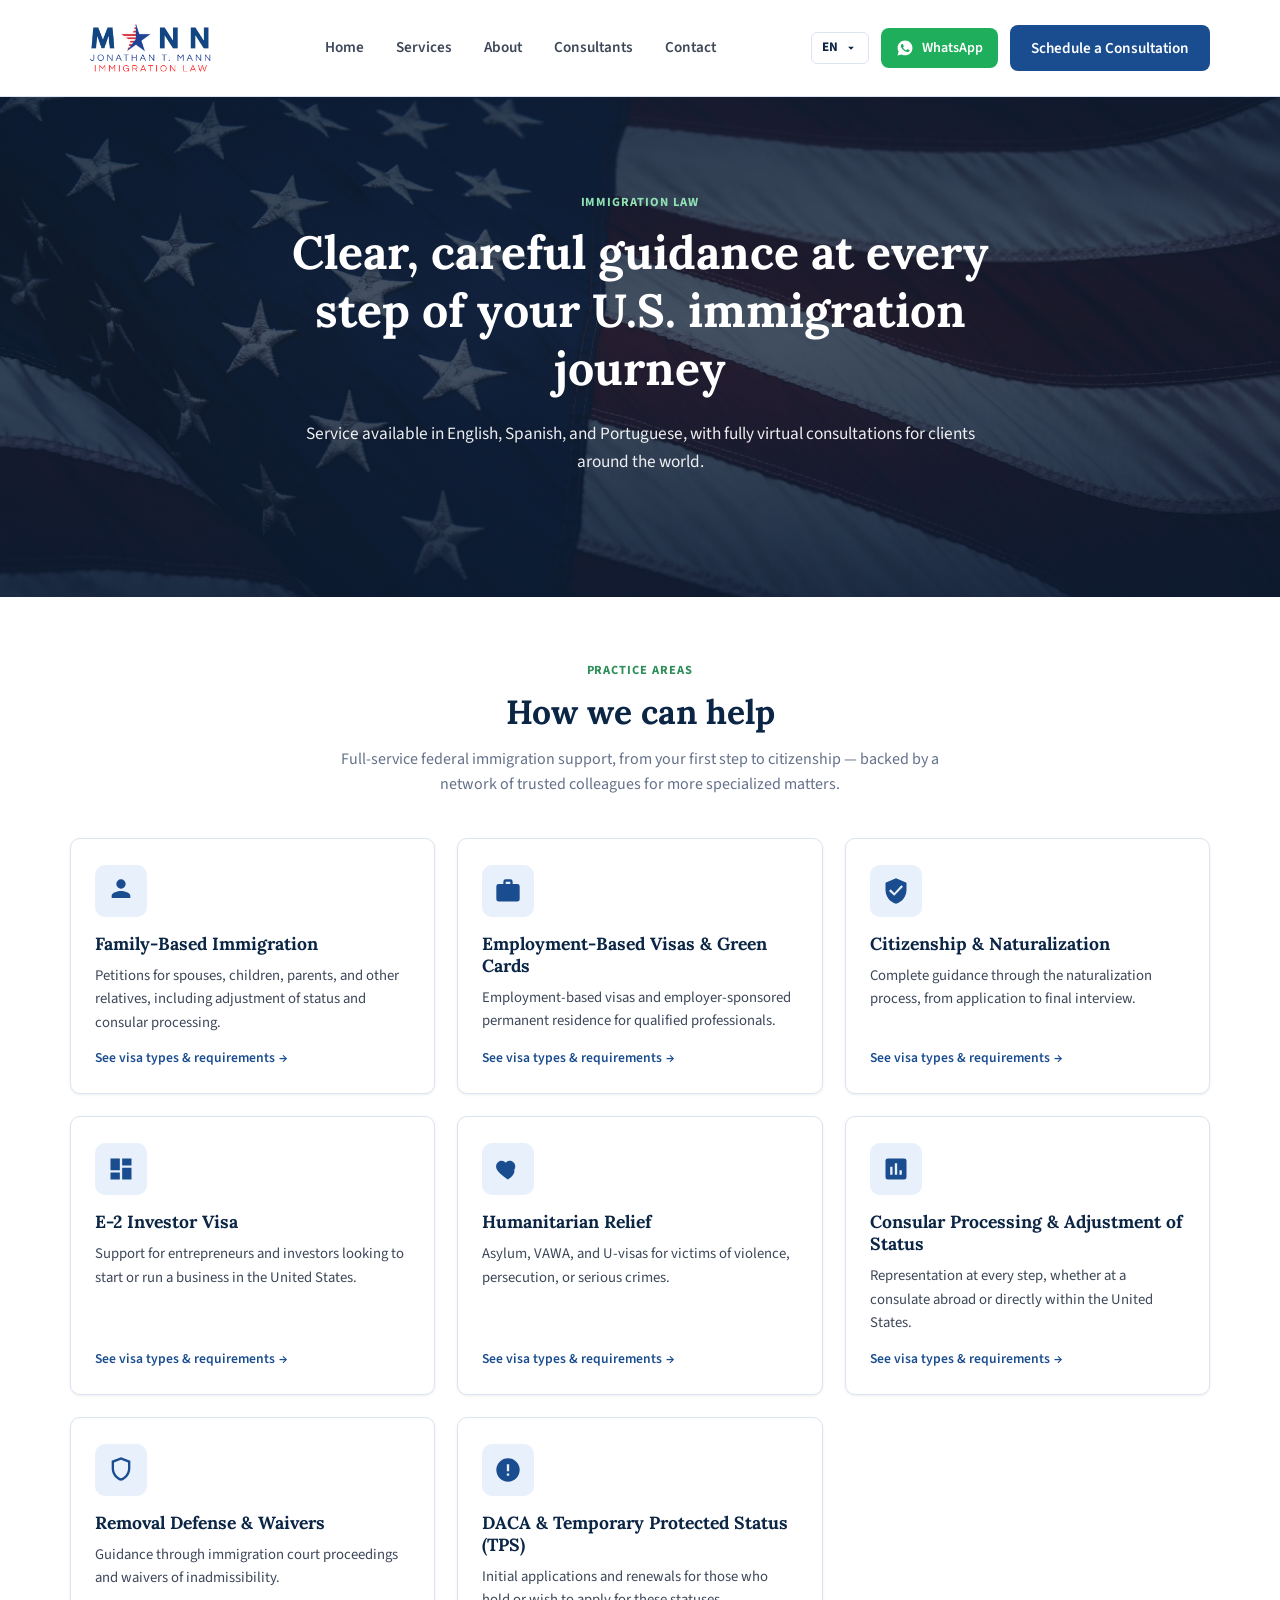
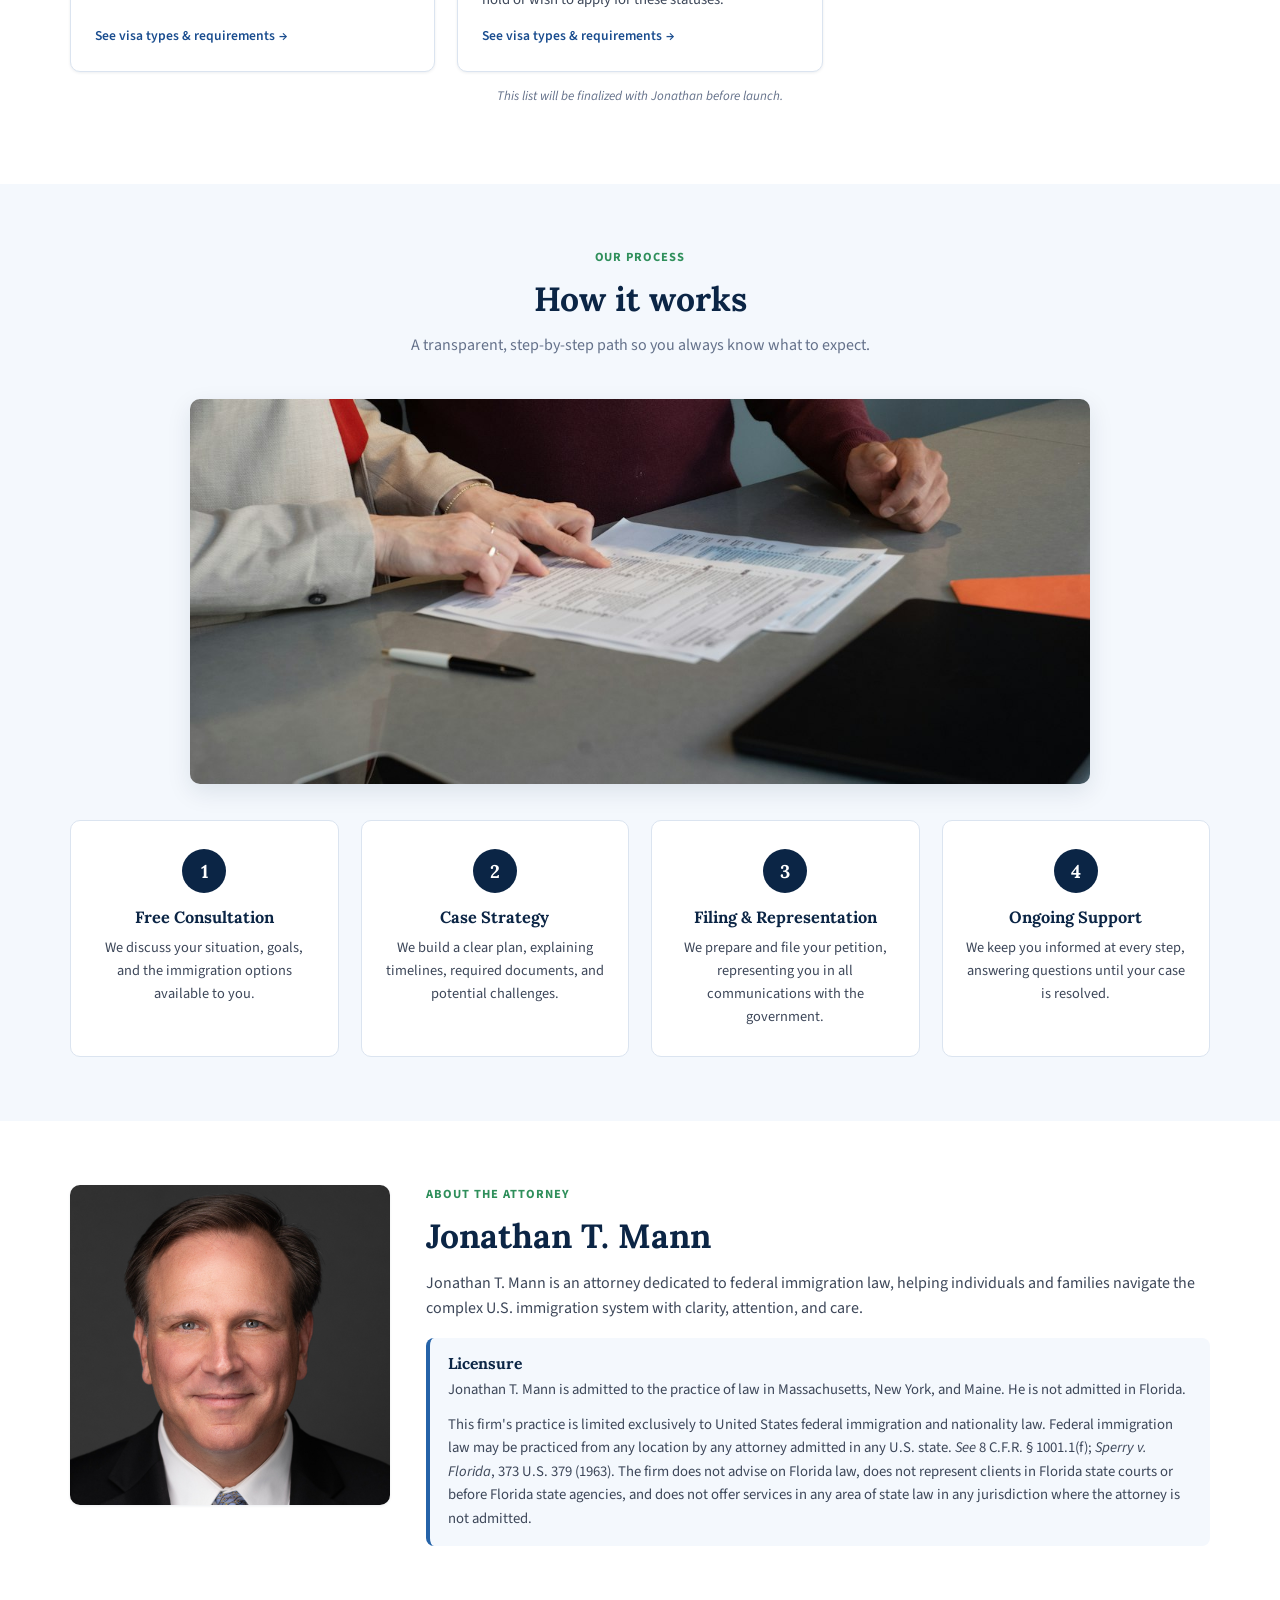
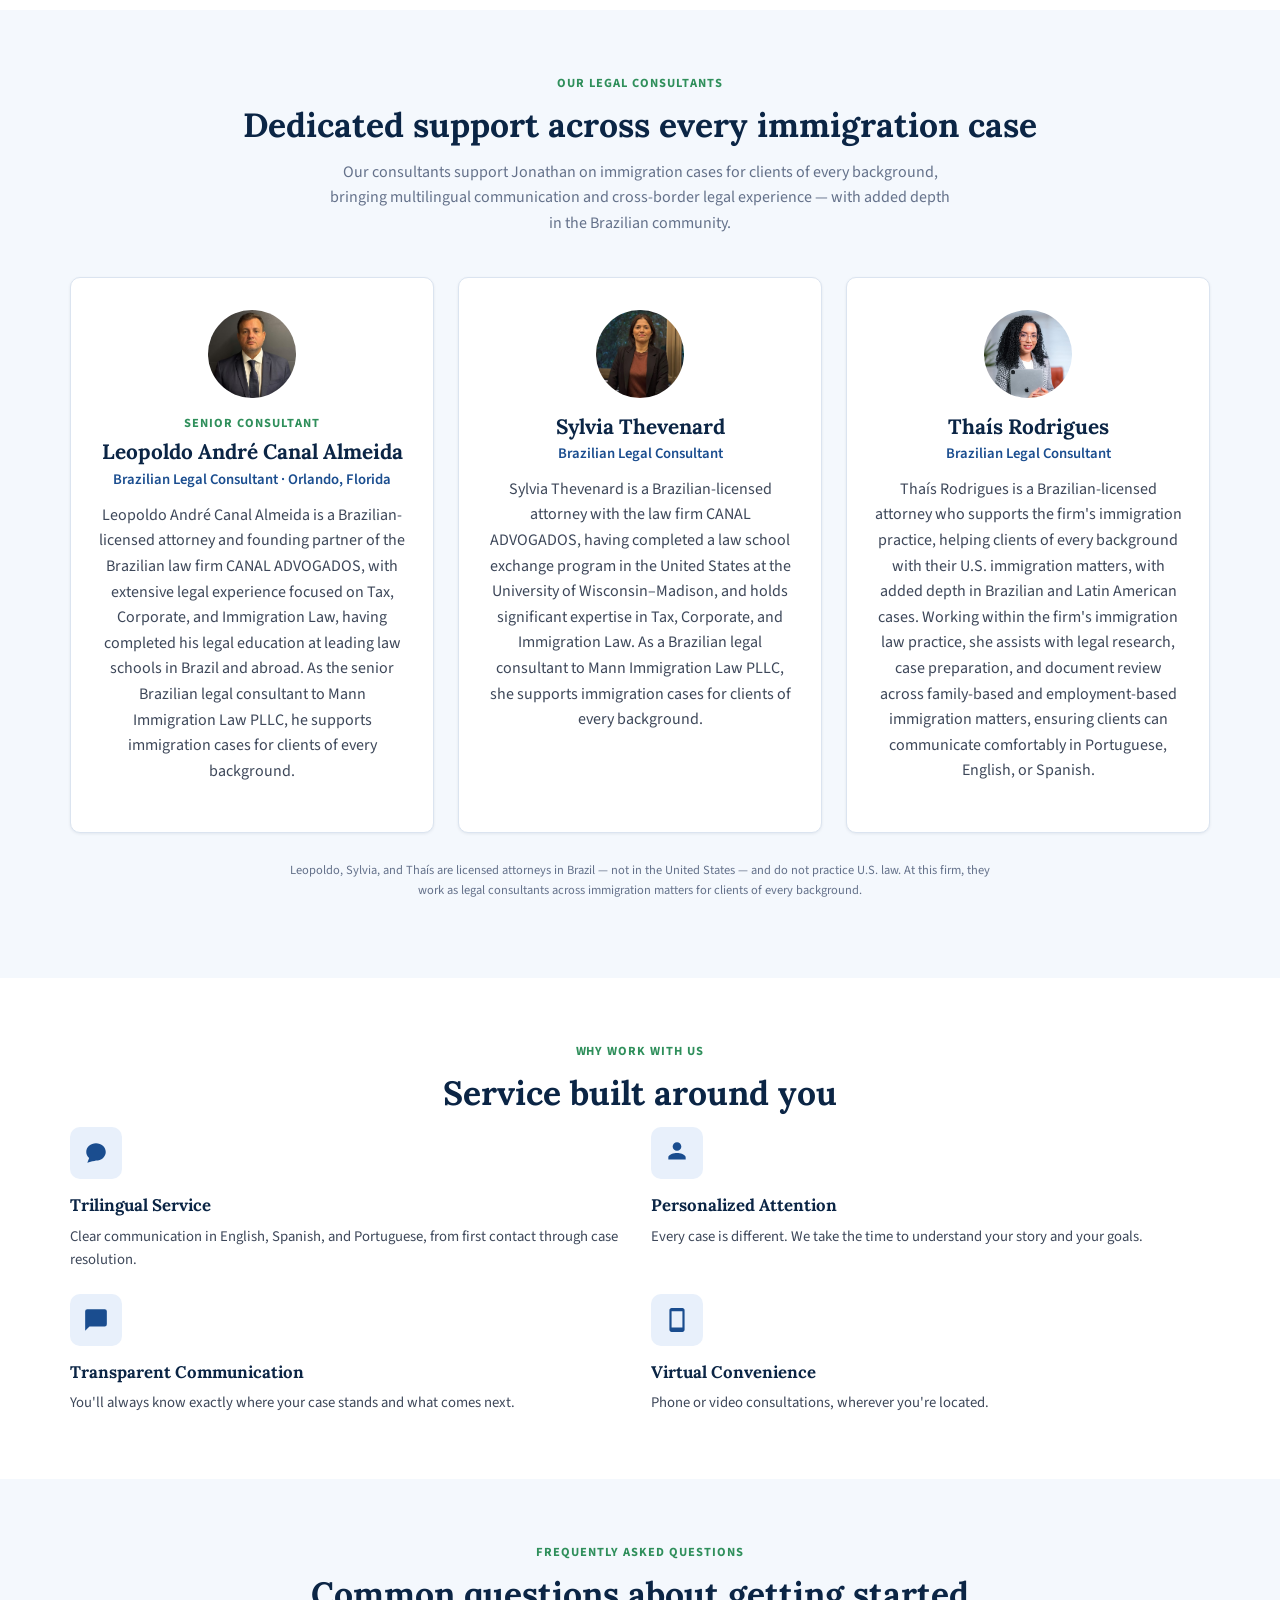
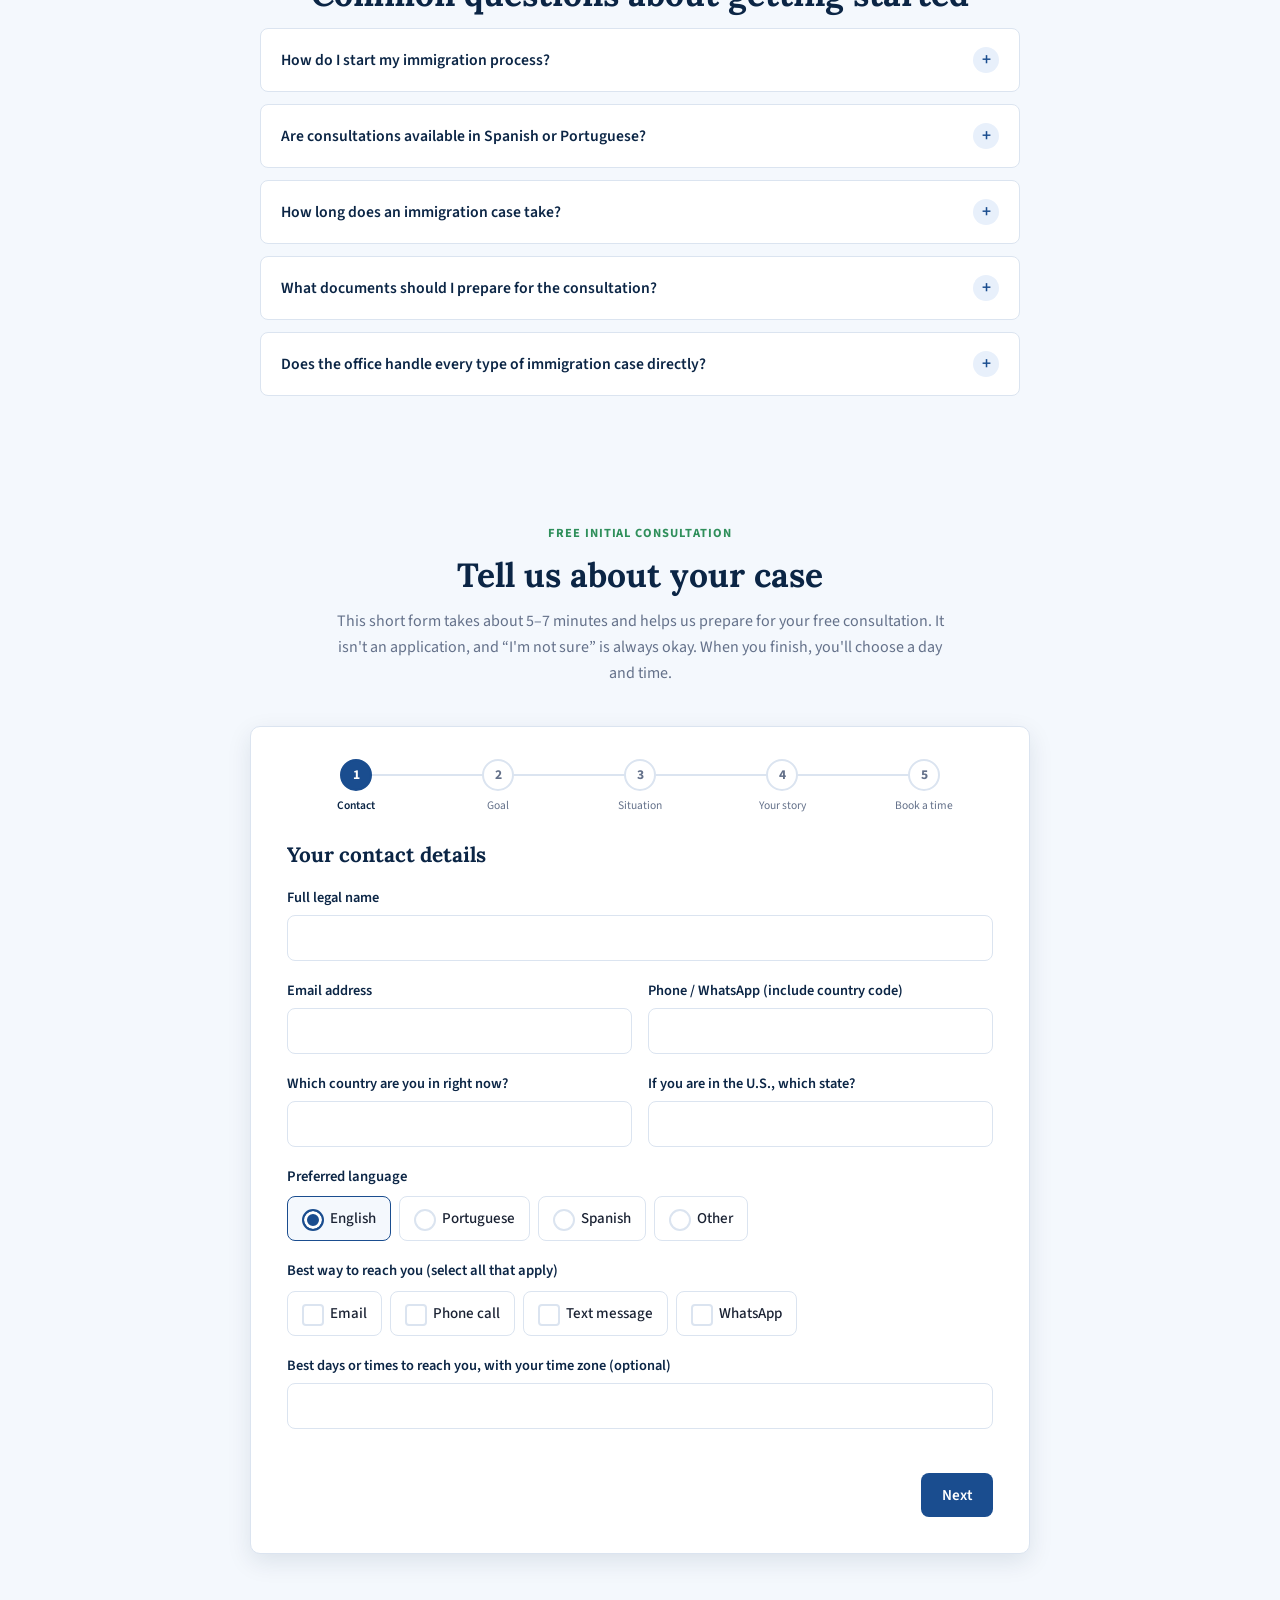
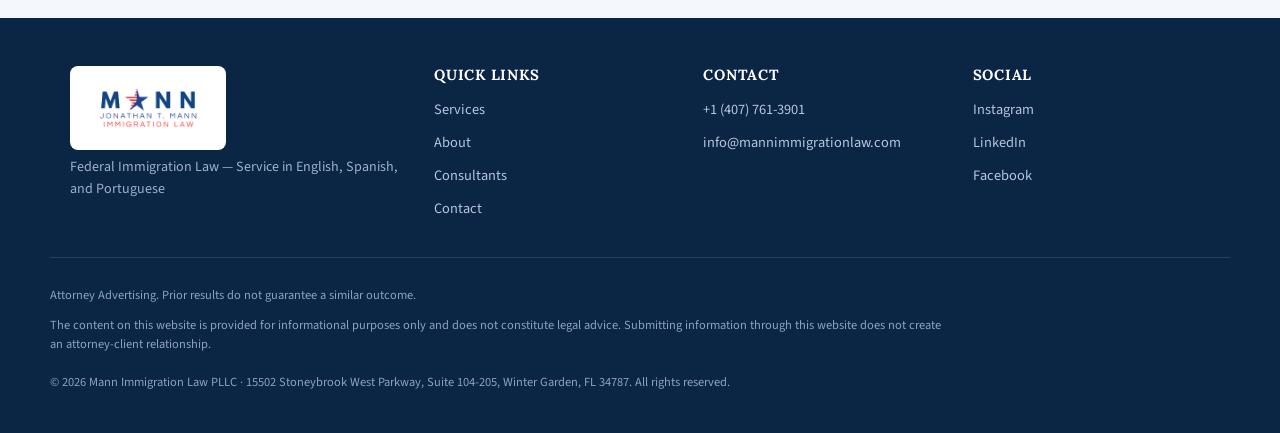
==== index.html @ 214f638f "Declutter footer: logo + tagline only; firm name and address moved into the copyright line Co-Author" ====
<!DOCTYPE html>
<html lang="en">
<head>
  <meta charset="UTF-8" />
  <meta name="viewport" content="width=device-width, initial-scale=1.0" />
  <title data-i18n="meta_title">Mann Immigration Law PLLC</title>
  <meta name="description" data-i18n="meta_description" content="Mann Immigration Law PLLC helps immigrant families around the world with visas, green cards, and U.S. citizenship — virtual consultations in English, Spanish, and Portuguese, with a focus on the Brazilian community." />

  <!-- Favicon -->
  <link rel="icon" type="image/png" sizes="32x32" href="assets/img/favicon-32.png" />
  <link rel="icon" type="image/png" sizes="16x16" href="assets/img/favicon-16.png" />
  <link rel="apple-touch-icon" sizes="180x180" href="assets/img/apple-touch-icon.png" />

  <!-- Social share preview -->
  <meta property="og:type" content="website" />
  <meta property="og:site_name" content="Mann Immigration Law" />
  <!-- og:title/description intentionally static (English) — social crawlers don't run JS,
       so this stays fixed regardless of the visitor's in-page language selection. -->
  <meta property="og:title" content="Mann Immigration Law PLLC" />
  <meta property="og:description" content="Mann Immigration Law PLLC helps immigrant families around the world with visas, green cards, and U.S. citizenship — virtual consultations in English, Spanish, and Portuguese, with a focus on the Brazilian community." />
  <meta property="og:image" content="https://mannimmigrationlaw.com/assets/img/og-image.png" />
  <meta property="og:image:width" content="1200" />
  <meta property="og:image:height" content="630" />
  <meta property="og:url" content="https://mannimmigrationlaw.com" />
  <meta name="twitter:card" content="summary_large_image" />
  <meta name="twitter:title" content="Mann Immigration Law PLLC" />
  <meta name="twitter:description" content="Mann Immigration Law PLLC helps immigrant families around the world with visas, green cards, and U.S. citizenship — virtual consultations in English, Spanish, and Portuguese, with a focus on the Brazilian community." />
  <meta name="twitter:image" content="https://mannimmigrationlaw.com/assets/img/og-image.png" />

  <link rel="preconnect" href="https://fonts.googleapis.com">
  <link rel="preconnect" href="https://fonts.gstatic.com" crossorigin>
  <link href="https://fonts.googleapis.com/css2?family=Lora:wght@500;600;700&family=Source+Sans+3:wght@400;500;600;700&display=swap" rel="stylesheet">
  <link rel="stylesheet" href="css/style.css" />
</head>
<body>

  <!-- Skip link for accessibility -->
  <a href="#main" class="skip-link">Skip to main content</a>

  <!-- ===== Header ===== -->
  <header class="site-header" id="site-header">
    <div class="container header-inner">
      <a href="#home" class="wordmark">
        <img src="assets/img/logo-jt-mann.png" alt="Jonathan T. Mann Immigration Law" class="logo-img" />
      </a>

      <nav class="main-nav" id="main-nav" aria-label="Main navigation">
        <ul>
          <li><a href="#home" data-i18n="nav_home">Home</a></li>
          <li><a href="#services" data-i18n="nav_services">Services</a></li>
          <li><a href="#about" data-i18n="nav_about">About</a></li>
          <li><a href="#partners" data-i18n="nav_partners">Consultants</a></li>
          <li><a href="#contact" data-i18n="nav_contact">Contact</a></li>
        </ul>
        <div class="mobile-nav-actions">
          <a href="#" id="whatsapp-btn-mobile" class="btn btn-whatsapp" target="_blank" rel="noopener">
            <svg viewBox="0 0 24 24" width="18" height="18" aria-hidden="true" focusable="false"><path fill="currentColor" d="M12.04 2C6.58 2 2.13 6.45 2.13 11.91c0 1.75.46 3.45 1.32 4.95L2.05 22l5.25-1.38a9.9 9.9 0 0 0 4.74 1.21h.01c5.46 0 9.91-4.45 9.91-9.91C21.96 6.45 17.5 2 12.04 2zm5.8 14.03c-.24.68-1.4 1.3-1.93 1.38-.49.08-1.11.11-1.79-.11-.41-.13-.94-.3-1.62-.6-2.85-1.23-4.7-4.1-4.84-4.29-.14-.19-1.15-1.53-1.15-2.92 0-1.39.73-2.07.99-2.35.26-.28.57-.35.76-.35.19 0 .38 0 .55.01.18.01.41-.07.64.49.24.58.81 2 .88 2.15.07.15.12.32.02.51-.1.19-.15.31-.29.48-.15.17-.31.38-.44.51-.15.15-.3.31-.13.6.17.29.76 1.25 1.63 2.02 1.12 1 2.06 1.31 2.35 1.46.29.15.46.13.63-.08.17-.21.72-.84.92-1.13.19-.28.38-.24.64-.14.26.1 1.66.78 1.94.92.29.15.48.22.55.34.07.13.07.72-.17 1.4z"/></svg>
            <span data-i18n="nav_whatsapp">WhatsApp</span>
          </a>
          <a href="#consultation" class="btn btn-primary btn-block" data-i18n="nav_cta">Schedule a Consultation</a>
        </div>
      </nav>

      <div class="header-actions">
        <div class="lang-dropdown" id="lang-dropdown">
          <button type="button" class="lang-dropdown-toggle" id="lang-dropdown-toggle" aria-haspopup="listbox" aria-expanded="false">
            <span id="lang-dropdown-current">EN</span>
            <svg viewBox="0 0 24 24" width="14" height="14" aria-hidden="true" focusable="false"><path fill="currentColor" d="M7 10l5 5 5-5z"/></svg>
          </button>
          <ul class="lang-dropdown-list" id="lang-dropdown-list" role="listbox" aria-label="Language / Idioma / Língua" hidden>
            <li role="option"><button type="button" class="lang-option" data-lang="en">English</button></li>
            <li role="option"><button type="button" class="lang-option" data-lang="pt">Português</button></li>
            <li role="option"><button type="button" class="lang-option" data-lang="es">Español</button></li>
          </ul>
        </div>
        <a href="#" id="whatsapp-btn-header" class="btn btn-whatsapp" target="_blank" rel="noopener">
          <svg viewBox="0 0 24 24" width="18" height="18" aria-hidden="true" focusable="false"><path fill="currentColor" d="M12.04 2C6.58 2 2.13 6.45 2.13 11.91c0 1.75.46 3.45 1.32 4.95L2.05 22l5.25-1.38a9.9 9.9 0 0 0 4.74 1.21h.01c5.46 0 9.91-4.45 9.91-9.91C21.96 6.45 17.5 2 12.04 2zm5.8 14.03c-.24.68-1.4 1.3-1.93 1.38-.49.08-1.11.11-1.79-.11-.41-.13-.94-.3-1.62-.6-2.85-1.23-4.7-4.1-4.84-4.29-.14-.19-1.15-1.53-1.15-2.92 0-1.39.73-2.07.99-2.35.26-.28.57-.35.76-.35.19 0 .38 0 .55.01.18.01.41-.07.64.49.24.58.81 2 .88 2.15.07.15.12.32.02.51-.1.19-.15.31-.29.48-.15.17-.31.38-.44.51-.15.15-.3.31-.13.6.17.29.76 1.25 1.63 2.02 1.12 1 2.06 1.31 2.35 1.46.29.15.46.13.63-.08.17-.21.72-.84.92-1.13.19-.28.38-.24.64-.14.26.1 1.66.78 1.94.92.29.15.48.22.55.34.07.13.07.72-.17 1.4z"/></svg>
          <span data-i18n="nav_whatsapp">WhatsApp</span>
        </a>
        <a href="#consultation" class="btn btn-primary" data-i18n="nav_cta">Schedule a Consultation</a>
      </div>

      <div class="header-mobile-controls">
        <div class="lang-dropdown lang-dropdown-mobile" id="lang-dropdown-mobile-wrap">
          <button type="button" class="lang-dropdown-toggle" id="lang-dropdown-toggle-mobile" aria-haspopup="listbox" aria-expanded="false">
            <span id="lang-dropdown-current-mobile">EN</span>
            <svg viewBox="0 0 24 24" width="14" height="14" aria-hidden="true" focusable="false"><path fill="currentColor" d="M7 10l5 5 5-5z"/></svg>
          </button>
          <ul class="lang-dropdown-list" id="lang-dropdown-list-mobile" role="listbox" aria-label="Language / Idioma / Língua" hidden>
            <li role="option"><button type="button" class="lang-option" data-lang="en">English</button></li>
            <li role="option"><button type="button" class="lang-option" data-lang="pt">Português</button></li>
            <li role="option"><button type="button" class="lang-option" data-lang="es">Español</button></li>
          </ul>
        </div>
        <button class="mobile-toggle" id="mobile-toggle" aria-label="Open menu" aria-expanded="false" aria-controls="main-nav">
          <span></span><span></span><span></span>
        </button>
      </div>
    </div>
  </header>

  <main id="main">

    <!-- ===== Hero ===== -->
    <section class="hero" id="home">
      <div class="hero-bg" style="background-image: url('assets/img/hero-flag-bg.jpg');"></div>
      <div class="hero-overlay"></div>
      <div class="container hero-inner">
        <div class="hero-content">
          <p class="eyebrow" data-i18n="hero_eyebrow">Immigration Law</p>
          <h1 data-i18n="hero_headline">Clear, careful guidance at every step of your U.S. immigration journey</h1>
          <p class="hero-subhead" data-i18n="hero_subheadline">Service available in English, Spanish, and Portuguese, with fully virtual consultations for clients around the world.</p>
        </div>
      </div>
    </section>

    <!-- ===== Practice Areas ===== -->
    <section class="section" id="services">
      <div class="container">
        <p class="eyebrow center" data-i18n="services_eyebrow">Practice Areas</p>
        <h2 class="section-title center" data-i18n="services_title">How we can help</h2>
        <p class="section-subtitle center" data-i18n="services_subtitle">Full-service federal immigration support, from your first step to citizenship — backed by a network of trusted colleagues for more specialized matters.</p>

        <div class="grid services-grid">
          <article class="card service-card">
            <div class="card-icon">
              <svg viewBox="0 0 24 24" width="28" height="28"><path fill="currentColor" d="M12 12c2.7 0 8 1.34 8 4v2H4v-2c0-2.66 5.3-4 8-4zm0-2a4 4 0 1 1 0-8 4 4 0 0 1 0 8z"/></svg>
            </div>
            <h3 data-i18n="service_1_title">Family-Based Immigration</h3>
            <p data-i18n="service_1_desc">Petitions for spouses, children, parents, and other relatives, including adjustment of status and consular processing.</p>
            <button type="button" class="card-link" data-visa="1" data-i18n="services_more_link">See visa types &amp; requirements</button>
          </article>
          <article class="card service-card">
            <div class="card-icon">
              <svg viewBox="0 0 24 24" width="28" height="28"><path fill="currentColor" d="M20 6h-4V4a2 2 0 0 0-2-2h-4a2 2 0 0 0-2 2v2H4a2 2 0 0 0-2 2v11a2 2 0 0 0 2 2h16a2 2 0 0 0 2-2V8a2 2 0 0 0-2-2zM10 4h4v2h-4V4z"/></svg>
            </div>
            <h3 data-i18n="service_2_title">Employment-Based Visas & Green Cards</h3>
            <p data-i18n="service_2_desc">Employment-based visas and employer-sponsored permanent residence for qualified professionals.</p>
            <button type="button" class="card-link" data-visa="2" data-i18n="services_more_link">See visa types &amp; requirements</button>
          </article>
          <article class="card service-card">
            <div class="card-icon">
              <svg viewBox="0 0 24 24" width="28" height="28"><path fill="currentColor" d="M12 1L3 5v6c0 5.55 3.84 10.74 9 12 5.16-1.26 9-6.45 9-12V5l-9-4zm-1.5 15L6 12l1.41-1.41 3.09 3.08L16.59 7l1.41 1.41L10.5 16z"/></svg>
            </div>
            <h3 data-i18n="service_3_title">Citizenship & Naturalization</h3>
            <p data-i18n="service_3_desc">Complete guidance through the naturalization process, from application to final interview.</p>
            <button type="button" class="card-link" data-visa="3" data-i18n="services_more_link">See visa types &amp; requirements</button>
          </article>
          <article class="card service-card">
            <div class="card-icon">
              <svg viewBox="0 0 24 24" width="28" height="28"><path fill="currentColor" d="M3 13h8V3H3v10zm0 8h8v-6H3v6zm10 0h8V11h-8v10zm0-18v6h8V3h-8z"/></svg>
            </div>
            <h3 data-i18n="service_4_title">E-2 Investor Visa</h3>
            <p data-i18n="service_4_desc">Support for entrepreneurs and investors looking to start or run a business in the United States.</p>
            <button type="button" class="card-link" data-visa="4" data-i18n="services_more_link">See visa types &amp; requirements</button>
          </article>
          <article class="card service-card">
            <div class="card-icon">
              <svg viewBox="0 0 24 24" width="28" height="28"><path fill="currentColor" d="M12 21s-6.7-4.35-9.3-8.2C.8 9.86 1.92 6.4 5 5.2c1.9-.74 3.9-.1 5 1.4 1.1-1.5 3.1-2.14 5-1.4 3.08 1.2 4.2 4.66 2.3 7.6C18.7 16.65 12 21 12 21z"/></svg>
            </div>
            <h3 data-i18n="service_5_title">Humanitarian Relief</h3>
            <p data-i18n="service_5_desc">Asylum, VAWA, and U-visas for victims of violence, persecution, or serious crimes.</p>
            <button type="button" class="card-link" data-visa="5" data-i18n="services_more_link">See visa types &amp; requirements</button>
          </article>
          <article class="card service-card">
            <div class="card-icon">
              <svg viewBox="0 0 24 24" width="28" height="28"><path fill="currentColor" d="M19 3H5a2 2 0 0 0-2 2v14a2 2 0 0 0 2 2h14a2 2 0 0 0 2-2V5a2 2 0 0 0-2-2zM9 17H7v-7h2v7zm4 0h-2V7h2v10zm4 0h-2v-4h2v4z"/></svg>
            </div>
            <h3 data-i18n="service_6_title">Consular Processing & Adjustment of Status</h3>
            <p data-i18n="service_6_desc">Representation at every step, whether at a consulate abroad or directly within the United States.</p>
            <button type="button" class="card-link" data-visa="6" data-i18n="services_more_link">See visa types &amp; requirements</button>
          </article>
          <article class="card service-card">
            <div class="card-icon">
              <svg viewBox="0 0 24 24" width="28" height="28"><path fill="currentColor" d="M12 1l8 3v6.5c0 5.05-3.4 9.6-8 10.8-4.6-1.2-8-5.75-8-10.8V4l8-3zm0 2.2L6 5.5v5c0 3.9 2.5 7.4 6 8.6 3.5-1.2 6-4.7 6-8.6v-5l-6-2.3z"/></svg>
            </div>
            <h3 data-i18n="service_7_title">Removal Defense & Waivers</h3>
            <p data-i18n="service_7_desc">Guidance through immigration court proceedings and waivers of inadmissibility.</p>
            <button type="button" class="card-link" data-visa="7" data-i18n="services_more_link">See visa types &amp; requirements</button>
          </article>
          <article class="card service-card">
            <div class="card-icon">
              <svg viewBox="0 0 24 24" width="28" height="28"><path fill="currentColor" d="M12 2a10 10 0 1 0 10 10A10 10 0 0 0 12 2zm1 15h-2v-2h2zm0-4h-2V7h2z"/></svg>
            </div>
            <h3 data-i18n="service_8_title">DACA & Temporary Protected Status (TPS)</h3>
            <p data-i18n="service_8_desc">Initial applications and renewals for those who hold or wish to apply for these statuses.</p>
            <button type="button" class="card-link" data-visa="8" data-i18n="services_more_link">See visa types &amp; requirements</button>
          </article>
        </div>
        <p class="placeholder-note center" data-i18n="services_note">This list will be finalized with Jonathan before launch.</p>

        <!-- Hidden translated content, pulled into the modal on demand -->
        <div class="visa-content-store" hidden>
          <div data-visa-id="1" data-i18n="visa_content_1"><p>Common family-based pathways we help clients pursue:</p><ul><li><strong>IR-1/CR-1 (Spouse of a U.S. Citizen):</strong> for spouses of U.S. citizens; CR-1 applies to marriages under two years and converts to IR-1 status after the second anniversary.</li><li><strong>IR-2:</strong> unmarried child under 21 of a U.S. citizen.</li><li><strong>IR-5:</strong> parent of a U.S. citizen (petitioner must be 21+).</li><li><strong>F1:</strong> unmarried adult children of U.S. citizens.</li><li><strong>F2A:</strong> spouses and minor children of green card holders.</li><li><strong>F2B:</strong> unmarried adult children of green card holders.</li><li><strong>F3:</strong> married children of U.S. citizens.</li><li><strong>F4:</strong> siblings of U.S. citizens (petitioner must be 21+).</li><li><strong>K-1 (Fiancé[e] Visa):</strong> for engaged partners of U.S. citizens planning to marry within 90 days of entry.</li></ul><p><strong>General requirements:</strong> proof of the qualifying relationship, a financial sponsor who meets income guidelines (Affidavit of Support), and passing standard admissibility screening.</p><p class="fine-print">Family preference categories (F1–F4) are subject to annual numerical limits, which often means a multi-year wait depending on the applicant's country of origin.</p></div>
          <div data-visa-id="2" data-i18n="visa_content_2"><p>Common employment-based pathways:</p><p><strong>Temporary work visas:</strong></p><ul><li><strong>H-1B (Specialty Occupation):</strong> requires a bachelor's degree or equivalent in a specific field and a sponsoring employer; subject to an annual lottery.</li><li><strong>L-1A/L-1B (Intracompany Transferee):</strong> for managers, executives, or specialized-knowledge employees transferring from an overseas affiliate.</li><li><strong>O-1 (Extraordinary Ability):</strong> for individuals with sustained national or international acclaim in their field.</li><li><strong>TN (USMCA Professionals):</strong> for eligible Canadian and Mexican professionals in designated occupations.</li></ul><p><strong>Employment-based green cards:</strong></p><ul><li><strong>EB-1:</strong> extraordinary ability, outstanding researchers/professors, or multinational executives/managers (often no labor certification required).</li><li><strong>EB-2:</strong> advanced degree professionals or those with exceptional ability; may qualify for a National Interest Waiver without a job offer.</li><li><strong>EB-3:</strong> skilled workers, professionals, and other workers; typically requires a PERM labor certification.</li><li><strong>EB-4:</strong> certain special immigrants (e.g., religious workers).</li><li><strong>EB-5:</strong> investors who make a qualifying investment in a U.S. business that creates jobs.</li></ul><p class="fine-print">Most categories require either a sponsoring U.S. employer and, often, a certified labor market test (PERM), or evidence of extraordinary/exceptional qualifications.</p></div>
          <div data-visa-id="3" data-i18n="visa_content_3"><p>General naturalization eligibility (Form N-400):</p><ul><li>Lawful permanent resident status for at least 5 years (or 3 years if married to and living with a U.S. citizen).</li><li>Continuous residence and physical presence in the U.S. for the required periods.</li><li>Good moral character during the statutory period.</li><li>Basic English proficiency and knowledge of U.S. civics (some applicants qualify for age- or disability-based exemptions).</li><li>Attachment to the principles of the U.S. Constitution.</li></ul><p class="fine-print">Eligibility rules have exceptions for military service members and certain other applicants.</p></div>
          <div data-visa-id="4" data-i18n="visa_content_4"><p>Basic E-2 requirements:</p><ul><li>The investor must be a national of a country that has a qualifying treaty of commerce with the United States.</li><li>A substantial, at-risk investment in a real and operating U.S. business.</li><li>The investor must develop and direct the enterprise, typically through at least 50% ownership or operational control.</li><li>The business must be more than marginal — it must generate more than enough income to support the investor and family, or have significant economic impact.</li></ul><p class="fine-print">The E-2 is a renewable nonimmigrant visa; it does not by itself lead to a green card.</p></div>
          <div data-visa-id="5" data-i18n="visa_content_5"><p>Common forms of humanitarian relief:</p><ul><li><strong>Asylum:</strong> for individuals in the U.S. who fear persecution in their home country based on race, religion, nationality, political opinion, or membership in a particular social group; generally must be filed within one year of arrival, with some exceptions.</li><li><strong>VAWA Self-Petition:</strong> allows an abused spouse, child, or parent of a U.S. citizen or green card holder to self-petition for immigration status without the abuser's knowledge or participation.</li><li><strong>U Visa:</strong> for victims of certain qualifying crimes who have suffered substantial harm and are helpful to law enforcement in the investigation or prosecution.</li></ul><p class="fine-print">These are highly fact-specific cases; timing and evidence requirements vary significantly by category.</p></div>
          <div data-visa-id="6" data-i18n="visa_content_6"><p>Two paths to a green card once a petition is approved:</p><ul><li><strong>Consular Processing:</strong> used when the applicant is outside the United States; the immigrant visa is issued at a U.S. embassy or consulate abroad.</li><li><strong>Adjustment of Status (Form I-485):</strong> used when the applicant is already in the United States in a qualifying status; results in a green card without having to leave the country, and typically includes a biometrics appointment and interview.</li></ul><p class="fine-print">Which path applies depends on where the applicant is located and their current immigration status.</p></div>
          <div data-visa-id="7" data-i18n="visa_content_7"><p>Common matters we assist with:</p><ul><li><strong>Removal Defense:</strong> representation in immigration court (EOIR) proceedings, including applications for relief such as cancellation of removal, asylum, or withholding of removal.</li><li><strong>I-601 Waiver:</strong> waives certain grounds of inadmissibility (e.g., specific misrepresentation or criminal grounds).</li><li><strong>I-601A Provisional Waiver:</strong> allows certain applicants to request a waiver of unlawful presence before leaving the U.S. for consular processing.</li><li><strong>I-212:</strong> permission to reapply for admission after a prior removal or deportation.</li></ul><p class="fine-print">Waiver eligibility usually requires showing extreme hardship to a qualifying U.S. citizen or green card holder relative.</p></div>
          <div data-visa-id="8" data-i18n="visa_content_8"><p>Overview of these statuses:</p><ul><li><strong>DACA (Deferred Action for Childhood Arrivals):</strong> for individuals who came to the U.S. as children and meet continuous residence, age, and education/military-service requirements; provides deferred action from removal and work authorization, renewable every two years (does not itself lead to a green card).</li><li><strong>TPS (Temporary Protected Status):</strong> available to eligible nationals of countries designated by the U.S. government due to armed conflict, natural disaster, or other extraordinary conditions; provides temporary protection from removal and work authorization during the designation period.</li></ul><p class="fine-print">Both DACA and TPS require timely registration/renewal and are subject to change based on government policy.</p></div>
        </div>
      </div>
    </section>

    <!-- ===== Visa Details Modal ===== -->
    <div class="modal-overlay" id="visa-modal-overlay" hidden>
      <div class="modal" role="dialog" aria-modal="true" aria-labelledby="visa-modal-title">
        <button type="button" class="modal-close" id="visa-modal-close" aria-label="Close">&times;</button>
        <h3 id="visa-modal-title"></h3>
        <div class="modal-body" id="visa-modal-body"></div>
        <p class="modal-disclaimer" data-i18n="visa_modal_disclaimer">This is general information only and not legal advice. Your eligibility depends on your specific circumstances — schedule a consultation to discuss your case.</p>
      </div>
    </div>

    <!-- ===== How It Works ===== -->
    <section class="section section-alt" id="process">
      <div class="container">
        <p class="eyebrow center" data-i18n="how_eyebrow">Our Process</p>
        <h2 class="section-title center" data-i18n="how_title">How it works</h2>
        <p class="section-subtitle center" data-i18n="how_subtitle">A transparent, step-by-step path so you always know what to expect.</p>

        <div class="process-banner">
          <img src="assets/img/process-documents.jpg" alt="" />
        </div>

        <div class="steps">
          <div class="step">
            <div class="step-number">1</div>
            <h3 data-i18n="how_1_title">Free Consultation</h3>
            <p data-i18n="how_1_desc">We discuss your situation, goals, and the immigration options available to you.</p>
          </div>
          <div class="step">
            <div class="step-number">2</div>
            <h3 data-i18n="how_2_title">Case Strategy</h3>
            <p data-i18n="how_2_desc">We build a clear plan, explaining timelines, required documents, and potential challenges.</p>
          </div>
          <div class="step">
            <div class="step-number">3</div>
            <h3 data-i18n="how_3_title">Filing & Representation</h3>
            <p data-i18n="how_3_desc">We prepare and file your petition, representing you in all communications with the government.</p>
          </div>
          <div class="step">
            <div class="step-number">4</div>
            <h3 data-i18n="how_4_title">Ongoing Support</h3>
            <p data-i18n="how_4_desc">We keep you informed at every step, answering questions until your case is resolved.</p>
          </div>
        </div>
      </div>
    </section>

    <!-- ===== About the Attorney ===== -->
    <section class="section" id="about">
      <div class="container about-grid">
        <div class="about-media">
          <img src="assets/img/jonathan-t-mann.jpg" alt="Jonathan T. Mann" class="portrait-photo" />
        </div>
        <div class="about-content">
          <p class="eyebrow" data-i18n="about_eyebrow">About the Attorney</p>
          <h2 class="section-title" data-i18n="about_title">Jonathan T. Mann</h2>
          <p data-i18n="about_p1">Jonathan T. Mann is an attorney dedicated to federal immigration law, helping individuals and families navigate the complex U.S. immigration system with clarity, attention, and care.</p>

          <div class="info-box">
            <h3 data-i18n="about_license_title">Licensure</h3>
            <p data-i18n="about_license_text">Jonathan T. Mann is admitted to the practice of law in Massachusetts, New York, and Maine. He is not admitted in Florida.</p>
            <p data-i18n="about_license_scope">This firm's practice is limited exclusively to United States federal immigration and nationality law. Federal immigration law may be practiced from any location by any attorney admitted in any U.S. state. <em>See</em> 8 C.F.R. &sect; 1001.1(f); <em>Sperry v. Florida</em>, 373 U.S. 379 (1963). The firm does not advise on Florida law, does not represent clients in Florida state courts or before Florida state agencies, and does not offer services in any area of state law in any jurisdiction where the attorney is not admitted.</p>
          </div>
        </div>
      </div>
    </section>

    <!-- ===== Brazilian Legal Consultants ===== -->
    <section class="section section-alt" id="partners">
      <div class="container">
        <p class="eyebrow center" data-i18n="partners_eyebrow">Our Legal Consultants</p>
        <h2 class="section-title center" data-i18n="partners_title">Dedicated support across every immigration case</h2>
        <p class="section-subtitle center" data-i18n="partners_intro">Our consultants support Jonathan on immigration cases for clients of every background, bringing multilingual communication and cross-border legal experience — with added depth in the Brazilian community.</p>

        <div class="consultants-grid">
          <div class="partner-card partner-card-center">
            <div class="partner-avatar">
              <img src="assets/img/leopoldo-rodrigues.jpg" alt="Leopoldo André Canal Almeida" />
            </div>
            <div class="partner-content">
              <p class="eyebrow" data-i18n="consultant1_badge">Senior Consultant</p>
              <h3 data-i18n="consultant1_name">Leopoldo André Canal Almeida</h3>
              <p class="partner-role"><span data-i18n="consultant1_title">Brazilian Legal Consultant</span> · <span data-i18n="consultant1_location">Orlando, Florida</span></p>
              <p data-i18n="consultant1_bio">Leopoldo André Canal Almeida is a Brazilian-licensed attorney and founding partner of the Brazilian law firm CANAL ADVOGADOS, with extensive legal experience focused on Tax, Corporate, and Immigration Law, having completed his legal education at leading law schools in Brazil and abroad. As the senior Brazilian legal consultant to Mann Immigration Law PLLC, he supports immigration cases for clients of every background.</p>
            </div>
          </div>

          <div class="partner-card partner-card-center">
            <div class="partner-avatar">
              <img src="assets/img/sylvia-thevenard.jpg" alt="Sylvia Thevenard" />
            </div>
            <div class="partner-content">
              <h3 data-i18n="consultant2_name">Sylvia Thevenard</h3>
              <p class="partner-role"><span data-i18n="consultant2_title">Brazilian Legal Consultant</span></p>
              <p data-i18n="consultant2_bio">Sylvia Thevenard is a Brazilian-licensed attorney with the law firm CANAL ADVOGADOS, having completed a law school exchange program in the United States at the University of Wisconsin–Madison, and holds significant expertise in Tax, Corporate, and Immigration Law. As a Brazilian legal consultant to Mann Immigration Law PLLC, she supports immigration cases for clients of every background.</p>
            </div>
          </div>

          <div class="partner-card partner-card-center">
            <div class="partner-avatar">
              <img src="assets/img/thais-rodrigues.jpg" alt="Thaís Rodrigues" />
            </div>
            <div class="partner-content">
              <h3 data-i18n="consultant3_name">Thaís Rodrigues</h3>
              <p class="partner-role"><span data-i18n="consultant3_title">Brazilian Legal Consultant</span></p>
              <p data-i18n="consultant3_bio">Thaís Rodrigues is a Brazilian-licensed attorney who supports the firm's immigration practice, helping clients of every background with their U.S. immigration matters, with added depth in Brazilian and Latin American cases. Working within the firm's immigration law practice, she assists with legal research, case preparation, and document review across family-based and employment-based immigration matters, ensuring clients can communicate comfortably in Portuguese, English, or Spanish.</p>
            </div>
          </div>
        </div>

        <p class="fine-print center" data-i18n="consultant_disclaimer">Leopoldo, Sylvia, and Thaís are licensed attorneys in Brazil — not in the United States — and do not practice U.S. law. At this firm, they work as legal consultants across immigration matters for clients of every background.</p>
      </div>
    </section>

    <!-- ===== Why Work With Us ===== -->
    <section class="section" id="why">
      <div class="container">
        <p class="eyebrow center" data-i18n="why_eyebrow">Why Work With Us</p>
        <h2 class="section-title center" data-i18n="why_title">Service built around you</h2>

        <div class="grid why-grid">
          <div class="why-item">
            <div class="card-icon">
              <svg viewBox="0 0 24 24" width="26" height="26"><path fill="currentColor" d="M12 3c-4.97 0-9 3.58-9 8 0 2.21 1.02 4.2 2.68 5.61L4 21l4.5-1.5A9.9 9.9 0 0 0 12 19c4.97 0 9-3.58 9-8s-4.03-8-9-8z"/></svg>
            </div>
            <h3 data-i18n="why_1_title">Trilingual Service</h3>
            <p data-i18n="why_1_desc">Clear communication in English, Spanish, and Portuguese, from first contact through case resolution.</p>
          </div>
          <div class="why-item">
            <div class="card-icon">
              <svg viewBox="0 0 24 24" width="26" height="26"><path fill="currentColor" d="M12 12c2.7 0 8 1.34 8 4v2H4v-2c0-2.66 5.3-4 8-4zm0-2a4 4 0 1 1 0-8 4 4 0 0 1 0 8z"/></svg>
            </div>
            <h3 data-i18n="why_2_title">Personalized Attention</h3>
            <p data-i18n="why_2_desc">Every case is different. We take the time to understand your story and your goals.</p>
          </div>
          <div class="why-item">
            <div class="card-icon">
              <svg viewBox="0 0 24 24" width="26" height="26"><path fill="currentColor" d="M20 2H4a2 2 0 0 0-2 2v18l4-4h14a2 2 0 0 0 2-2V4a2 2 0 0 0-2-2z"/></svg>
            </div>
            <h3 data-i18n="why_3_title">Transparent Communication</h3>
            <p data-i18n="why_3_desc">You'll always know exactly where your case stands and what comes next.</p>
          </div>
          <div class="why-item">
            <div class="card-icon">
              <svg viewBox="0 0 24 24" width="26" height="26"><path fill="currentColor" d="M17 1H7c-1.1 0-2 .9-2 2v18c0 1.1.9 2 2 2h10c1.1 0 2-.9 2-2V3c0-1.1-.9-2-2-2zm0 18H7V4h10v15z"/></svg>
            </div>
            <h3 data-i18n="why_4_title">Virtual Convenience</h3>
            <p data-i18n="why_4_desc">Phone or video consultations, wherever you're located.</p>
          </div>
        </div>
      </div>
    </section>

    <!-- ===== FAQ ===== -->
    <section class="section section-alt" id="faq">
      <div class="container">
        <p class="eyebrow center" data-i18n="faq_eyebrow">Frequently Asked Questions</p>
        <h2 class="section-title center" data-i18n="faq_title">Common questions about getting started</h2>

        <div class="faq-list">
          <div class="faq-item">
            <button class="faq-question" aria-expanded="false">
              <span data-i18n="faq_1_q">How do I start my immigration process?</span>
              <span class="faq-icon" aria-hidden="true">+</span>
            </button>
            <div class="faq-answer"><p data-i18n="faq_1_a">The first step is scheduling a consultation. During that conversation, we evaluate your situation and explain which immigration options may apply to your case.</p></div>
          </div>
          <div class="faq-item">
            <button class="faq-question" aria-expanded="false">
              <span data-i18n="faq_3_q">Are consultations available in Spanish or Portuguese?</span>
              <span class="faq-icon" aria-hidden="true">+</span>
            </button>
            <div class="faq-answer"><p data-i18n="faq_3_a">Yes. Our team serves clients in English, Spanish, and Portuguese, so you clearly understand every step of the process.</p></div>
          </div>
          <div class="faq-item">
            <button class="faq-question" aria-expanded="false">
              <span data-i18n="faq_5_q">How long does an immigration case take?</span>
              <span class="faq-icon" aria-hidden="true">+</span>
            </button>
            <div class="faq-answer"><p data-i18n="faq_5_a">Timelines vary significantly depending on the type of case, the responsible government agency, and individual circumstances. We discuss realistic timeline expectations during your consultation.</p></div>
          </div>
          <div class="faq-item">
            <button class="faq-question" aria-expanded="false">
              <span data-i18n="faq_6_q">What documents should I prepare for the consultation?</span>
              <span class="faq-icon" aria-hidden="true">+</span>
            </button>
            <div class="faq-answer"><p data-i18n="faq_6_a">This depends on your specific case. After scheduling, we'll send guidance on which documents to bring so our conversation is as productive as possible.</p></div>
          </div>
          <div class="faq-item">
            <button class="faq-question" aria-expanded="false">
              <span data-i18n="faq_7_q">Does the office handle every type of immigration case directly?</span>
              <span class="faq-icon" aria-hidden="true">+</span>
            </button>
            <div class="faq-answer"><p data-i18n="faq_7_a">We regularly handle the areas listed on this site. For certain more specialized case types, we review your situation and, when appropriate, connect you with a trusted attorney best suited to help — so you're never left without direction.</p></div>
          </div>
        </div>
      </div>
    </section>

    <!-- ===== Free consultation: questionnaire, then booking ===== -->
    <section class="section section-alt" id="consultation">
      <div class="container consult">
        <p class="eyebrow center" data-i18n="consult_eyebrow">Free Initial Consultation</p>
        <h2 class="section-title center" data-i18n="consult_title">Tell us about your case</h2>
        <p class="section-subtitle center" data-i18n="consult_subtitle">This short form takes about 5–7 minutes and helps us prepare for your free consultation. It isn't an application, and "I'm not sure" is always okay. When you finish, you'll choose a day and time.</p>

        <div class="consult-card">
          <ol class="consult-progress" id="consult-progress">
            <li class="active"><span class="dot">1</span><span class="lbl" data-i18n="cf_p1">Contact</span></li>
            <li><span class="dot">2</span><span class="lbl" data-i18n="cf_p2">Goal</span></li>
            <li><span class="dot">3</span><span class="lbl" data-i18n="cf_p3">Situation</span></li>
            <li><span class="dot">4</span><span class="lbl" data-i18n="cf_p4">Your story</span></li>
            <li><span class="dot">5</span><span class="lbl" data-i18n="cf_p5">Book a time</span></li>
          </ol>

          <form id="consult-form" action="/api/intake" method="POST" novalidate>

            <!-- Step 1 -->
            <fieldset class="consult-step">
              <h3 data-i18n="cf_s1_title">Your contact details</h3>
              <div class="form-group">
                <label for="cf-name" data-i18n="cf_name">Full legal name</label>
                <input type="text" id="cf-name" name="name" required autocomplete="name" />
              </div>
              <div class="form-row">
                <div class="form-group">
                  <label for="cf-email" data-i18n="cf_email">Email address</label>
                  <input type="email" id="cf-email" name="email" required autocomplete="email" />
                </div>
                <div class="form-group">
                  <label for="cf-phone" data-i18n="cf_phone">Phone / WhatsApp (include country code)</label>
                  <input type="tel" id="cf-phone" name="phone" autocomplete="tel" />
                </div>
              </div>
              <div class="form-row">
                <div class="form-group">
                  <label for="cf-country" data-i18n="cf_country">Which country are you in right now?</label>
                  <input type="text" id="cf-country" name="country" required autocomplete="country-name" />
                </div>
                <div class="form-group">
                  <label for="cf-state" data-i18n="cf_state">If you are in the U.S., which state?</label>
                  <input type="text" id="cf-state" name="us_state" autocomplete="address-level1" />
                </div>
              </div>
              <div class="form-group">
                <span class="q-label" data-i18n="cf_lang">Preferred language</span>
                <div class="choices inline">
                  <label class="choice"><input type="radio" name="language" value="English" /><span data-i18n="cf_lang_en">English</span></label>
                  <label class="choice"><input type="radio" name="language" value="Portuguese" /><span data-i18n="cf_lang_pt">Portuguese</span></label>
                  <label class="choice"><input type="radio" name="language" value="Spanish" /><span data-i18n="cf_lang_es">Spanish</span></label>
                  <label class="choice"><input type="radio" name="language" value="Other" /><span data-i18n="cf_other">Other</span></label>
                </div>
              </div>
              <div class="form-group">
                <span class="q-label" data-i18n="cf_reach">Best way to reach you (select all that apply)</span>
                <div class="choices inline">
                  <label class="choice"><input type="checkbox" name="reach" value="Email" /><span data-i18n="cf_reach_email">Email</span></label>
                  <label class="choice"><input type="checkbox" name="reach" value="Phone call" /><span data-i18n="cf_reach_call">Phone call</span></label>
                  <label class="choice"><input type="checkbox" name="reach" value="Text message" /><span data-i18n="cf_reach_text">Text message</span></label>
                  <label class="choice"><input type="checkbox" name="reach" value="WhatsApp" /><span data-i18n="cf_reach_wa">WhatsApp</span></label>
                </div>
              </div>
              <div class="form-group">
                <label for="cf-times" data-i18n="cf_times">Best days or times to reach you, with your time zone (optional)</label>
                <input type="text" id="cf-times" name="times" />
              </div>
            </fieldset>

            <!-- Step 2 -->
            <fieldset class="consult-step" hidden>
              <h3 data-i18n="cf_s2_title">Your main goal</h3>
              <div class="form-group">
                <span class="q-label" data-i18n="cf_goal">What is the main thing you hope to do?</span>
                <div class="choices">
                  <label class="choice"><input type="radio" name="goal" value="Live in the U.S. permanently (green card)" required /><span data-i18n="cf_goal_1">Live in the U.S. permanently (green card)</span></label>
                  <label class="choice"><input type="radio" name="goal" value="Live, work, or study in the U.S. for a limited time (visa)" /><span data-i18n="cf_goal_2">Live, work, or study in the U.S. for a limited time (visa)</span></label>
                  <label class="choice"><input type="radio" name="goal" value="Extend or change my current status in the U.S." /><span data-i18n="cf_goal_3">Extend or change my current status in the U.S.</span></label>
                  <label class="choice"><input type="radio" name="goal" value="Bring a family member to the U.S." /><span data-i18n="cf_goal_4">Bring a family member to the U.S.</span></label>
                  <label class="choice"><input type="radio" name="goal" value="Become a U.S. citizen" /><span data-i18n="cf_goal_5">Become a U.S. citizen</span></label>
                  <label class="choice"><input type="radio" name="goal" value="Get permission to work in the U.S." /><span data-i18n="cf_goal_6">Get permission to work in the U.S.</span></label>
                  <label class="choice"><input type="radio" name="goal" value="Seek protection for safety reasons (asylum or humanitarian)" /><span data-i18n="cf_goal_7">Seek protection for safety reasons (asylum or humanitarian)</span></label>
                  <label class="choice"><input type="radio" name="goal" value="Visit the U.S. (tourism or short business trip)" /><span data-i18n="cf_goal_8">Visit the U.S. (tourism or short business trip)</span></label>
                  <label class="choice"><input type="radio" name="goal" value="Fix a problem with a past application or immigration case" /><span data-i18n="cf_goal_9">Fix a problem with a past application or immigration case</span></label>
                  <label class="choice"><input type="radio" name="goal" value="Other" /><span data-i18n="cf_other">Other</span></label>
                  <label class="choice"><input type="radio" name="goal" value="I'm not sure" /><span data-i18n="cf_unsure">I'm not sure</span></label>
                </div>
              </div>
              <div class="form-group" data-show-when="goal:Other" hidden>
                <label for="cf-goal-other" data-i18n="cf_goal_other">Please tell us briefly what you hope to do (optional)</label>
                <input type="text" id="cf-goal-other" name="goal_other" />
              </div>
            </fieldset>

            <!-- Step 3 -->
            <fieldset class="consult-step" hidden>
              <h3 data-i18n="cf_s3_title">Your situation</h3>

              <div class="form-group">
                <span class="q-label" data-i18n="cf_status">What is your current immigration status, if any?</span>
                <div class="choices">
                  <label class="choice"><input type="radio" name="status" value="Outside the U.S., no U.S. immigration status" required /><span data-i18n="cf_status_1">I am outside the U.S. and have no U.S. immigration status</span></label>
                  <label class="choice"><input type="radio" name="status" value="Visa holder (tourist, student, work visa, etc.)" /><span data-i18n="cf_status_2">Visa holder (tourist, student, work visa, etc.)</span></label>
                  <label class="choice"><input type="radio" name="status" value="Lawful permanent resident (green card holder)" /><span data-i18n="cf_status_3">Lawful permanent resident (green card holder)</span></label>
                  <label class="choice"><input type="radio" name="status" value="Application or request pending" /><span data-i18n="cf_status_4">I have an application or request pending</span></label>
                  <label class="choice"><input type="radio" name="status" value="Other status or permission to stay" /><span data-i18n="cf_status_5">Other status or permission to stay</span></label>
                  <label class="choice"><input type="radio" name="status" value="No current status" /><span data-i18n="cf_status_6">I have no current status</span></label>
                  <label class="choice"><input type="radio" name="status" value="I'm not sure" /><span data-i18n="cf_unsure">I'm not sure</span></label>
                </div>
              </div>

              <div class="form-group">
                <label for="cf-status-end" data-i18n="cf_status_end">If you know it, when does your current status or permission to stay end? (optional)</label>
                <div class="date-row">
                  <input type="date" id="cf-status-end" name="status_end" />
                  <label class="choice small"><input type="checkbox" name="status_end_unknown" value="Yes" id="cf-status-unknown" /><span data-i18n="cf_dontknow">I don't know</span></label>
                </div>
              </div>

              <div class="form-group">
                <span class="q-label" data-i18n="cf_connect">Which of these connect you to your goal? (select all that apply, optional)</span>
                <div class="choices inline">
                  <label class="choice"><input type="checkbox" name="connections" value="Family member in the U.S." /><span data-i18n="cf_connect_1">A family member in the U.S.</span></label>
                  <label class="choice"><input type="checkbox" name="connections" value="U.S. employer or job offer" /><span data-i18n="cf_connect_2">A U.S. employer or job offer</span></label>
                  <label class="choice"><input type="checkbox" name="connections" value="School or university" /><span data-i18n="cf_connect_3">A school or university</span></label>
                  <label class="choice"><input type="checkbox" name="connections" value="Investment or business" /><span data-i18n="cf_connect_4">An investment or business</span></label>
                  <label class="choice"><input type="checkbox" name="connections" value="Safety or humanitarian concern" /><span data-i18n="cf_connect_5">A safety or humanitarian concern</span></label>
                  <label class="choice"><input type="checkbox" name="connections" value="None of these" /><span data-i18n="cf_connect_6">None of these</span></label>
                </div>
              </div>
              <div class="form-group">
                <label for="cf-connection-detail" data-i18n="cf_connect_detail">Tell us a little about this connection, such as how you are related to the family member, or the name of the employer or school (optional)</label>
                <textarea id="cf-connection-detail" name="connection_detail" rows="2"></textarea>
              </div>

              <div class="form-group">
                <span class="q-label" data-i18n="cf_prior">Have you ever filed an immigration application or petition, or been part of an immigration case, in any country?</span>
                <div class="choices inline">
                  <label class="choice"><input type="radio" name="prior" value="Yes" /><span data-i18n="cf_yes">Yes</span></label>
                  <label class="choice"><input type="radio" name="prior" value="No" /><span data-i18n="cf_no">No</span></label>
                  <label class="choice"><input type="radio" name="prior" value="I'm not sure" /><span data-i18n="cf_unsure">I'm not sure</span></label>
                </div>
              </div>
              <div class="form-group" data-show-when="prior:Yes" hidden>
                <label for="cf-prior-detail" data-i18n="cf_prior_detail">What was filed or what happened? An approximate date and the outcome help (optional)</label>
                <textarea id="cf-prior-detail" name="prior_detail" rows="2"></textarea>
              </div>

              <div class="form-group">
                <span class="q-label" data-i18n="cf_problem">Have you ever had an immigration problem, such as a denial, an overstay, being refused entry, or removal proceedings?</span>
                <div class="choices inline">
                  <label class="choice"><input type="radio" name="problem" value="Yes" /><span data-i18n="cf_yes">Yes</span></label>
                  <label class="choice"><input type="radio" name="problem" value="No" /><span data-i18n="cf_no">No</span></label>
                  <label class="choice"><input type="radio" name="problem" value="I'm not sure" /><span data-i18n="cf_unsure">I'm not sure</span></label>
                  <label class="choice"><input type="radio" name="problem" value="Prefers to discuss at the consultation" /><span data-i18n="cf_discuss">I'd rather discuss this at the consultation</span></label>
                </div>
              </div>

              <div class="form-group">
                <span class="q-label" data-i18n="cf_date_q">Do you have an important date coming up? For example, your status ending, a court date, or a job or school start date.</span>
                <div class="choices inline">
                  <label class="choice"><input type="radio" name="has_date" value="Yes" /><span data-i18n="cf_yes">Yes</span></label>
                  <label class="choice"><input type="radio" name="has_date" value="No" /><span data-i18n="cf_no">No</span></label>
                  <label class="choice"><input type="radio" name="has_date" value="I'm not sure" /><span data-i18n="cf_unsure">I'm not sure</span></label>
                </div>
              </div>
              <div class="form-row" data-show-when="has_date:Yes" hidden>
                <div class="form-group">
                  <label for="cf-date-when" data-i18n="cf_date_when">Date (approximate is fine)</label>
                  <input type="date" id="cf-date-when" name="date_when" />
                </div>
                <div class="form-group">
                  <label for="cf-date-for" data-i18n="cf_date_for">What is it for?</label>
                  <input type="text" id="cf-date-for" name="date_for" />
                </div>
              </div>
            </fieldset>

            <!-- Step 4 -->
            <fieldset class="consult-step" hidden>
              <h3 data-i18n="cf_s4_title">In your own words</h3>
              <div class="form-group">
                <label for="cf-story" data-i18n="cf_story">Tell us about your situation and what you hope will happen. Share only what you're comfortable sharing, and please don't include ID numbers (optional).</label>
                <textarea id="cf-story" name="story" rows="7"></textarea>
              </div>
              <label class="choice consent"><input type="checkbox" name="consent" value="Yes" required /><span data-i18n="cf_consent">I understand this form is for information only, is not legal advice, and does not create an attorney-client relationship.</span></label>
              <p class="consult-note" data-i18n="cf_urgent">If something is time-sensitive, such as a date coming up soon, please also call or message us. Our contact details are below.</p>
              <input type="text" name="_gotcha" style="display:none" tabindex="-1" autocomplete="off" />
            </fieldset>

            <p class="form-error" id="consult-error" role="alert" data-i18n="contact_form_error" hidden>Something went wrong. Please try again or email info@mannimmigrationlaw.com directly.</p>

            <div class="consult-nav">
              <button type="button" class="btn btn-outline" id="consult-back" data-i18n="cf_back" hidden>Back</button>
              <button type="button" class="btn btn-primary" id="consult-next" data-i18n="cf_next">Next</button>
              <button type="submit" class="btn btn-primary" id="consult-submit" data-i18n="cf_submit" hidden>Send and choose a time</button>
            </div>
          </form>

          <!-- Shown after the form is sent -->
          <div class="consult-booking" id="consult-booking" hidden>
            <h3 data-i18n="cf_done_title">Thank you, we received your answers</h3>
            <p data-i18n="cf_done_text">Now choose a day and time for your free consultation.</p>
            <p class="consult-note" data-i18n="cf_book_hint">Please use the same email address you entered in the form.</p>
            <iframe class="calendar-frame" src="about:blank" data-src="https://bookings.cloud.microsoft/book/MannImmigrationLaw1@mannimmigrationlaw.com/" title="Online scheduling"></iframe>
            <a class="btn btn-outline btn-block" href="https://bookings.cloud.microsoft/book/MannImmigrationLaw1@mannimmigrationlaw.com/" target="_blank" rel="noopener" data-i18n="cf_book_fallback">Calendar not showing? Open it in a new tab</a>
          </div>
        </div>
      </div>
    </section>

  </main>

  <!-- ===== Footer ===== -->
  <footer class="site-footer">
    <div class="container footer-top">
      <div class="footer-brand">
        <a href="#home" class="wordmark footer-wordmark">
          <img src="assets/img/logo-jt-mann.png" alt="Jonathan T. Mann Immigration Law" class="logo-img" />
        </a>
        <p data-i18n="footer_tagline">Federal Immigration Law — Service in English, Spanish, and Portuguese</p>
      </div>

      <div class="footer-col">
        <h4 data-i18n="footer_links_title">Quick Links</h4>
        <ul>
          <li><a href="#services" data-i18n="nav_services">Services</a></li>
          <li><a href="#about" data-i18n="nav_about">About</a></li>
          <li><a href="#partners" data-i18n="nav_partners">Consultants</a></li>
          <li><a href="#contact" data-i18n="nav_contact">Contact</a></li>
        </ul>
      </div>

      <div class="footer-col" id="contact">
        <h4 data-i18n="footer_contact_title">Contact</h4>
        <ul>
          <li><a href="tel:+14077613901" data-i18n="contact_phone_value">+1 (407) 761-3901</a><span data-langs="pt" hidden> (inglês)</span><span data-langs="es" hidden> (inglés)</span></li>
          <li data-langs="pt es" hidden><a href="tel:+5562982876771">+55 62 98287-6771</a><span data-langs="pt" hidden> (português)</span><span data-langs="es" hidden> (español)</span></li>
          <li><a href="mailto:info@mannimmigrationlaw.com" data-i18n="contact_email_value">info@mannimmigrationlaw.com</a></li>
        </ul>
      </div>

      <div class="footer-col">
        <h4 data-i18n="footer_social_title">Social</h4>
        <ul class="social-links">
          <li><a href="#" aria-label="Instagram">Instagram</a></li>
          <li><a href="#" aria-label="LinkedIn">LinkedIn</a></li>
          <li><a href="#" aria-label="Facebook">Facebook</a></li>
        </ul>
      </div>
    </div>

    <div class="container footer-legal">
      <p data-i18n="footer_ad_disclaimer">Attorney Advertising. Prior results do not guarantee a similar outcome.</p>
      <p data-i18n="footer_relationship_disclaimer">The content on this website is provided for informational purposes only and does not constitute legal advice. Submitting information through this website does not create an attorney-client relationship.</p>
      <p class="footer-copyright">&copy; <span id="footer-year"></span> Mann Immigration Law PLLC &middot; 15502 Stoneybrook West Parkway, Suite 104-205, Winter Garden, FL 34787. <span data-i18n="footer_rights">All rights reserved.</span></p>
    </div>
  </footer>

  <script src="js/translations.js"></script>
  <script src="js/main.js"></script>
</body>
</html>
---- css/style.css ----
/* Law Office of Jonathan T. Mann — site stylesheet */
/* Rough structural draft — colors/branding open for design review with Leopoldo's team */

:root {
  --navy-900: #0b2545;
  --navy-800: #10305c;
  --blue-700: #1a4d8f;
  --blue-600: #2563a8;
  --blue-500: #3579c2;
  --blue-100: #e8f0fb;
  --blue-50: #f4f8fd;
  --accent-600: #2f8f5b;
  --ink-900: #1a2233;
  --ink-700: #3d4759;
  --ink-500: #64718a;
  --white: #ffffff;
  --border: #dbe4f0;
  --success-bg: #e6f6ec;
  --success-text: #1b6e3c;

  --font-heading: 'Lora', Georgia, serif;
  --font-body: 'Source Sans 3', -apple-system, BlinkMacSystemFont, 'Segoe UI', Arial, sans-serif;

  --radius: 10px;
  --shadow-sm: 0 1px 3px rgba(11, 37, 69, 0.08);
  --shadow-md: 0 8px 24px rgba(11, 37, 69, 0.10);
  --header-height: 96px;
}

* { box-sizing: border-box; }
html { scroll-behavior: smooth; }
body {
  margin: 0;
  font-family: var(--font-body);
  color: var(--ink-900);
  background: var(--white);
  line-height: 1.6;
  -webkit-font-smoothing: antialiased;
}
img { max-width: 100%; display: block; }
a { color: var(--blue-700); text-decoration: none; }
h1, h2, h3, h4 { font-family: var(--font-heading); color: var(--navy-900); line-height: 1.25; margin: 0 0 .5em; }
p { margin: 0 0 1em; color: var(--ink-700); }
ul { margin: 0; padding: 0; list-style: none; }
button { font-family: inherit; cursor: pointer; }

.container {
  width: 100%;
  max-width: 1180px;
  margin: 0 auto;
  padding-inline: 20px;
}

/* Accessibility */
.skip-link {
  position: absolute;
  left: -999px;
  top: 0;
  background: var(--navy-900);
  color: var(--white);
  padding: 12px 20px;
  z-index: 1000;
  border-radius: 0 0 8px 0;
}
.skip-link:focus {
  left: 0;
}
a:focus-visible,
button:focus-visible,
input:focus-visible,
textarea:focus-visible {
  outline: 3px solid var(--accent-600);
  outline-offset: 2px;
}

/* ===== Header ===== */
.site-header {
  position: sticky;
  top: 0;
  z-index: 500;
  background: var(--white);
  border-bottom: 1px solid var(--border);
}
.header-inner {
  display: flex;
  align-items: center;
  justify-content: space-between;
  height: var(--header-height);
  gap: 16px;
}
.wordmark {
  display: inline-flex;
  align-items: center;
  white-space: nowrap;
}
.logo-img { height: 80px; width: auto; display: block; }

.main-nav ul { display: flex; gap: 28px; }
.main-nav a {
  color: var(--ink-700);
  font-weight: 600;
  font-size: .95rem;
  padding: 8px 2px;
  border-bottom: 2px solid transparent;
}
.main-nav a:hover { color: var(--blue-700); border-bottom-color: var(--blue-500); }

.header-actions { display: flex; align-items: center; gap: 12px; }

.lang-dropdown {
  position: relative;
}
.lang-dropdown-toggle {
  display: flex;
  align-items: center;
  gap: 6px;
  border: 1.5px solid var(--border);
  background: var(--white);
  color: var(--navy-900);
  font-weight: 700;
  font-size: .82rem;
  padding: 8px 10px;
  border-radius: 6px;
  line-height: 1;
}
.lang-dropdown-toggle:hover { border-color: var(--blue-500); color: var(--blue-700); }
.lang-dropdown-list {
  position: absolute;
  top: calc(100% + 6px);
  left: 0;
  min-width: 140px;
  background: var(--white);
  border: 1px solid var(--border);
  border-radius: 8px;
  box-shadow: var(--shadow-md);
  overflow: hidden;
  z-index: 600;
}
.lang-option {
  display: block;
  width: 100%;
  text-align: left;
  border: none;
  background: var(--white);
  color: var(--ink-700);
  font-weight: 600;
  font-size: .9rem;
  padding: 10px 14px;
}
.lang-option:hover { background: var(--blue-50); color: var(--blue-700); }
.lang-option.active { background: var(--blue-700); color: var(--white); }

.header-mobile-controls {
  display: none;
  align-items: center;
  gap: 8px;
}
.mobile-toggle {
  display: none;
  flex-direction: column;
  justify-content: center;
  gap: 5px;
  width: 40px;
  height: 40px;
  background: none;
  border: none;
  padding: 8px;
  flex-shrink: 0;
}
.mobile-toggle span {
  display: block;
  height: 2px;
  background: var(--navy-900);
  border-radius: 2px;
}
.mobile-nav-actions { display: none; }

/* ===== Buttons ===== */
.btn {
  display: inline-flex;
  align-items: center;
  justify-content: center;
  gap: 8px;
  padding: 10px 20px;
  border-radius: 8px;
  font-weight: 600;
  font-size: .95rem;
  border: 1.5px solid transparent;
  white-space: nowrap;
  transition: background .15s ease, color .15s ease, border-color .15s ease, transform .1s ease;
}
.btn-primary { background: var(--blue-700); color: var(--white); }
.btn-primary:hover { background: var(--navy-800); }
.btn-outline { border-color: var(--blue-700); color: var(--blue-700); background: transparent; }
.btn-outline:hover { background: var(--blue-100); }
.btn-outline-inverse { border-color: rgba(255,255,255,.85); color: var(--white); }
.btn-outline-inverse:hover { background: rgba(255,255,255,.14); border-color: var(--white); }
.btn-whatsapp { background: #1fae5c; color: var(--white); padding: 8px 14px; font-size: .88rem; }
.btn-whatsapp:hover { background: #178f4b; }
.btn-lg { padding: 14px 28px; font-size: 1.02rem; }
.btn-block { width: 100%; }

/* ===== Hero ===== */
.hero {
  position: relative;
  overflow: hidden;
  padding: 96px 0;
  min-height: 480px;
  display: flex;
  align-items: center;
  color: var(--white);
}
.hero-bg {
  position: absolute;
  inset: 0;
  background-size: cover;
  background-position: center 35%;
  background-repeat: no-repeat;
  filter: saturate(.85) brightness(.9);
  z-index: 0;
}
.hero-overlay {
  position: absolute;
  inset: 0;
  background: linear-gradient(180deg, rgba(8,26,51,.80) 0%, rgba(8,26,51,.68) 45%, rgba(8,26,51,.85) 100%);
  z-index: 1;
}
.hero-inner {
  position: relative;
  z-index: 2;
  display: flex;
  justify-content: center;
  width: 100%;
}
.hero-content { max-width: 720px; text-align: center; }
.eyebrow {
  text-transform: uppercase;
  letter-spacing: .08em;
  font-size: .78rem;
  font-weight: 700;
  color: var(--accent-600);
  margin-bottom: 10px;
}
.hero .eyebrow { color: #8fe3b3; }
.eyebrow.center { text-align: center; }
.hero h1 {
  font-size: clamp(1.8rem, 4.5vw, 2.9rem);
  margin-bottom: .5em;
  color: var(--white);
}
.hero-subhead { font-size: 1.08rem; color: rgba(255,255,255,.92); margin-bottom: 1.5em; }
.hero-ctas { display: flex; flex-wrap: wrap; gap: 14px; justify-content: center; }
.placeholder-note {
  margin-top: 14px;
  font-size: .82rem;
  font-style: italic;
  color: var(--ink-500);
  display: inline-block;
}
.hero .placeholder-note { color: rgba(255,255,255,.75); }
.placeholder-note.center { display: block; text-align: center; margin-inline: auto; max-width: 560px; }

.process-banner {
  max-width: 900px;
  margin: 0 auto 36px;
}
.process-banner img {
  width: 100%;
  aspect-ratio: 21 / 9;
  object-fit: cover;
  border-radius: var(--radius);
  box-shadow: var(--shadow-md);
}

.contact-photo {
  margin-bottom: 24px;
  border-radius: var(--radius);
  overflow: hidden;
  box-shadow: var(--shadow-sm);
}
.contact-photo img {
  width: 100%;
  aspect-ratio: 16 / 9;
  object-fit: cover;
  display: block;
}

/* ===== Sections ===== */
.section { padding: 64px 0; }
.section-alt { background: var(--blue-50); }
.section-title {
  font-size: clamp(1.5rem, 3.5vw, 2.1rem);
  margin-bottom: .4em;
}
.section-title.center { text-align: center; }
.section-subtitle {
  color: var(--ink-500);
  max-width: 620px;
  margin-bottom: 2.5rem;
}
.section-subtitle.center { text-align: center; margin-inline: auto; }

/* Cards / grids */
.grid { display: grid; gap: 22px; }
.services-grid { grid-template-columns: 1fr; }
.why-grid { grid-template-columns: 1fr; }

.card {
  background: var(--white);
  border: 1px solid var(--border);
  border-radius: var(--radius);
  padding: 26px 24px;
  box-shadow: var(--shadow-sm);
  transition: transform .15s ease, box-shadow .15s ease;
}
.card:hover { transform: translateY(-3px); box-shadow: var(--shadow-md); }

.card-icon {
  width: 52px;
  height: 52px;
  border-radius: 10px;
  background: var(--blue-100);
  color: var(--blue-700);
  display: flex;
  align-items: center;
  justify-content: center;
  margin-bottom: 16px;
}
.service-card { display: flex; flex-direction: column; }
.service-card h3 { font-size: 1.1rem; }
.service-card p { font-size: .92rem; margin-bottom: 14px; }
.card-link {
  align-self: flex-start;
  margin-top: auto;
  background: none;
  border: none;
  padding: 0;
  color: var(--blue-700);
  font-weight: 600;
  font-size: .85rem;
  cursor: pointer;
}
.card-link:hover { text-decoration: underline; }
.card-link::after { content: "\2192"; margin-left: 4px; }

/* ===== Visa Details Modal ===== */
.modal-overlay {
  position: fixed;
  inset: 0;
  background: rgba(8, 26, 51, .6);
  display: flex;
  align-items: center;
  justify-content: center;
  padding: 20px;
  z-index: 1000;
}
.modal-overlay[hidden] { display: none; }
.modal {
  position: relative;
  background: var(--white);
  border-radius: var(--radius);
  box-shadow: var(--shadow-md);
  max-width: 640px;
  width: 100%;
  max-height: 85vh;
  overflow-y: auto;
  padding: 32px 28px;
}
.modal h3 {
  font-size: 1.3rem;
  margin-bottom: .6em;
  padding-right: 28px;
}
.modal-close {
  position: absolute;
  top: 16px;
  right: 16px;
  width: 32px;
  height: 32px;
  border-radius: 50%;
  border: none;
  background: var(--blue-50);
  color: var(--navy-900);
  font-size: 1.3rem;
  line-height: 1;
  cursor: pointer;
}
.modal-close:hover { background: var(--blue-100); }
.modal-body { font-size: .95rem; color: var(--ink-700); }
.modal-body p { margin-bottom: .9em; }
.modal-body ul { margin: 0 0 .9em; padding-left: 20px; list-style: disc; }
.modal-body li { margin-bottom: .5em; }
.modal-body .fine-print { margin-top: 1em; }
.modal-disclaimer {
  margin-top: 18px;
  padding-top: 14px;
  border-top: 1px solid var(--border);
  font-size: .78rem;
  font-style: italic;
  color: var(--ink-500);
}

.why-item { text-align: left; }
.why-item h3 { font-size: 1.05rem; }
.why-item p { font-size: .92rem; margin-bottom: 0; }

/* Steps */
.steps {
  display: grid;
  grid-template-columns: 1fr;
  gap: 22px;
  position: relative;
}
.step {
  background: var(--white);
  border: 1px solid var(--border);
  border-radius: var(--radius);
  padding: 28px 22px;
  text-align: center;
}
.step-number {
  width: 44px;
  height: 44px;
  border-radius: 50%;
  background: var(--navy-900);
  color: var(--white);
  font-family: var(--font-heading);
  font-weight: 700;
  font-size: 1.15rem;
  display: flex;
  align-items: center;
  justify-content: center;
  margin: 0 auto 14px;
}
.step h3 { font-size: 1.02rem; }
.step p { font-size: .9rem; margin-bottom: 0; }

/* About */
.about-grid {
  display: grid;
  grid-template-columns: 1fr;
  gap: 36px;
  align-items: start;
}
.portrait-photo {
  width: 100%;
  max-width: 320px;
  aspect-ratio: 1 / 1;
  object-fit: cover;
  object-position: top center;
  border-radius: var(--radius);
  margin: 0 auto;
  box-shadow: var(--shadow-sm);
}
.info-box {
  background: var(--blue-50);
  border-left: 4px solid var(--blue-600);
  border-radius: 8px;
  padding: 16px 18px;
  margin-top: 16px;
}
.info-box h3 { font-size: .98rem; margin-bottom: .3em; }
.info-box p { font-size: .92rem; margin-bottom: .75em; }
.info-box p:last-child { margin-bottom: 0; }

/* Brazilian Legal Consultants */
.consultants-grid {
  display: grid;
  grid-template-columns: 1fr;
  gap: 24px;
  align-items: stretch;
  max-width: 1180px;
  margin: 0 auto;
}
.consultants-grid .partner-card { height: 100%; display: flex; flex-direction: column; }
.partner-card {
  background: var(--white);
  border: 1px solid var(--border);
  border-radius: var(--radius);
  padding: 32px 26px;
  box-shadow: var(--shadow-sm);
}
.partner-content .eyebrow { margin-bottom: 6px; }
.partner-avatar {
  width: 88px;
  height: 88px;
  border-radius: 50%;
  overflow: hidden;
  margin: 0 auto 16px;
}
.partner-avatar img { width: 100%; height: 100%; object-fit: cover; object-position: top center; }
.partner-card-center { text-align: center; }
.partner-card-center .partner-role { justify-content: center; }
.partner-content h3 { font-size: 1.3rem; margin-bottom: .1em; }
.partner-role { color: var(--blue-700); font-weight: 600; font-size: .92rem; margin-bottom: .8em; }
.fine-print { font-size: .78rem; color: var(--ink-500); margin-top: 10px; }
.fine-print.center { text-align: center; max-width: 700px; margin-inline: auto; margin-top: 28px; }

/* FAQ */
.faq-list { max-width: 760px; margin: 0 auto; display: flex; flex-direction: column; gap: 12px; }
.faq-item {
  background: var(--white);
  border: 1px solid var(--border);
  border-radius: 8px;
  overflow: hidden;
}
.faq-question {
  width: 100%;
  display: flex;
  align-items: center;
  justify-content: space-between;
  gap: 12px;
  background: none;
  border: none;
  padding: 18px 20px;
  text-align: left;
  font-weight: 600;
  font-size: .98rem;
  color: var(--navy-900);
}
.faq-icon {
  flex-shrink: 0;
  width: 26px;
  height: 26px;
  border-radius: 50%;
  background: var(--blue-100);
  color: var(--blue-700);
  display: flex;
  align-items: center;
  justify-content: center;
  font-size: 1.1rem;
  transition: transform .2s ease;
}
.faq-item.open .faq-icon { transform: rotate(45deg); }
.faq-answer {
  max-height: 0;
  overflow: hidden;
  transition: max-height .25s ease;
  padding: 0 20px;
}
.faq-item.open .faq-answer { max-height: 300px; padding-bottom: 18px; }
.faq-answer p { font-size: .93rem; margin-bottom: 0; color: var(--ink-700); }

/* Contact */
.contact-grid {
  display: grid;
  grid-template-columns: 1fr;
  gap: 40px;
}
.contact-details { margin: 24px 0; display: flex; flex-direction: column; gap: 10px; }
.contact-details li { display: flex; gap: 8px; font-size: .95rem; flex-wrap: wrap; }
.contact-details strong { color: var(--navy-900); min-width: 90px; }
.contact-details address, .footer-col address { font-style: normal; line-height: 1.5; }
.calendar-embed h3 { font-size: 1rem; margin-top: 1.5em; }
.calendar-intro { margin: 8px 0 14px; font-size: .92rem; color: var(--ink-500); }
.calendar-frame {
  display: block;
  width: 100%;
  height: 720px;
  margin-top: 16px;
  border: 1px solid var(--border);
  border-radius: var(--radius);
  background: var(--white);
}
.calendar-placeholder {
  background: var(--blue-50);
  border: 1px solid var(--border);
  border-radius: var(--radius);
  padding: 32px 20px;
  text-align: center;
  color: var(--ink-500);
  font-size: .9rem;
}

.contact-form {
  background: var(--white);
  border: 1px solid var(--border);
  border-radius: var(--radius);
  padding: 28px 24px;
  box-shadow: var(--shadow-sm);
}
.form-group { margin-bottom: 18px; }
.form-group label {
  display: block;
  font-weight: 600;
  font-size: .9rem;
  color: var(--navy-900);
  margin-bottom: 6px;
}
.form-group input,
.form-group textarea {
  width: 100%;
  padding: 11px 13px;
  border: 1.5px solid var(--border);
  border-radius: 8px;
  font-family: inherit;
  font-size: .96rem;
  color: var(--ink-900);
  background: var(--white);
}
.form-group input:focus,
.form-group textarea:focus {
  border-color: var(--blue-600);
}
.form-success {
  margin-top: 14px;
  background: var(--success-bg);
  color: var(--success-text);
  padding: 12px 14px;
  border-radius: 8px;
  font-size: .9rem;
  font-weight: 600;
}
.form-error {
  margin-top: 14px;
  background: #fdecec;
  color: #b42318;
  padding: 12px 14px;
  border-radius: 8px;
  font-size: .9rem;
  font-weight: 600;
}

/* ===== Footer ===== */
.site-footer {
  background: var(--navy-900);
  color: #c7d3e6;
  padding-top: 48px;
}
.footer-top {
  display: grid;
  grid-template-columns: 1fr;
  gap: 32px;
  padding-bottom: 36px;
  border-bottom: 1px solid rgba(255,255,255,.12);
}
.footer-wordmark {
  display: inline-flex;
  background: var(--white);
  padding: 10px 14px;
  border-radius: 8px;
}
.footer-wordmark .logo-img { height: 64px; }
.footer-formal-name { color: #dbe4f0; font-size: .92rem; font-weight: 600; margin-top: 10px; margin-bottom: 0; }
.footer-brand p { color: #9fb0cc; font-size: .88rem; margin-top: 6px; }
.footer-col h4 { color: var(--white); font-size: .92rem; text-transform: uppercase; letter-spacing: .05em; margin-bottom: 14px; }
.footer-col ul { display: flex; flex-direction: column; gap: 10px; }
.footer-col a, .footer-col li { color: #b7c5de; font-size: .9rem; }
.footer-col a:hover { color: var(--white); }
.social-links a { color: #b7c5de; }

.footer-legal { padding: 28px 0 30px; }
.footer-legal p {
  color: #8fa0bf;
  font-size: .78rem;
  line-height: 1.6;
  margin-bottom: 10px;
  max-width: 900px;
}
.footer-copyright { color: #728098; font-size: .78rem; margin-top: 18px; margin-bottom: 0; }

/* ===== Responsive ===== */
@media (min-width: 640px) {
  .services-grid { grid-template-columns: repeat(2, 1fr); }
  .why-grid { grid-template-columns: repeat(2, 1fr); }
  .steps { grid-template-columns: repeat(2, 1fr); }
  .footer-top { grid-template-columns: 1.4fr 1fr 1fr 1fr; }
}

@media (min-width: 860px) {
  .main-nav { display: block; }
  .mobile-toggle { display: none; }
  .services-grid { grid-template-columns: repeat(3, 1fr); }
  .steps { grid-template-columns: repeat(4, 1fr); }
  .about-grid { grid-template-columns: 320px 1fr; }
  .consultants-grid { grid-template-columns: repeat(3, 1fr); align-items: stretch; }
  .contact-grid { grid-template-columns: 1fr 1fr; }
}

/* Mobile nav (below 860px) */
@media (max-width: 859.98px) {
  .main-nav {
    position: fixed;
    top: var(--header-height);
    left: 0;
    right: 0;
    max-height: calc(100vh - var(--header-height));
    overflow-y: auto;
    background: var(--white);
    border-bottom: 1px solid var(--border);
    box-shadow: var(--shadow-md);
    transform: translateY(-8px);
    opacity: 0;
    visibility: hidden;
    transition: opacity .18s ease, transform .18s ease, visibility .18s;
    z-index: 400;
  }
  .main-nav.open {
    transform: translateY(0);
    opacity: 1;
    visibility: visible;
  }
  .main-nav ul { flex-direction: column; padding: 12px 20px 8px; gap: 4px; }
  .main-nav ul a { display: block; padding: 12px 4px; border-bottom: 1px solid var(--border); }

  .mobile-nav-actions {
    display: flex;
    flex-direction: column;
    gap: 10px;
    padding: 8px 20px 24px;
  }
  .mobile-nav-actions a.btn-primary { color: var(--white); }
  .mobile-nav-actions a.btn-whatsapp { color: var(--white); }

  .header-actions { display: none; }
  .header-mobile-controls { display: flex; }
  .mobile-toggle { display: flex; }

  .header-inner { gap: 8px; }
  .logo-img { height: 64px; }
  .lang-dropdown-mobile .lang-dropdown-toggle { padding: 7px 8px; font-size: .74rem; }
  .lang-dropdown-mobile .lang-dropdown-list { left: auto; right: 0; }
}

@media (max-width: 400px) {
  .logo-img { height: 56px; }
}

/* Reduced motion */
@media (prefers-reduced-motion: reduce) {
  html { scroll-behavior: auto; }
  * { transition: none !important; }
}

/* ===== Free consultation wizard ===== */
.consult { max-width: 820px; }
.consult-card {
  margin-top: 28px;
  background: var(--white);
  border: 1px solid var(--border);
  border-radius: var(--radius);
  box-shadow: var(--shadow-md);
  padding: 24px 20px 28px;
}
.consult-progress {
  display: flex;
  justify-content: space-between;
  gap: 4px;
  margin: 0 0 26px;
  padding: 0;
  list-style: none;
}
.consult-progress li {
  flex: 1;
  display: flex;
  flex-direction: column;
  align-items: center;
  gap: 6px;
  position: relative;
  font-size: .72rem;
  color: var(--ink-500);
  text-align: center;
}
.consult-progress li::before {
  content: "";
  position: absolute;
  top: 15px;
  left: -50%;
  width: 100%;
  height: 2px;
  background: var(--border);
  z-index: 0;
}
.consult-progress li:first-child::before { display: none; }
.consult-progress .dot {
  position: relative;
  z-index: 1;
  width: 32px;
  height: 32px;
  border-radius: 50%;
  display: grid;
  place-items: center;
  background: var(--white);
  border: 2px solid var(--border);
  font-weight: 700;
  font-size: .85rem;
  color: var(--ink-500);
}
.consult-progress li.active .dot { background: var(--blue-700); border-color: var(--blue-700); color: var(--white); }
.consult-progress li.active { color: var(--navy-900); font-weight: 600; }
.consult-progress li.done .dot { background: var(--accent-600); border-color: var(--accent-600); color: var(--white); }
.consult-progress li.done::before, .consult-progress li.active::before { background: var(--accent-600); }
.consult-progress .lbl { display: none; }
.consult-progress li.active .lbl { display: block; }

.consult-step { border: 0; padding: 0; margin: 0; min-width: 0; }
.consult-step[hidden] { display: none; }
.consult-step h3 { font-size: 1.3rem; margin-bottom: 18px; }
.consult .form-group[hidden], .consult .form-row[hidden] { display: none; }
.consult .q-label {
  display: block;
  font-weight: 600;
  font-size: .92rem;
  color: var(--navy-900);
  margin-bottom: 8px;
}
.form-row { display: grid; grid-template-columns: 1fr; gap: 0 16px; }

.choices { display: grid; grid-template-columns: 1fr; gap: 8px; }
.choices.inline { display: flex; flex-wrap: wrap; }
.consult .form-group .choice, .consult .choice {
  position: relative;
  display: flex;
  align-items: center;
  gap: 10px;
  margin: 0;
  padding: 11px 14px;
  border: 1.5px solid var(--border);
  border-radius: 8px;
  background: var(--white);
  cursor: pointer;
  font-weight: 500;
  font-size: .94rem;
  color: var(--ink-900);
  transition: border-color .15s, background .15s;
}
.consult .choice:hover { border-color: var(--blue-500); }
.consult .choice input {
  position: absolute;
  opacity: 0;
  width: 1px;
  height: 1px;
}
.consult .choice span { display: block; padding-left: 28px; position: relative; line-height: 1.4; }
.consult .choice span::before {
  content: "";
  position: absolute;
  left: 0;
  top: 1px;
  width: 18px;
  height: 18px;
  border: 2px solid var(--border);
  border-radius: 50%;
  background: var(--white);
}
.consult .choice input[type="checkbox"] + span::before { border-radius: 4px; }
.consult .choice input:checked + span::before { border-color: var(--blue-700); background: var(--blue-700); box-shadow: inset 0 0 0 3px var(--white); }
.consult .choice input[type="checkbox"]:checked + span::before {
  box-shadow: none;
  background: var(--blue-700) url("data:image/svg+xml,%3Csvg xmlns='http://www.w3.org/2000/svg' viewBox='0 0 16 16'%3E%3Cpath d='M3.5 8.5l3 3 6-7' fill='none' stroke='white' stroke-width='2.2' stroke-linecap='round' stroke-linejoin='round'/%3E%3C/svg%3E") center / 14px no-repeat;
}
.consult .choice:has(input:checked) { border-color: var(--blue-700); background: var(--blue-50); }
.consult .choice:has(input:focus-visible) { outline: 2px solid var(--blue-600); outline-offset: 2px; }
.consult .choice.small { padding: 8px 12px; font-size: .88rem; }
.consult .choice.consent { align-items: flex-start; margin-top: 4px; }
.consult .choice.consent span::before { top: 2px; }
.consult .date-row { display: flex; flex-wrap: wrap; gap: 10px; align-items: center; }
.consult .date-row input[type="date"] { width: auto; min-width: 180px; }
.consult-note { font-size: .86rem; color: var(--ink-500); margin: 14px 0 0; }

.consult-nav { display: flex; justify-content: flex-end; gap: 10px; margin-top: 26px; flex-wrap: wrap; }
.consult-nav [hidden] { display: none; }
.consult-booking h3 { font-size: 1.4rem; }
.consult-booking .calendar-frame { margin: 16px 0; height: 760px; }

@media (min-width: 640px) {
  .consult-card { padding: 32px 36px 36px; }
  .consult-progress { font-size: .8rem; }
  .consult-progress .lbl { display: block; }
  .form-row { grid-template-columns: 1fr 1fr; }
  .choices:not(.inline) { grid-template-columns: 1fr 1fr; }
}

.contact-single { max-width: 640px; }

/* ===== Contact band ===== */
.contact-band { background: var(--navy-900); }
.contact-band .eyebrow { color: #8fe3b3; }
.contact-band .section-title { color: var(--white); }
.contact-band .section-subtitle { color: #c7d3e6; }
.contact-cards { display: grid; grid-template-columns: 1fr; gap: 18px; margin-top: 36px; }
.contact-card {
  background: rgba(255, 255, 255, .07);
  border: 1px solid rgba(255, 255, 255, .14);
  border-radius: var(--radius);
  padding: 28px 22px;
  text-align: center;
}
.contact-icon {
  display: inline-grid;
  place-items: center;
  width: 52px;
  height: 52px;
  border-radius: 50%;
  background: rgba(143, 227, 179, .15);
  color: #8fe3b3;
  margin-bottom: 14px;
}
.contact-card h3 { color: var(--white); font-size: 1.05rem; margin-bottom: 8px; }
.contact-card p, .contact-card address { color: #dbe4f0; font-style: normal; line-height: 1.55; margin: 0 0 4px; }
.contact-card a { color: var(--white); font-weight: 600; word-break: break-word; }
.contact-card a:hover { text-decoration: underline; }
@media (min-width: 760px) {
  .contact-cards { grid-template-columns: repeat(3, 1fr); }
}

.footer-address { font-style: normal; font-size: .82rem; color: #9fb0cb; margin: 4px 0 0; line-height: 1.5; }
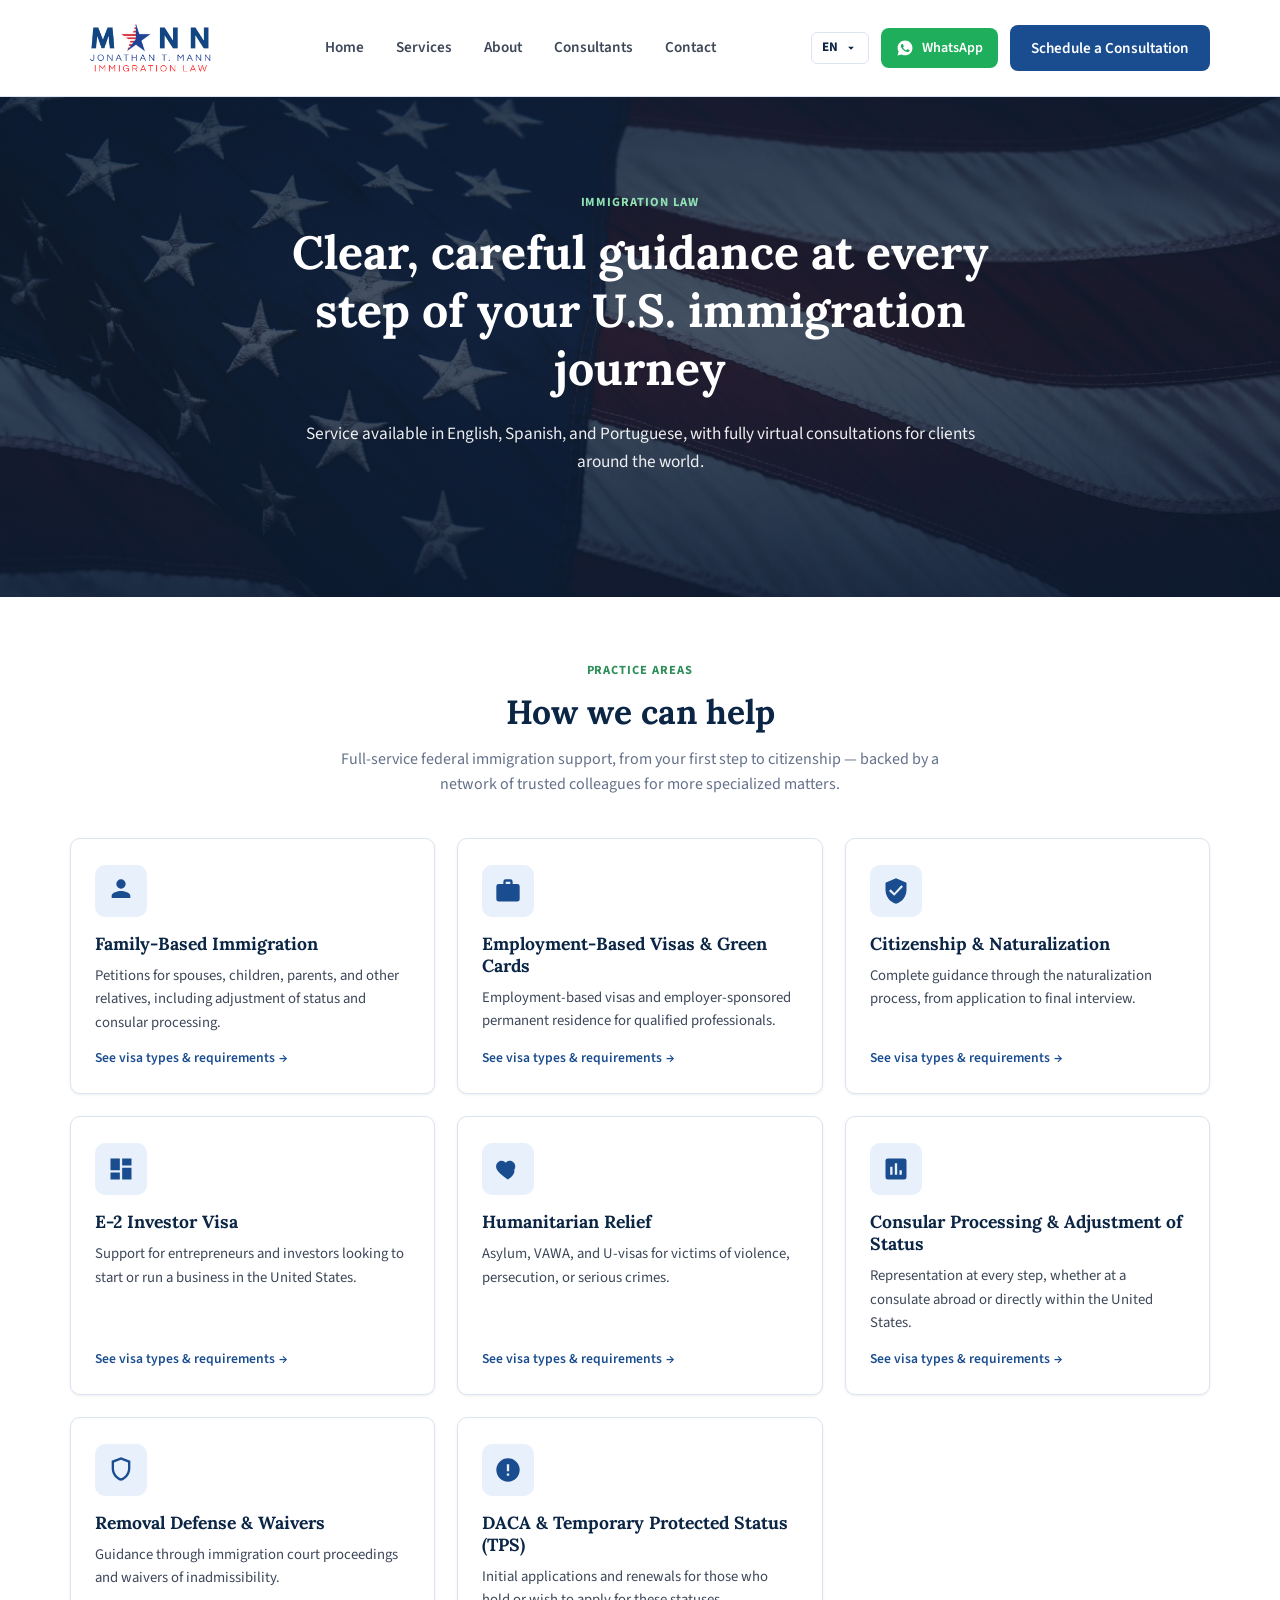
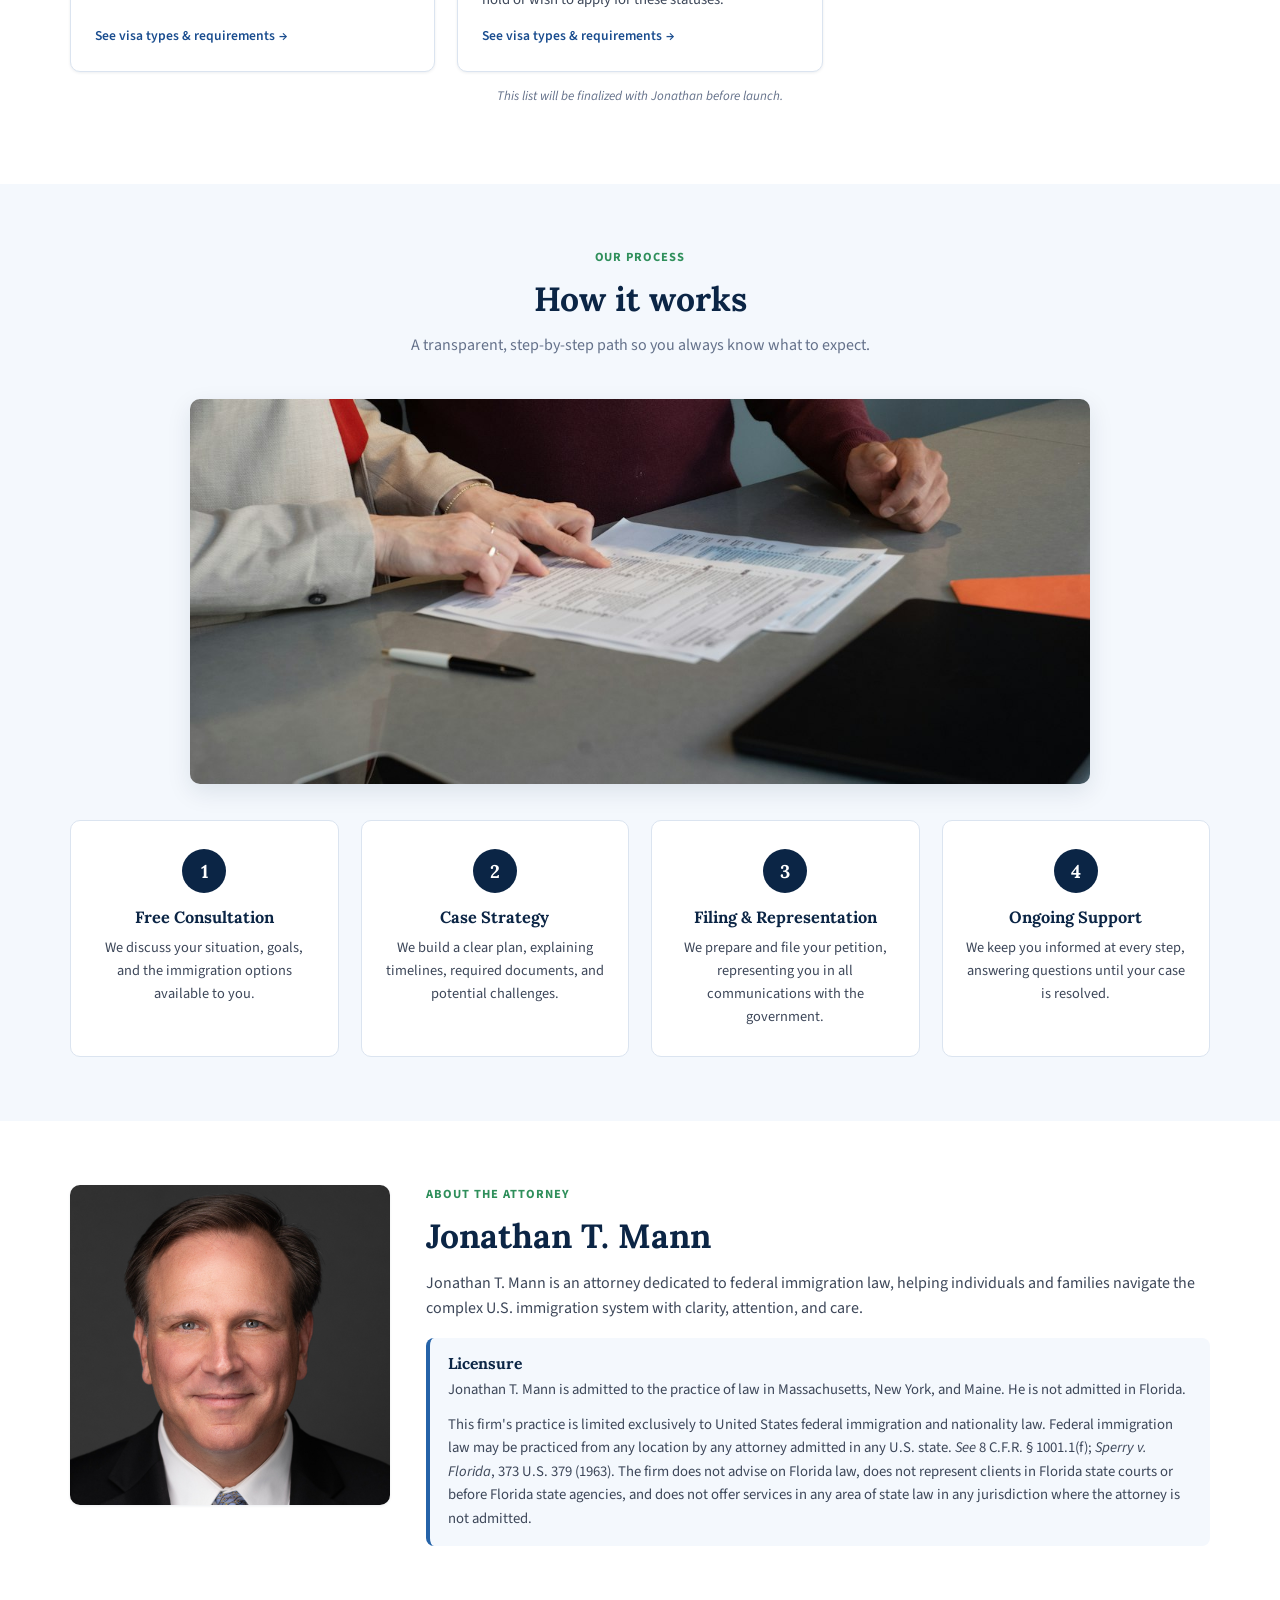
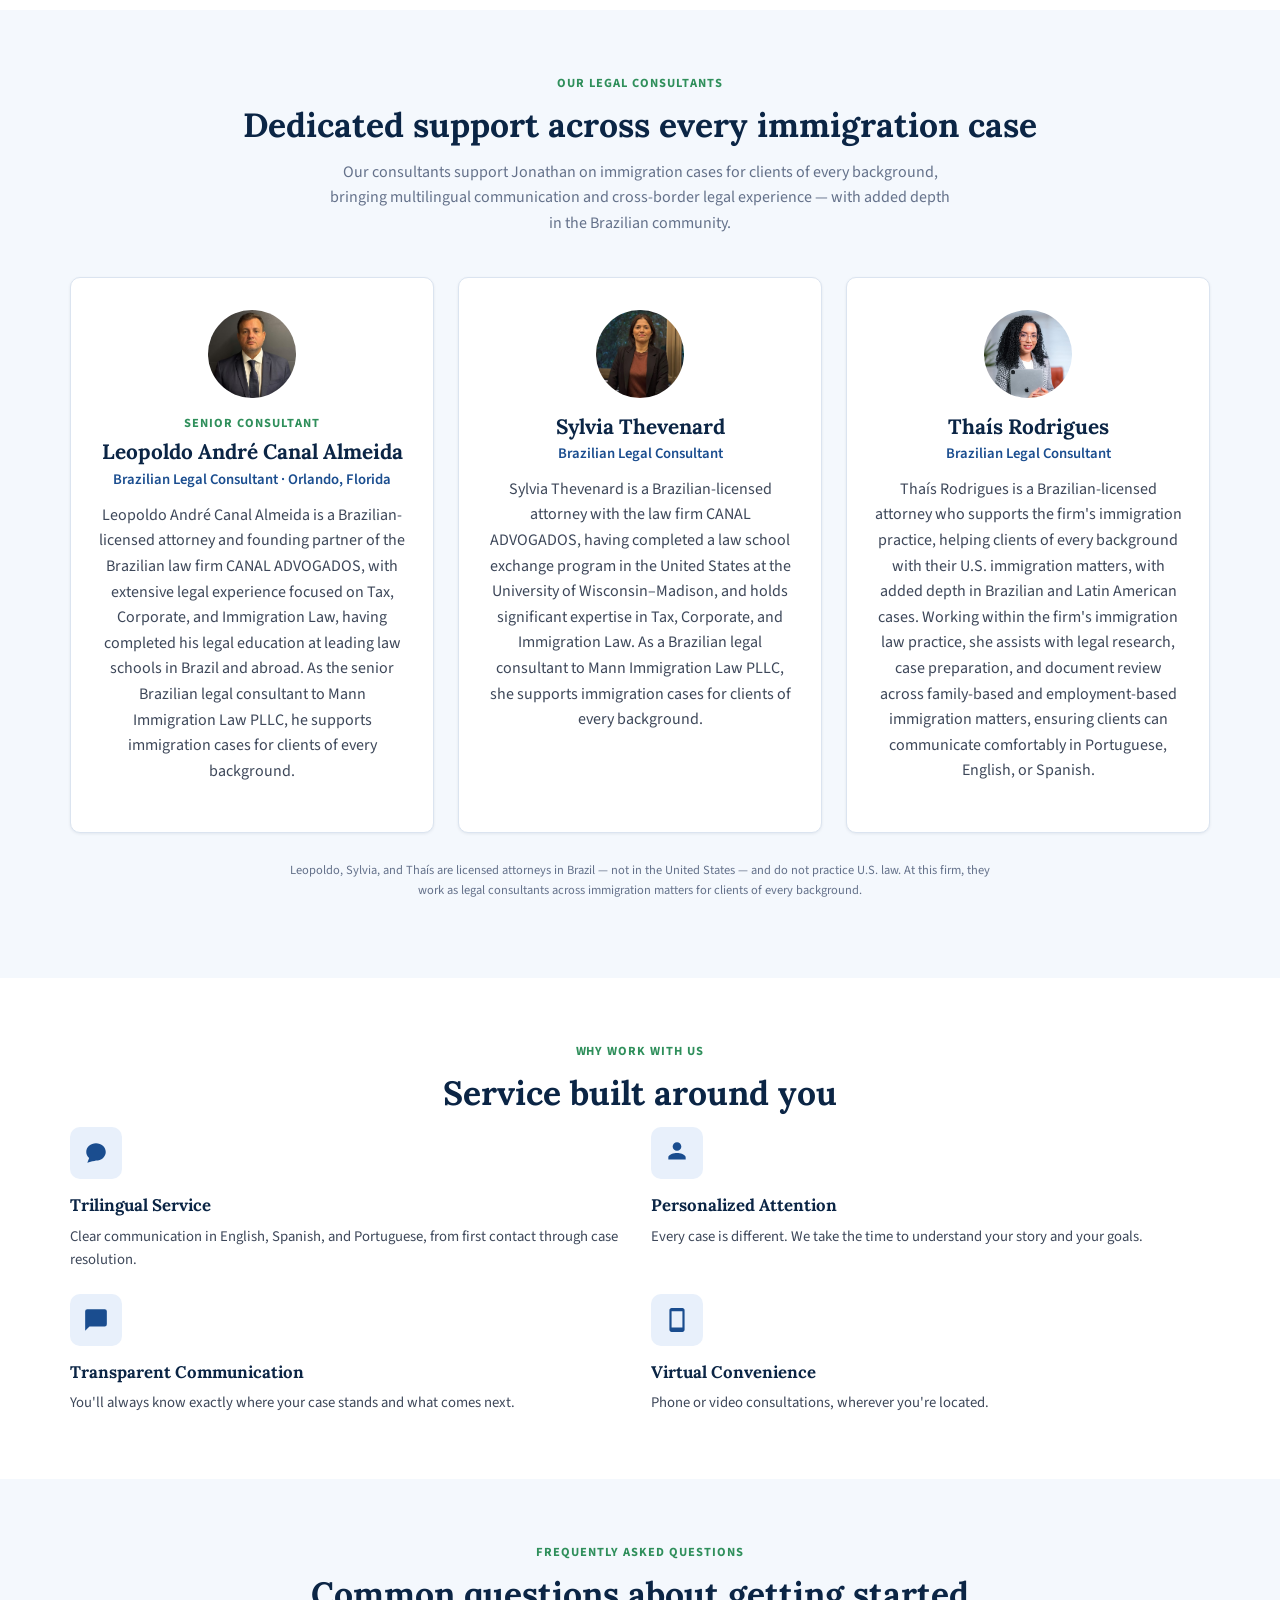
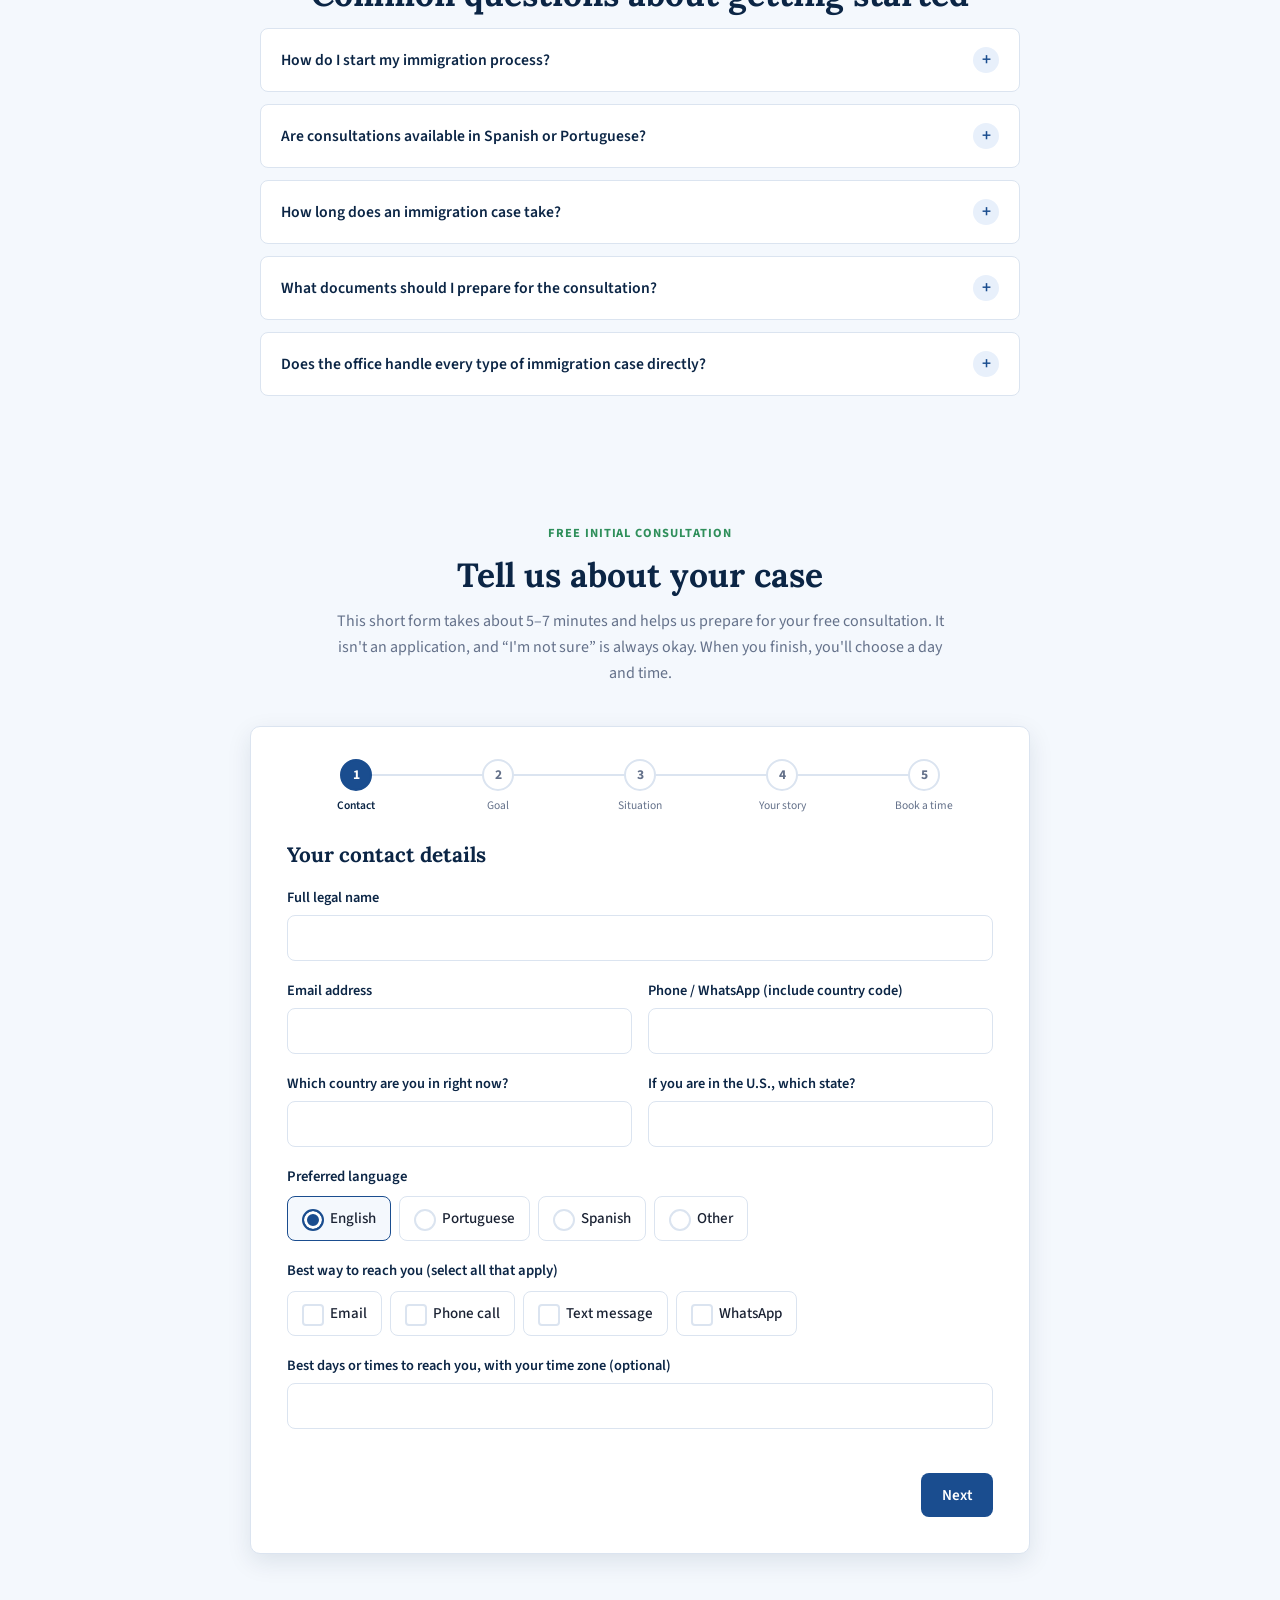
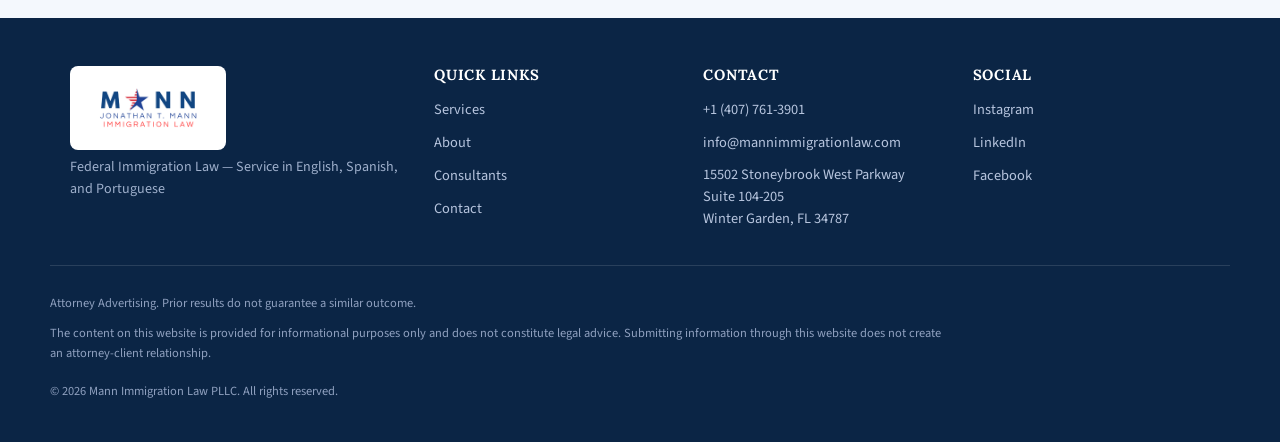
==== commit 3559805f: "Put the address under Contact in the footer; drop it from the copyright line Co-Authored-By: Claude " ====
--- a/index.html
+++ b/index.html
@@ -640,6 +640,7 @@
           <li><a href="tel:+14077613901" data-i18n="contact_phone_value">+1 (407) 761-3901</a><span data-langs="pt" hidden> (inglês)</span><span data-langs="es" hidden> (inglés)</span></li>
           <li data-langs="pt es" hidden><a href="tel:+5562982876771">+55 62 98287-6771</a><span data-langs="pt" hidden> (português)</span><span data-langs="es" hidden> (español)</span></li>
           <li><a href="mailto:info@mannimmigrationlaw.com" data-i18n="contact_email_value">info@mannimmigrationlaw.com</a></li>
+          <li><address>15502 Stoneybrook West Parkway<br />Suite 104-205<br />Winter Garden, FL 34787</address></li>
         </ul>
       </div>
 
@@ -656,7 +657,7 @@
     <div class="container footer-legal">
       <p data-i18n="footer_ad_disclaimer">Attorney Advertising. Prior results do not guarantee a similar outcome.</p>
       <p data-i18n="footer_relationship_disclaimer">The content on this website is provided for informational purposes only and does not constitute legal advice. Submitting information through this website does not create an attorney-client relationship.</p>
-      <p class="footer-copyright">&copy; <span id="footer-year"></span> Mann Immigration Law PLLC &middot; 15502 Stoneybrook West Parkway, Suite 104-205, Winter Garden, FL 34787. <span data-i18n="footer_rights">All rights reserved.</span></p>
+      <p class="footer-copyright">&copy; <span id="footer-year"></span> Mann Immigration Law PLLC. <span data-i18n="footer_rights">All rights reserved.</span></p>
     </div>
   </footer>
 
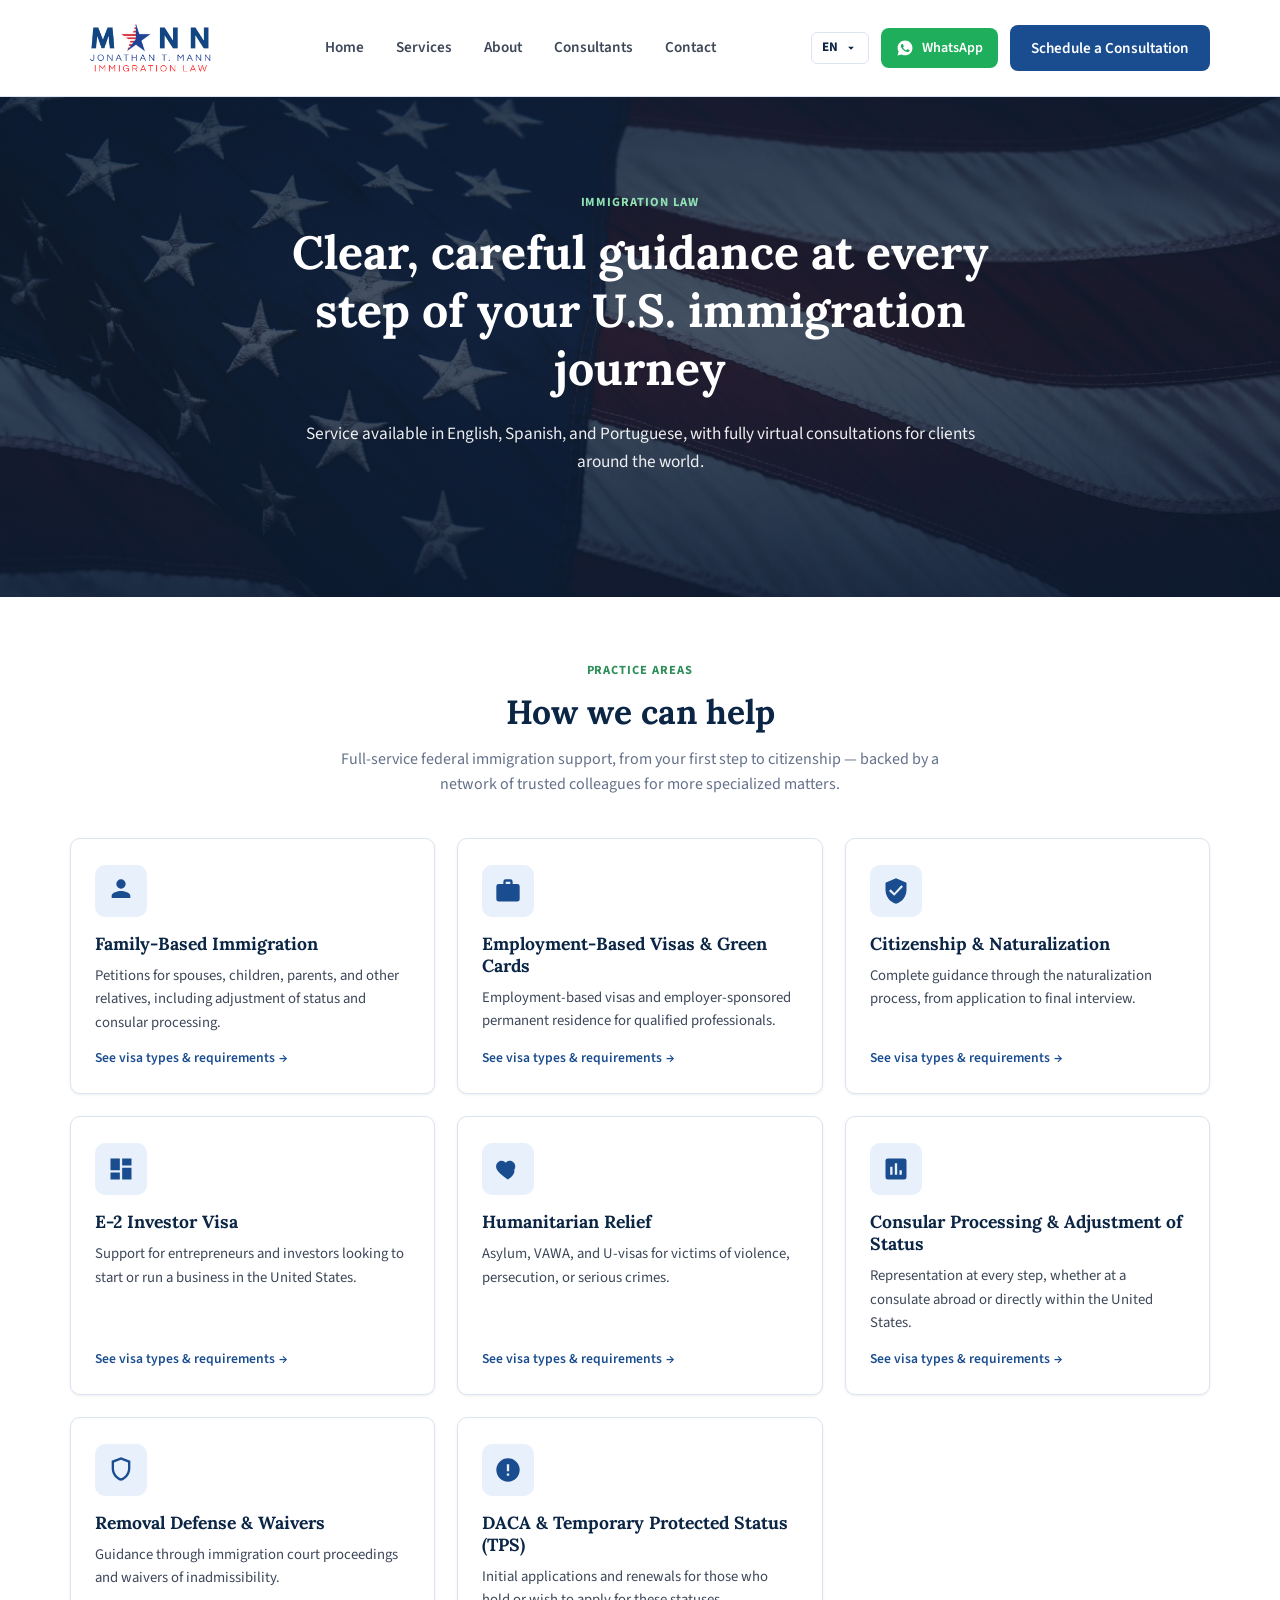
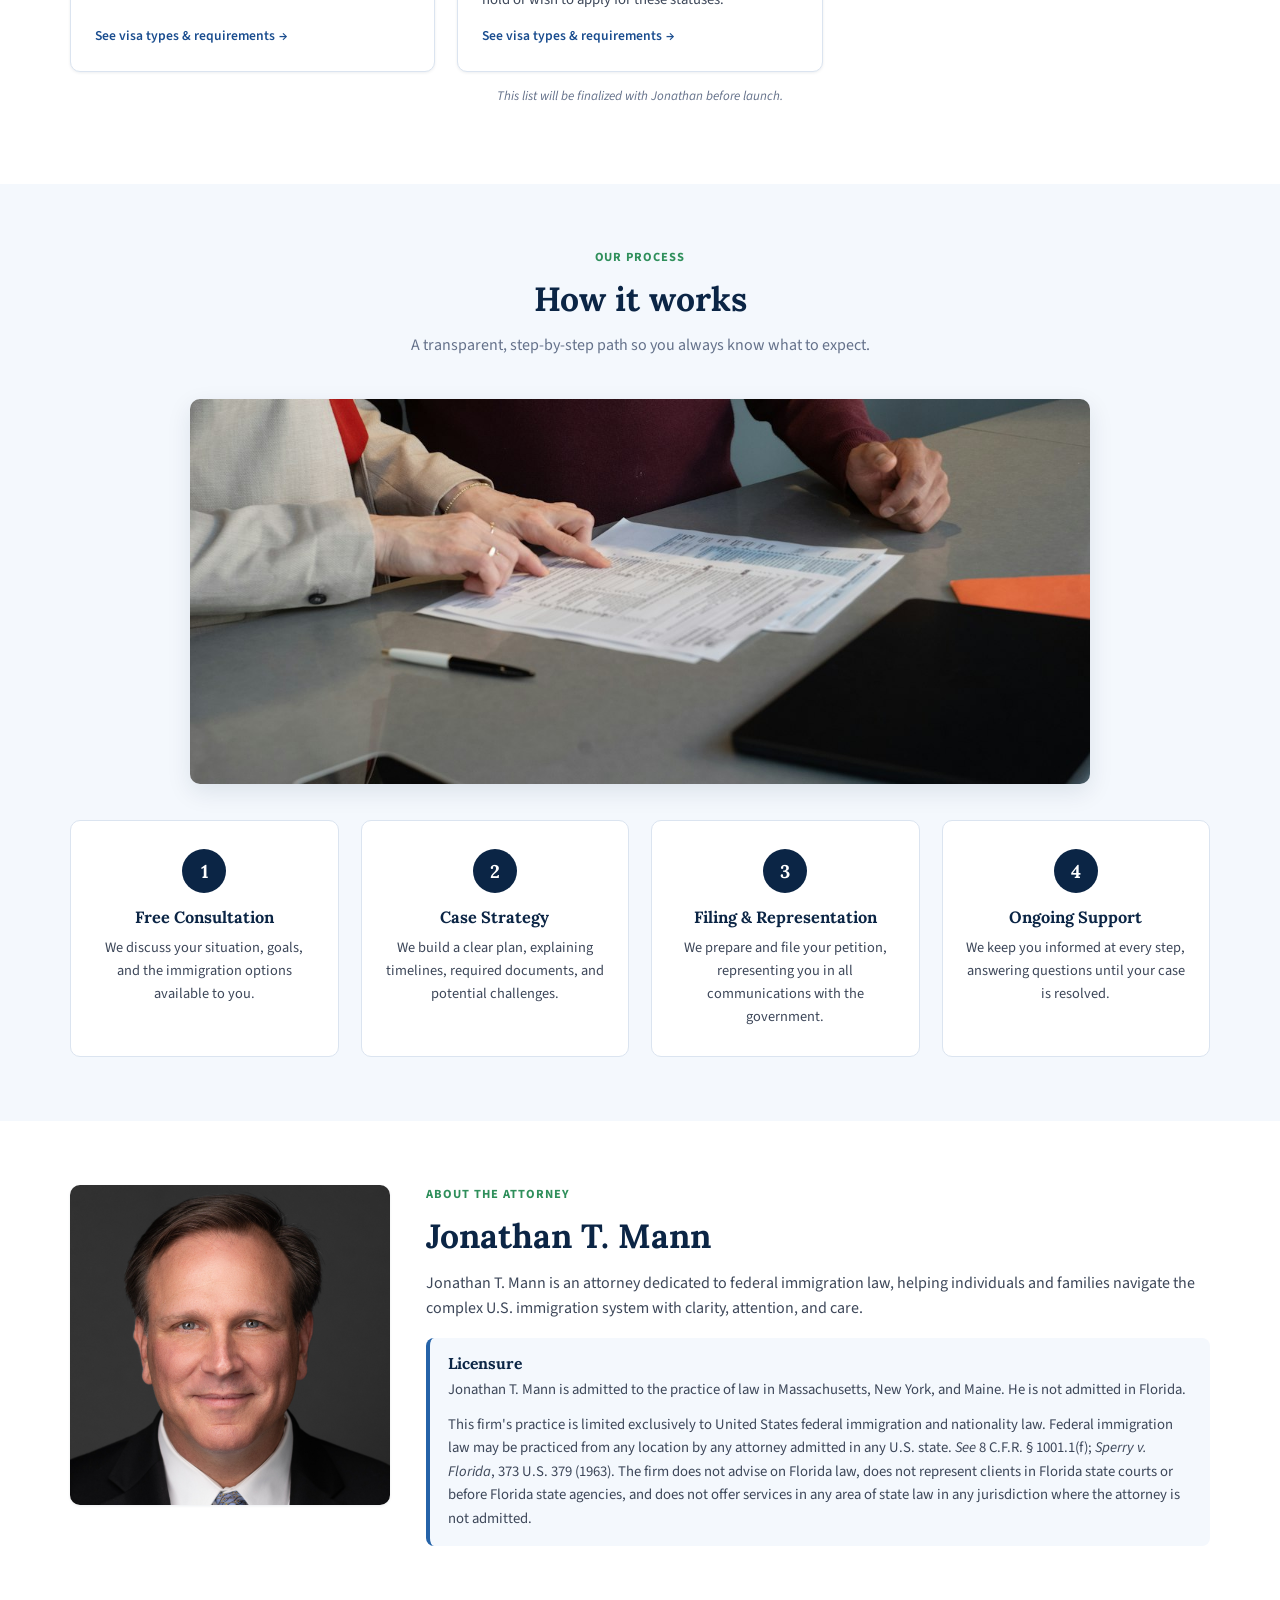
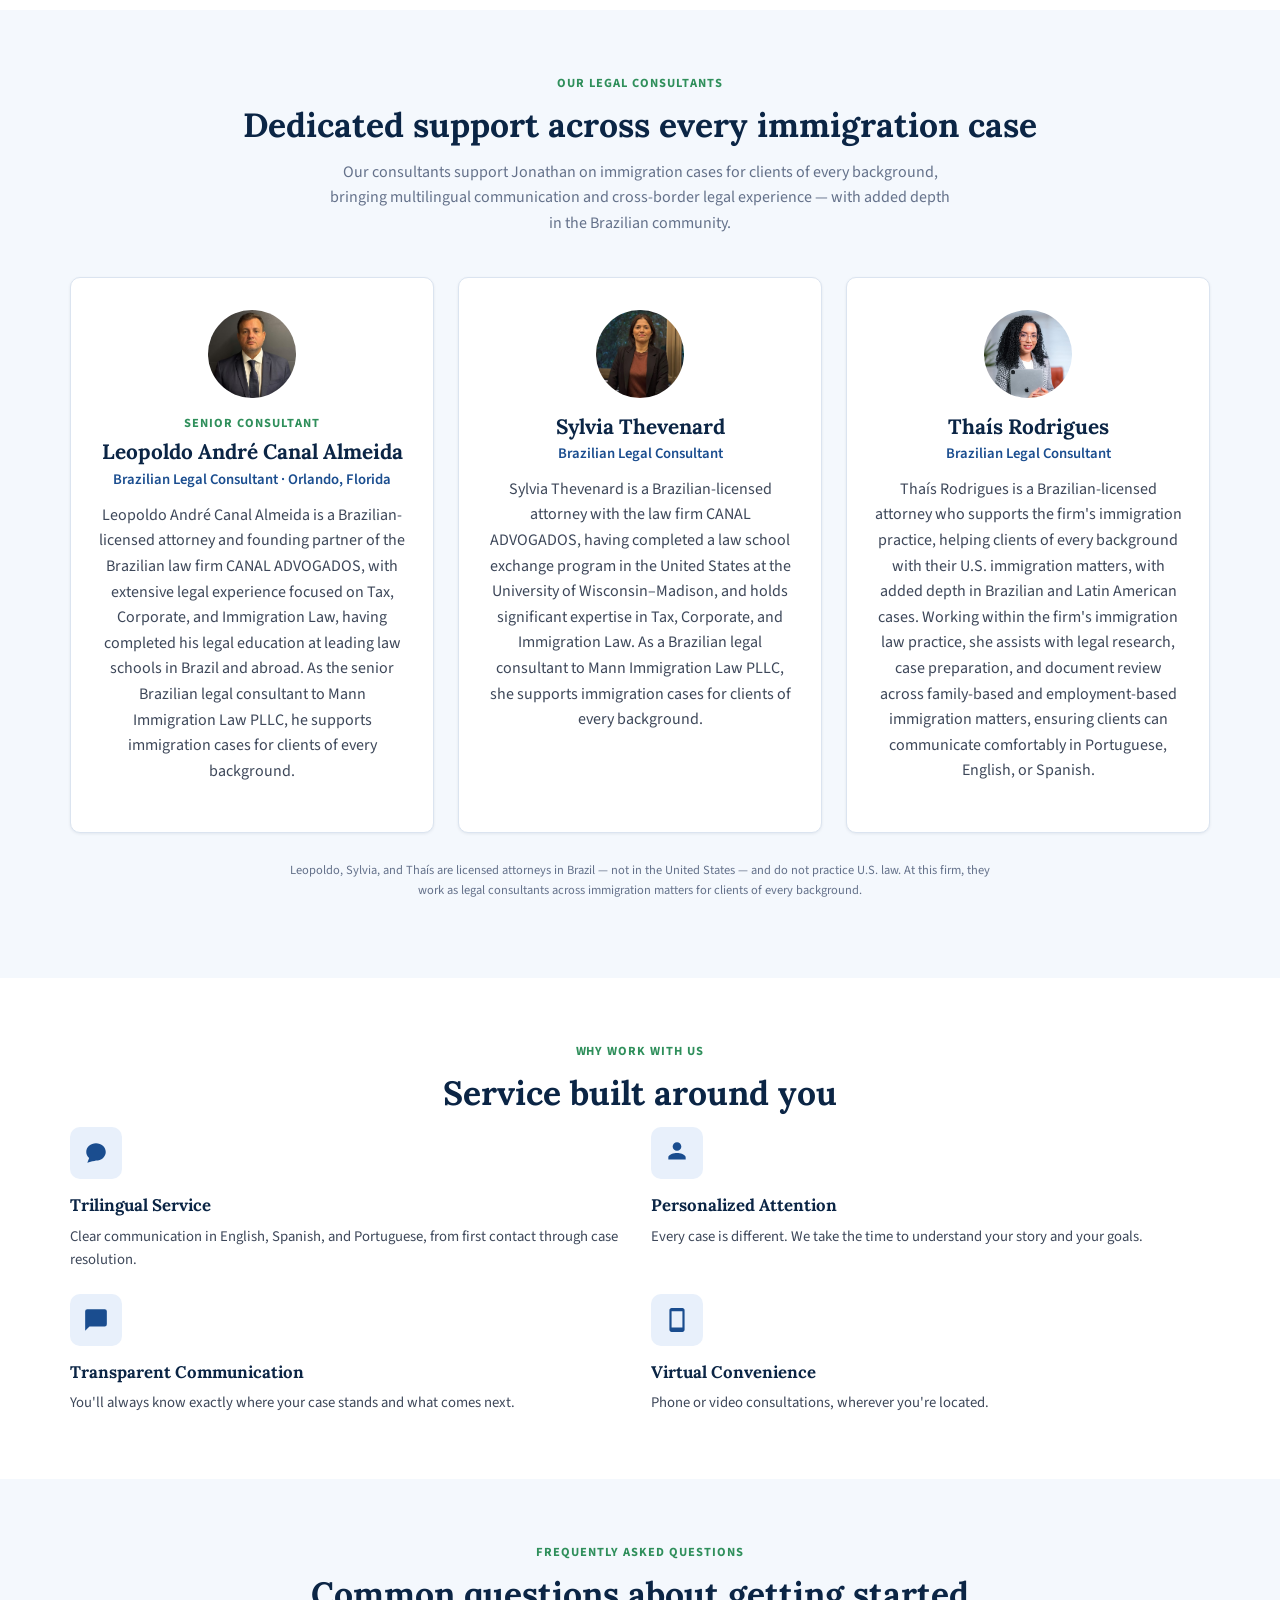
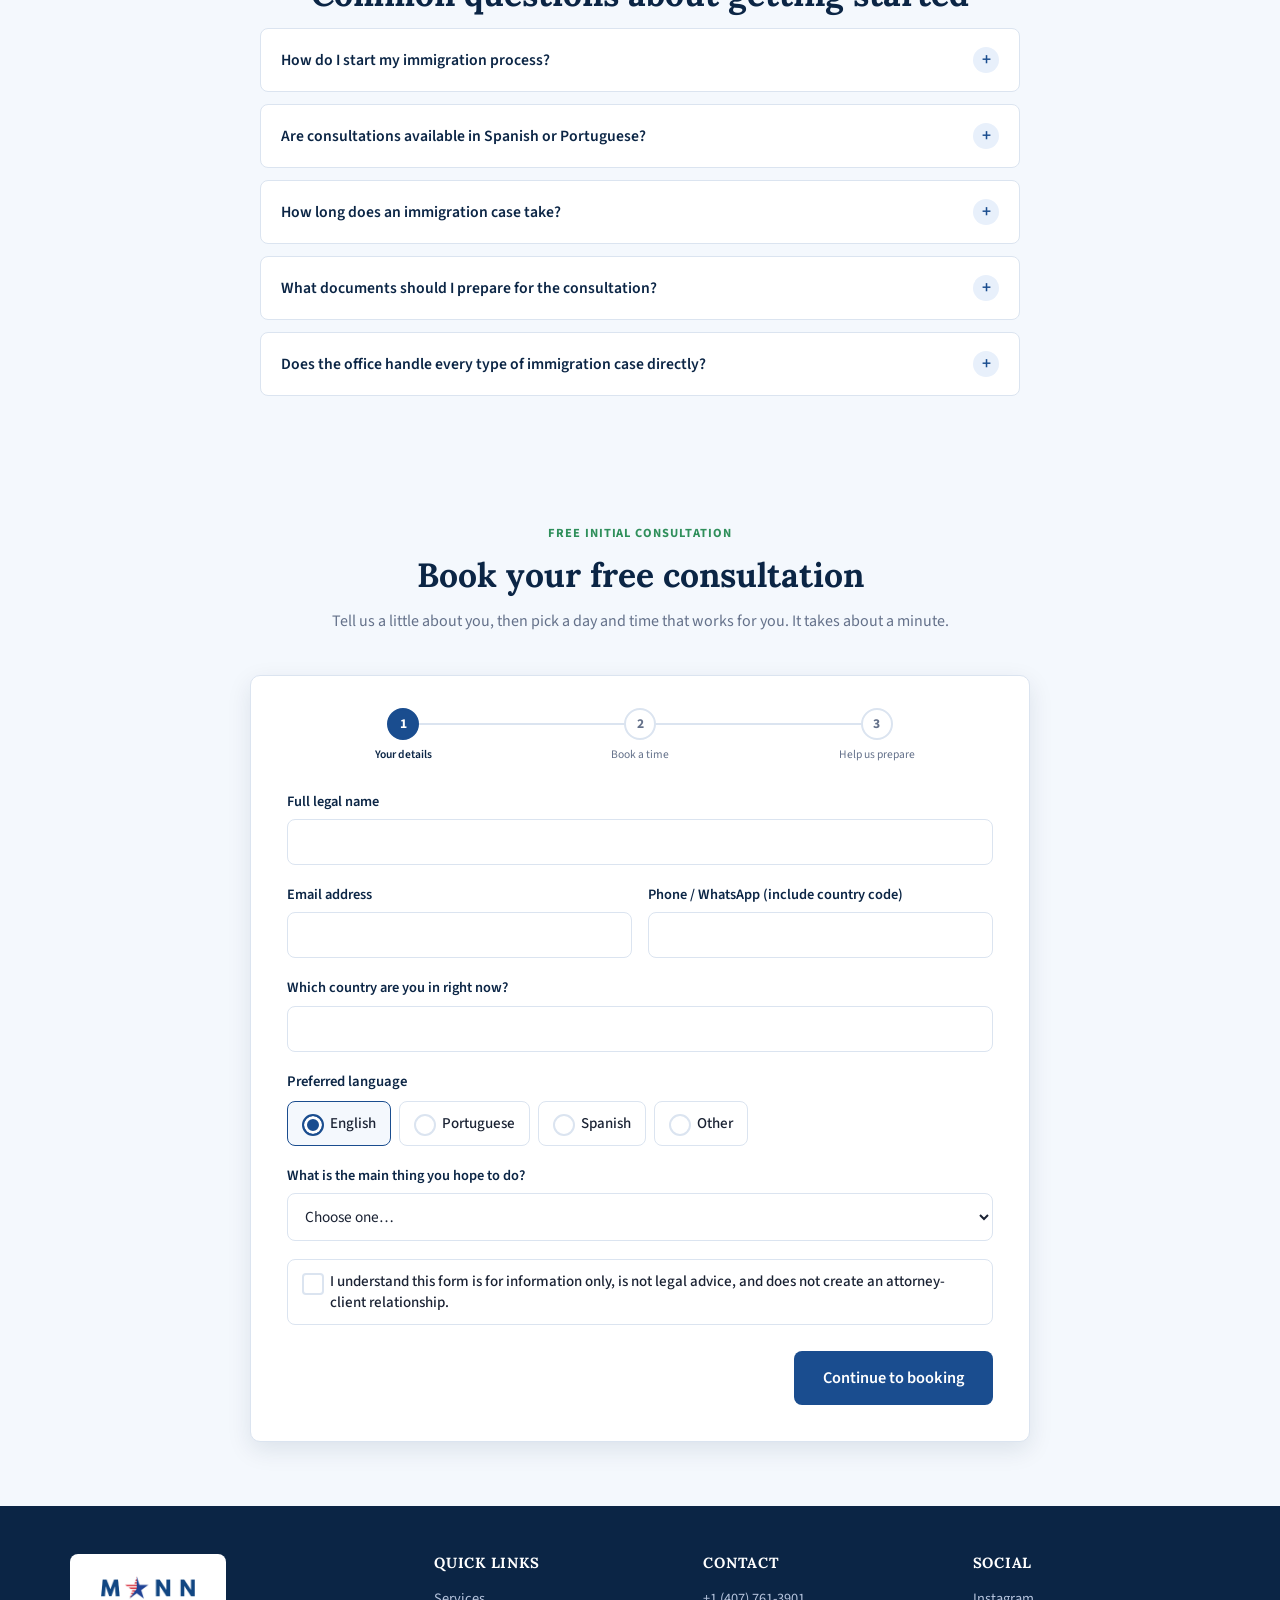
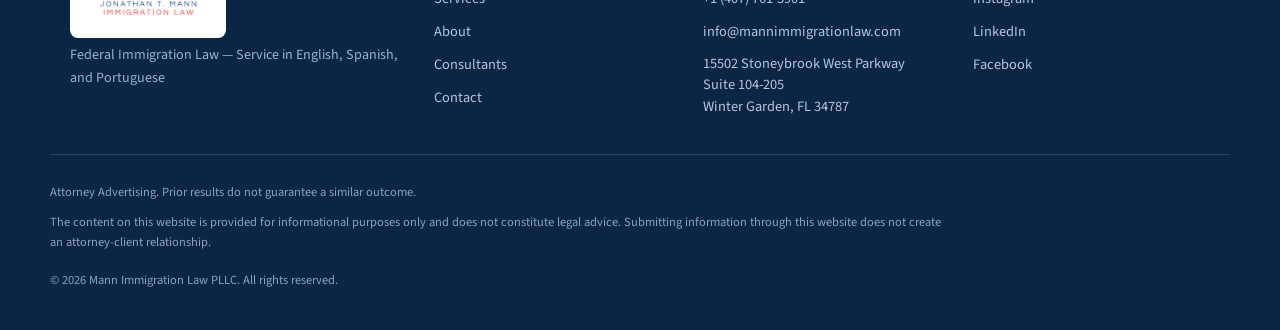
==== commit 605673d4: "Shorten consultation form: quick one-step form, then booking, then optional details Co-Authored-By: " ====
--- a/index.html
+++ b/index.html
@@ -401,212 +401,204 @@
       </div>
     </section>
 
-    <!-- ===== Free consultation: questionnaire, then booking ===== -->
+    <!-- ===== Free consultation: quick form, then booking, then optional details ===== -->
     <section class="section section-alt" id="consultation">
       <div class="container consult">
         <p class="eyebrow center" data-i18n="consult_eyebrow">Free Initial Consultation</p>
-        <h2 class="section-title center" data-i18n="consult_title">Tell us about your case</h2>
-        <p class="section-subtitle center" data-i18n="consult_subtitle">This short form takes about 5–7 minutes and helps us prepare for your free consultation. It isn't an application, and "I'm not sure" is always okay. When you finish, you'll choose a day and time.</p>
+        <h2 class="section-title center" data-i18n="consult_title">Book your free consultation</h2>
+        <p class="section-subtitle center" data-i18n="consult_subtitle">Tell us a little about you, then pick a day and time that works for you. It takes about a minute.</p>
 
         <div class="consult-card">
           <ol class="consult-progress" id="consult-progress">
-            <li class="active"><span class="dot">1</span><span class="lbl" data-i18n="cf_p1">Contact</span></li>
-            <li><span class="dot">2</span><span class="lbl" data-i18n="cf_p2">Goal</span></li>
-            <li><span class="dot">3</span><span class="lbl" data-i18n="cf_p3">Situation</span></li>
-            <li><span class="dot">4</span><span class="lbl" data-i18n="cf_p4">Your story</span></li>
-            <li><span class="dot">5</span><span class="lbl" data-i18n="cf_p5">Book a time</span></li>
+            <li class="active"><span class="dot">1</span><span class="lbl" data-i18n="cf_p1">Your details</span></li>
+            <li><span class="dot">2</span><span class="lbl" data-i18n="cf_p2">Book a time</span></li>
+            <li><span class="dot">3</span><span class="lbl" data-i18n="cf_p3">Help us prepare</span></li>
           </ol>
 
+          <!-- Quick form -->
           <form id="consult-form" action="/api/intake" method="POST" novalidate>
-
-            <!-- Step 1 -->
-            <fieldset class="consult-step">
-              <h3 data-i18n="cf_s1_title">Your contact details</h3>
+            <div class="form-group">
+              <label for="cf-name" data-i18n="cf_name">Full legal name</label>
+              <input type="text" id="cf-name" name="name" required autocomplete="name" />
+            </div>
+            <div class="form-row">
               <div class="form-group">
-                <label for="cf-name" data-i18n="cf_name">Full legal name</label>
-                <input type="text" id="cf-name" name="name" required autocomplete="name" />
-              </div>
-              <div class="form-row">
-                <div class="form-group">
-                  <label for="cf-email" data-i18n="cf_email">Email address</label>
-                  <input type="email" id="cf-email" name="email" required autocomplete="email" />
-                </div>
-                <div class="form-group">
-                  <label for="cf-phone" data-i18n="cf_phone">Phone / WhatsApp (include country code)</label>
-                  <input type="tel" id="cf-phone" name="phone" autocomplete="tel" />
-                </div>
-              </div>
-              <div class="form-row">
-                <div class="form-group">
-                  <label for="cf-country" data-i18n="cf_country">Which country are you in right now?</label>
-                  <input type="text" id="cf-country" name="country" required autocomplete="country-name" />
-                </div>
-                <div class="form-group">
-                  <label for="cf-state" data-i18n="cf_state">If you are in the U.S., which state?</label>
-                  <input type="text" id="cf-state" name="us_state" autocomplete="address-level1" />
-                </div>
+                <label for="cf-email" data-i18n="cf_email">Email address</label>
+                <input type="email" id="cf-email" name="email" required autocomplete="email" />
               </div>
               <div class="form-group">
-                <span class="q-label" data-i18n="cf_lang">Preferred language</span>
-                <div class="choices inline">
-                  <label class="choice"><input type="radio" name="language" value="English" /><span data-i18n="cf_lang_en">English</span></label>
-                  <label class="choice"><input type="radio" name="language" value="Portuguese" /><span data-i18n="cf_lang_pt">Portuguese</span></label>
-                  <label class="choice"><input type="radio" name="language" value="Spanish" /><span data-i18n="cf_lang_es">Spanish</span></label>
-                  <label class="choice"><input type="radio" name="language" value="Other" /><span data-i18n="cf_other">Other</span></label>
-                </div>
+                <label for="cf-phone" data-i18n="cf_phone">Phone / WhatsApp (include country code)</label>
+                <input type="tel" id="cf-phone" name="phone" autocomplete="tel" />
               </div>
-              <div class="form-group">
-                <span class="q-label" data-i18n="cf_reach">Best way to reach you (select all that apply)</span>
-                <div class="choices inline">
-                  <label class="choice"><input type="checkbox" name="reach" value="Email" /><span data-i18n="cf_reach_email">Email</span></label>
-                  <label class="choice"><input type="checkbox" name="reach" value="Phone call" /><span data-i18n="cf_reach_call">Phone call</span></label>
-                  <label class="choice"><input type="checkbox" name="reach" value="Text message" /><span data-i18n="cf_reach_text">Text message</span></label>
-                  <label class="choice"><input type="checkbox" name="reach" value="WhatsApp" /><span data-i18n="cf_reach_wa">WhatsApp</span></label>
-                </div>
+            </div>
+            <div class="form-group">
+              <label for="cf-country" data-i18n="cf_country">Which country are you in right now?</label>
+              <input type="text" id="cf-country" name="country" required autocomplete="country-name" />
+            </div>
+            <div class="form-group">
+              <span class="q-label" data-i18n="cf_lang">Preferred language</span>
+              <div class="choices inline">
+                <label class="choice"><input type="radio" name="language" value="English" /><span data-i18n="cf_lang_en">English</span></label>
+                <label class="choice"><input type="radio" name="language" value="Portuguese" /><span data-i18n="cf_lang_pt">Portuguese</span></label>
+                <label class="choice"><input type="radio" name="language" value="Spanish" /><span data-i18n="cf_lang_es">Spanish</span></label>
+                <label class="choice"><input type="radio" name="language" value="Other" /><span data-i18n="cf_other">Other</span></label>
               </div>
-              <div class="form-group">
-                <label for="cf-times" data-i18n="cf_times">Best days or times to reach you, with your time zone (optional)</label>
-                <input type="text" id="cf-times" name="times" />
-              </div>
-            </fieldset>
-
-            <!-- Step 2 -->
-            <fieldset class="consult-step" hidden>
-              <h3 data-i18n="cf_s2_title">Your main goal</h3>
-              <div class="form-group">
-                <span class="q-label" data-i18n="cf_goal">What is the main thing you hope to do?</span>
-                <div class="choices">
-                  <label class="choice"><input type="radio" name="goal" value="Live in the U.S. permanently (green card)" required /><span data-i18n="cf_goal_1">Live in the U.S. permanently (green card)</span></label>
-                  <label class="choice"><input type="radio" name="goal" value="Live, work, or study in the U.S. for a limited time (visa)" /><span data-i18n="cf_goal_2">Live, work, or study in the U.S. for a limited time (visa)</span></label>
-                  <label class="choice"><input type="radio" name="goal" value="Extend or change my current status in the U.S." /><span data-i18n="cf_goal_3">Extend or change my current status in the U.S.</span></label>
-                  <label class="choice"><input type="radio" name="goal" value="Bring a family member to the U.S." /><span data-i18n="cf_goal_4">Bring a family member to the U.S.</span></label>
-                  <label class="choice"><input type="radio" name="goal" value="Become a U.S. citizen" /><span data-i18n="cf_goal_5">Become a U.S. citizen</span></label>
-                  <label class="choice"><input type="radio" name="goal" value="Get permission to work in the U.S." /><span data-i18n="cf_goal_6">Get permission to work in the U.S.</span></label>
-                  <label class="choice"><input type="radio" name="goal" value="Seek protection for safety reasons (asylum or humanitarian)" /><span data-i18n="cf_goal_7">Seek protection for safety reasons (asylum or humanitarian)</span></label>
-                  <label class="choice"><input type="radio" name="goal" value="Visit the U.S. (tourism or short business trip)" /><span data-i18n="cf_goal_8">Visit the U.S. (tourism or short business trip)</span></label>
-                  <label class="choice"><input type="radio" name="goal" value="Fix a problem with a past application or immigration case" /><span data-i18n="cf_goal_9">Fix a problem with a past application or immigration case</span></label>
-                  <label class="choice"><input type="radio" name="goal" value="Other" /><span data-i18n="cf_other">Other</span></label>
-                  <label class="choice"><input type="radio" name="goal" value="I'm not sure" /><span data-i18n="cf_unsure">I'm not sure</span></label>
-                </div>
-              </div>
-              <div class="form-group" data-show-when="goal:Other" hidden>
-                <label for="cf-goal-other" data-i18n="cf_goal_other">Please tell us briefly what you hope to do (optional)</label>
-                <input type="text" id="cf-goal-other" name="goal_other" />
-              </div>
-            </fieldset>
-
-            <!-- Step 3 -->
-            <fieldset class="consult-step" hidden>
-              <h3 data-i18n="cf_s3_title">Your situation</h3>
-
-              <div class="form-group">
-                <span class="q-label" data-i18n="cf_status">What is your current immigration status, if any?</span>
-                <div class="choices">
-                  <label class="choice"><input type="radio" name="status" value="Outside the U.S., no U.S. immigration status" required /><span data-i18n="cf_status_1">I am outside the U.S. and have no U.S. immigration status</span></label>
-                  <label class="choice"><input type="radio" name="status" value="Visa holder (tourist, student, work visa, etc.)" /><span data-i18n="cf_status_2">Visa holder (tourist, student, work visa, etc.)</span></label>
-                  <label class="choice"><input type="radio" name="status" value="Lawful permanent resident (green card holder)" /><span data-i18n="cf_status_3">Lawful permanent resident (green card holder)</span></label>
-                  <label class="choice"><input type="radio" name="status" value="Application or request pending" /><span data-i18n="cf_status_4">I have an application or request pending</span></label>
-                  <label class="choice"><input type="radio" name="status" value="Other status or permission to stay" /><span data-i18n="cf_status_5">Other status or permission to stay</span></label>
-                  <label class="choice"><input type="radio" name="status" value="No current status" /><span data-i18n="cf_status_6">I have no current status</span></label>
-                  <label class="choice"><input type="radio" name="status" value="I'm not sure" /><span data-i18n="cf_unsure">I'm not sure</span></label>
-                </div>
-              </div>
-
-              <div class="form-group">
-                <label for="cf-status-end" data-i18n="cf_status_end">If you know it, when does your current status or permission to stay end? (optional)</label>
-                <div class="date-row">
-                  <input type="date" id="cf-status-end" name="status_end" />
-                  <label class="choice small"><input type="checkbox" name="status_end_unknown" value="Yes" id="cf-status-unknown" /><span data-i18n="cf_dontknow">I don't know</span></label>
-                </div>
-              </div>
-
-              <div class="form-group">
-                <span class="q-label" data-i18n="cf_connect">Which of these connect you to your goal? (select all that apply, optional)</span>
-                <div class="choices inline">
-                  <label class="choice"><input type="checkbox" name="connections" value="Family member in the U.S." /><span data-i18n="cf_connect_1">A family member in the U.S.</span></label>
-                  <label class="choice"><input type="checkbox" name="connections" value="U.S. employer or job offer" /><span data-i18n="cf_connect_2">A U.S. employer or job offer</span></label>
-                  <label class="choice"><input type="checkbox" name="connections" value="School or university" /><span data-i18n="cf_connect_3">A school or university</span></label>
-                  <label class="choice"><input type="checkbox" name="connections" value="Investment or business" /><span data-i18n="cf_connect_4">An investment or business</span></label>
-                  <label class="choice"><input type="checkbox" name="connections" value="Safety or humanitarian concern" /><span data-i18n="cf_connect_5">A safety or humanitarian concern</span></label>
-                  <label class="choice"><input type="checkbox" name="connections" value="None of these" /><span data-i18n="cf_connect_6">None of these</span></label>
-                </div>
-              </div>
-              <div class="form-group">
-                <label for="cf-connection-detail" data-i18n="cf_connect_detail">Tell us a little about this connection, such as how you are related to the family member, or the name of the employer or school (optional)</label>
-                <textarea id="cf-connection-detail" name="connection_detail" rows="2"></textarea>
-              </div>
-
-              <div class="form-group">
-                <span class="q-label" data-i18n="cf_prior">Have you ever filed an immigration application or petition, or been part of an immigration case, in any country?</span>
-                <div class="choices inline">
-                  <label class="choice"><input type="radio" name="prior" value="Yes" /><span data-i18n="cf_yes">Yes</span></label>
-                  <label class="choice"><input type="radio" name="prior" value="No" /><span data-i18n="cf_no">No</span></label>
-                  <label class="choice"><input type="radio" name="prior" value="I'm not sure" /><span data-i18n="cf_unsure">I'm not sure</span></label>
-                </div>
-              </div>
-              <div class="form-group" data-show-when="prior:Yes" hidden>
-                <label for="cf-prior-detail" data-i18n="cf_prior_detail">What was filed or what happened? An approximate date and the outcome help (optional)</label>
-                <textarea id="cf-prior-detail" name="prior_detail" rows="2"></textarea>
-              </div>
-
-              <div class="form-group">
-                <span class="q-label" data-i18n="cf_problem">Have you ever had an immigration problem, such as a denial, an overstay, being refused entry, or removal proceedings?</span>
-                <div class="choices inline">
-                  <label class="choice"><input type="radio" name="problem" value="Yes" /><span data-i18n="cf_yes">Yes</span></label>
-                  <label class="choice"><input type="radio" name="problem" value="No" /><span data-i18n="cf_no">No</span></label>
-                  <label class="choice"><input type="radio" name="problem" value="I'm not sure" /><span data-i18n="cf_unsure">I'm not sure</span></label>
-                  <label class="choice"><input type="radio" name="problem" value="Prefers to discuss at the consultation" /><span data-i18n="cf_discuss">I'd rather discuss this at the consultation</span></label>
-                </div>
-              </div>
-
-              <div class="form-group">
-                <span class="q-label" data-i18n="cf_date_q">Do you have an important date coming up? For example, your status ending, a court date, or a job or school start date.</span>
-                <div class="choices inline">
-                  <label class="choice"><input type="radio" name="has_date" value="Yes" /><span data-i18n="cf_yes">Yes</span></label>
-                  <label class="choice"><input type="radio" name="has_date" value="No" /><span data-i18n="cf_no">No</span></label>
-                  <label class="choice"><input type="radio" name="has_date" value="I'm not sure" /><span data-i18n="cf_unsure">I'm not sure</span></label>
-                </div>
-              </div>
-              <div class="form-row" data-show-when="has_date:Yes" hidden>
-                <div class="form-group">
-                  <label for="cf-date-when" data-i18n="cf_date_when">Date (approximate is fine)</label>
-                  <input type="date" id="cf-date-when" name="date_when" />
-                </div>
-                <div class="form-group">
-                  <label for="cf-date-for" data-i18n="cf_date_for">What is it for?</label>
-                  <input type="text" id="cf-date-for" name="date_for" />
-                </div>
-              </div>
-            </fieldset>
-
-            <!-- Step 4 -->
-            <fieldset class="consult-step" hidden>
-              <h3 data-i18n="cf_s4_title">In your own words</h3>
-              <div class="form-group">
-                <label for="cf-story" data-i18n="cf_story">Tell us about your situation and what you hope will happen. Share only what you're comfortable sharing, and please don't include ID numbers (optional).</label>
-                <textarea id="cf-story" name="story" rows="7"></textarea>
-              </div>
-              <label class="choice consent"><input type="checkbox" name="consent" value="Yes" required /><span data-i18n="cf_consent">I understand this form is for information only, is not legal advice, and does not create an attorney-client relationship.</span></label>
-              <p class="consult-note" data-i18n="cf_urgent">If something is time-sensitive, such as a date coming up soon, please also call or message us. Our contact details are below.</p>
-              <input type="text" name="_gotcha" style="display:none" tabindex="-1" autocomplete="off" />
-            </fieldset>
+            </div>
+            <div class="form-group">
+              <label for="cf-goal" data-i18n="cf_goal">What is the main thing you hope to do?</label>
+              <select id="cf-goal" name="goal" required>
+                <option value="" data-i18n="cf_choose">Choose one…</option>
+                <option value="Live in the U.S. permanently (green card)" data-i18n="cf_goal_1">Live in the U.S. permanently (green card)</option>
+                <option value="Live, work, or study in the U.S. for a limited time (visa)" data-i18n="cf_goal_2">Live, work, or study in the U.S. for a limited time (visa)</option>
+                <option value="Extend or change my current status in the U.S." data-i18n="cf_goal_3">Extend or change my current status in the U.S.</option>
+                <option value="Bring a family member to the U.S." data-i18n="cf_goal_4">Bring a family member to the U.S.</option>
+                <option value="Become a U.S. citizen" data-i18n="cf_goal_5">Become a U.S. citizen</option>
+                <option value="Get permission to work in the U.S." data-i18n="cf_goal_6">Get permission to work in the U.S.</option>
+                <option value="Seek protection for safety reasons (asylum or humanitarian)" data-i18n="cf_goal_7">Seek protection for safety reasons (asylum or humanitarian)</option>
+                <option value="Visit the U.S. (tourism or short business trip)" data-i18n="cf_goal_8">Visit the U.S. (tourism or short business trip)</option>
+                <option value="Fix a problem with a past application or immigration case" data-i18n="cf_goal_9">Fix a problem with a past application or immigration case</option>
+                <option value="Other" data-i18n="cf_other">Other</option>
+                <option value="I'm not sure" data-i18n="cf_unsure">I'm not sure</option>
+              </select>
+            </div>
+            <div class="form-group" data-show-when="goal:Other" hidden>
+              <label for="cf-goal-other" data-i18n="cf_goal_other">Please tell us briefly what you hope to do (optional)</label>
+              <input type="text" id="cf-goal-other" name="goal_other" />
+            </div>
+            <label class="choice consent"><input type="checkbox" name="consent" value="Yes" required /><span data-i18n="cf_consent">I understand this form is for information only, is not legal advice, and does not create an attorney-client relationship.</span></label>
+            <input type="text" name="_gotcha" style="display:none" tabindex="-1" autocomplete="off" />
 
             <p class="form-error" id="consult-error" role="alert" data-i18n="contact_form_error" hidden>Something went wrong. Please try again or email info@mannimmigrationlaw.com directly.</p>
-
             <div class="consult-nav">
-              <button type="button" class="btn btn-outline" id="consult-back" data-i18n="cf_back" hidden>Back</button>
-              <button type="button" class="btn btn-primary" id="consult-next" data-i18n="cf_next">Next</button>
-              <button type="submit" class="btn btn-primary" id="consult-submit" data-i18n="cf_submit" hidden>Send and choose a time</button>
+              <button type="submit" class="btn btn-primary btn-lg" id="consult-submit" data-i18n="cf_submit">Continue to booking</button>
             </div>
           </form>
 
-          <!-- Shown after the form is sent -->
+          <!-- Shown after the quick form is sent -->
           <div class="consult-booking" id="consult-booking" hidden>
-            <h3 data-i18n="cf_done_title">Thank you, we received your answers</h3>
+            <h3 data-i18n="cf_done_title">Thank you, we received your details</h3>
             <p data-i18n="cf_done_text">Now choose a day and time for your free consultation.</p>
             <p class="consult-note" data-i18n="cf_book_hint">Please use the same email address you entered in the form.</p>
             <iframe class="calendar-frame" src="about:blank" data-src="https://bookings.cloud.microsoft/book/MannImmigrationLaw1@mannimmigrationlaw.com/" title="Online scheduling"></iframe>
             <a class="btn btn-outline btn-block" href="https://bookings.cloud.microsoft/book/MannImmigrationLaw1@mannimmigrationlaw.com/" target="_blank" rel="noopener" data-i18n="cf_book_fallback">Calendar not showing? Open it in a new tab</a>
+
+            <!-- Optional details -->
+            <div class="consult-more">
+              <h3 data-i18n="cf_more_title">Help us prepare (optional)</h3>
+              <p data-i18n="cf_more_text">Answer a few more questions so we can make the most of your call. It takes about 3 minutes, and you can skip it.</p>
+              <button type="button" class="btn btn-outline" id="consult-more-open" data-i18n="cf_more_button">Answer a few more questions</button>
+
+              <form id="consult-more-form" action="/api/intake" method="POST" novalidate hidden>
+                <input type="hidden" name="name" />
+                <input type="hidden" name="email" />
+
+                <div class="form-group">
+                  <label for="cf-state" data-i18n="cf_state">If you are in the U.S., which state?</label>
+                  <input type="text" id="cf-state" name="us_state" autocomplete="address-level1" />
+                </div>
+                <div class="form-group">
+                  <span class="q-label" data-i18n="cf_reach">Best way to reach you (select all that apply)</span>
+                  <div class="choices inline">
+                    <label class="choice"><input type="checkbox" name="reach" value="Email" /><span data-i18n="cf_reach_email">Email</span></label>
+                    <label class="choice"><input type="checkbox" name="reach" value="Phone call" /><span data-i18n="cf_reach_call">Phone call</span></label>
+                    <label class="choice"><input type="checkbox" name="reach" value="Text message" /><span data-i18n="cf_reach_text">Text message</span></label>
+                    <label class="choice"><input type="checkbox" name="reach" value="WhatsApp" /><span data-i18n="cf_reach_wa">WhatsApp</span></label>
+                  </div>
+                </div>
+                <div class="form-group">
+                  <label for="cf-times" data-i18n="cf_times">Best days or times to reach you, with your time zone (optional)</label>
+                  <input type="text" id="cf-times" name="times" />
+                </div>
+
+                <h4 class="consult-subhead" data-i18n="cf_s3_title">Your situation</h4>
+                <div class="form-group">
+                  <span class="q-label" data-i18n="cf_status">What is your current immigration status, if any?</span>
+                  <div class="choices">
+                    <label class="choice"><input type="radio" name="status" value="Outside the U.S., no U.S. immigration status" /><span data-i18n="cf_status_1">I am outside the U.S. and have no U.S. immigration status</span></label>
+                    <label class="choice"><input type="radio" name="status" value="Visa holder (tourist, student, work visa, etc.)" /><span data-i18n="cf_status_2">Visa holder (tourist, student, work visa, etc.)</span></label>
+                    <label class="choice"><input type="radio" name="status" value="Lawful permanent resident (green card holder)" /><span data-i18n="cf_status_3">Lawful permanent resident (green card holder)</span></label>
+                    <label class="choice"><input type="radio" name="status" value="Application or request pending" /><span data-i18n="cf_status_4">I have an application or request pending</span></label>
+                    <label class="choice"><input type="radio" name="status" value="Other status or permission to stay" /><span data-i18n="cf_status_5">Other status or permission to stay</span></label>
+                    <label class="choice"><input type="radio" name="status" value="No current status" /><span data-i18n="cf_status_6">I have no current status</span></label>
+                    <label class="choice"><input type="radio" name="status" value="I'm not sure" /><span data-i18n="cf_unsure">I'm not sure</span></label>
+                  </div>
+                </div>
+                <div class="form-group">
+                  <label for="cf-status-end" data-i18n="cf_status_end">If you know it, when does your current status or permission to stay end? (optional)</label>
+                  <div class="date-row">
+                    <input type="date" id="cf-status-end" name="status_end" />
+                    <label class="choice small"><input type="checkbox" name="status_end_unknown" value="Yes" id="cf-status-unknown" /><span data-i18n="cf_dontknow">I don't know</span></label>
+                  </div>
+                </div>
+                <div class="form-group">
+                  <span class="q-label" data-i18n="cf_connect">Which of these connect you to your goal? (select all that apply, optional)</span>
+                  <div class="choices inline">
+                    <label class="choice"><input type="checkbox" name="connections" value="Family member in the U.S." /><span data-i18n="cf_connect_1">A family member in the U.S.</span></label>
+                    <label class="choice"><input type="checkbox" name="connections" value="U.S. employer or job offer" /><span data-i18n="cf_connect_2">A U.S. employer or job offer</span></label>
+                    <label class="choice"><input type="checkbox" name="connections" value="School or university" /><span data-i18n="cf_connect_3">A school or university</span></label>
+                    <label class="choice"><input type="checkbox" name="connections" value="Investment or business" /><span data-i18n="cf_connect_4">An investment or business</span></label>
+                    <label class="choice"><input type="checkbox" name="connections" value="Safety or humanitarian concern" /><span data-i18n="cf_connect_5">A safety or humanitarian concern</span></label>
+                    <label class="choice"><input type="checkbox" name="connections" value="None of these" /><span data-i18n="cf_connect_6">None of these</span></label>
+                  </div>
+                </div>
+                <div class="form-group">
+                  <label for="cf-connection-detail" data-i18n="cf_connect_detail">Tell us a little about this connection, such as how you are related to the family member, or the name of the employer or school (optional)</label>
+                  <textarea id="cf-connection-detail" name="connection_detail" rows="2"></textarea>
+                </div>
+                <div class="form-group">
+                  <span class="q-label" data-i18n="cf_prior">Have you ever filed an immigration application or petition, or been part of an immigration case, in any country?</span>
+                  <div class="choices inline">
+                    <label class="choice"><input type="radio" name="prior" value="Yes" /><span data-i18n="cf_yes">Yes</span></label>
+                    <label class="choice"><input type="radio" name="prior" value="No" /><span data-i18n="cf_no">No</span></label>
+                    <label class="choice"><input type="radio" name="prior" value="I'm not sure" /><span data-i18n="cf_unsure">I'm not sure</span></label>
+                  </div>
+                </div>
+                <div class="form-group" data-show-when="prior:Yes" hidden>
+                  <label for="cf-prior-detail" data-i18n="cf_prior_detail">What was filed or what happened? An approximate date and the outcome help (optional)</label>
+                  <textarea id="cf-prior-detail" name="prior_detail" rows="2"></textarea>
+                </div>
+                <div class="form-group">
+                  <span class="q-label" data-i18n="cf_problem">Have you ever had an immigration problem, such as a denial, an overstay, being refused entry, or removal proceedings?</span>
+                  <div class="choices inline">
+                    <label class="choice"><input type="radio" name="problem" value="Yes" /><span data-i18n="cf_yes">Yes</span></label>
+                    <label class="choice"><input type="radio" name="problem" value="No" /><span data-i18n="cf_no">No</span></label>
+                    <label class="choice"><input type="radio" name="problem" value="I'm not sure" /><span data-i18n="cf_unsure">I'm not sure</span></label>
+                    <label class="choice"><input type="radio" name="problem" value="Prefers to discuss at the consultation" /><span data-i18n="cf_discuss">I'd rather discuss this at the consultation</span></label>
+                  </div>
+                </div>
+                <div class="form-group">
+                  <span class="q-label" data-i18n="cf_date_q">Do you have an important date coming up? For example, your status ending, a court date, or a job or school start date.</span>
+                  <div class="choices inline">
+                    <label class="choice"><input type="radio" name="has_date" value="Yes" /><span data-i18n="cf_yes">Yes</span></label>
+                    <label class="choice"><input type="radio" name="has_date" value="No" /><span data-i18n="cf_no">No</span></label>
+                    <label class="choice"><input type="radio" name="has_date" value="I'm not sure" /><span data-i18n="cf_unsure">I'm not sure</span></label>
+                  </div>
+                </div>
+                <div class="form-row" data-show-when="has_date:Yes" hidden>
+                  <div class="form-group">
+                    <label for="cf-date-when" data-i18n="cf_date_when">Date (approximate is fine)</label>
+                    <input type="date" id="cf-date-when" name="date_when" />
+                  </div>
+                  <div class="form-group">
+                    <label for="cf-date-for" data-i18n="cf_date_for">What is it for?</label>
+                    <input type="text" id="cf-date-for" name="date_for" />
+                  </div>
+                </div>
+
+                <h4 class="consult-subhead" data-i18n="cf_s4_title">In your own words</h4>
+                <div class="form-group">
+                  <label for="cf-story" data-i18n="cf_story">Tell us about your situation and what you hope will happen. Share only what you're comfortable sharing, and please don't include ID numbers (optional).</label>
+                  <textarea id="cf-story" name="story" rows="6"></textarea>
+                </div>
+                <input type="text" name="_gotcha" style="display:none" tabindex="-1" autocomplete="off" />
+
+                <p class="form-error" id="consult-more-error" role="alert" data-i18n="contact_form_error" hidden>Something went wrong. Please try again or email info@mannimmigrationlaw.com directly.</p>
+                <div class="consult-nav">
+                  <button type="submit" class="btn btn-primary" id="consult-more-submit" data-i18n="cf_more_submit">Send details</button>
+                </div>
+              </form>
+              <p class="form-success" id="consult-more-done" role="status" data-i18n="cf_more_done" hidden>Thank you! We received your details and will review them before your call.</p>
+            </div>
           </div>
         </div>
       </div>
--- a/css/style.css
+++ b/css/style.css
@@ -905,3 +905,25 @@
 }
 
 .footer-address { font-style: normal; font-size: .82rem; color: #9fb0cb; margin: 4px 0 0; line-height: 1.5; }
+
+/* quick form + optional details */
+.form-group select {
+  width: 100%;
+  padding: 11px 13px;
+  border: 1.5px solid var(--border);
+  border-radius: 8px;
+  font-family: inherit;
+  font-size: .96rem;
+  color: var(--ink-900);
+  background: var(--white);
+}
+.form-group select:focus { border-color: var(--blue-600); }
+.consult-more {
+  margin-top: 32px;
+  padding-top: 26px;
+  border-top: 1px solid var(--border);
+}
+.consult-more h3 { font-size: 1.15rem; margin-bottom: 6px; }
+.consult-more #consult-more-form { margin-top: 22px; }
+.consult-subhead { font-size: 1.05rem; margin: 28px 0 14px; padding-top: 18px; border-top: 1px solid var(--border); }
+.consult-nav [hidden] { display: none; }
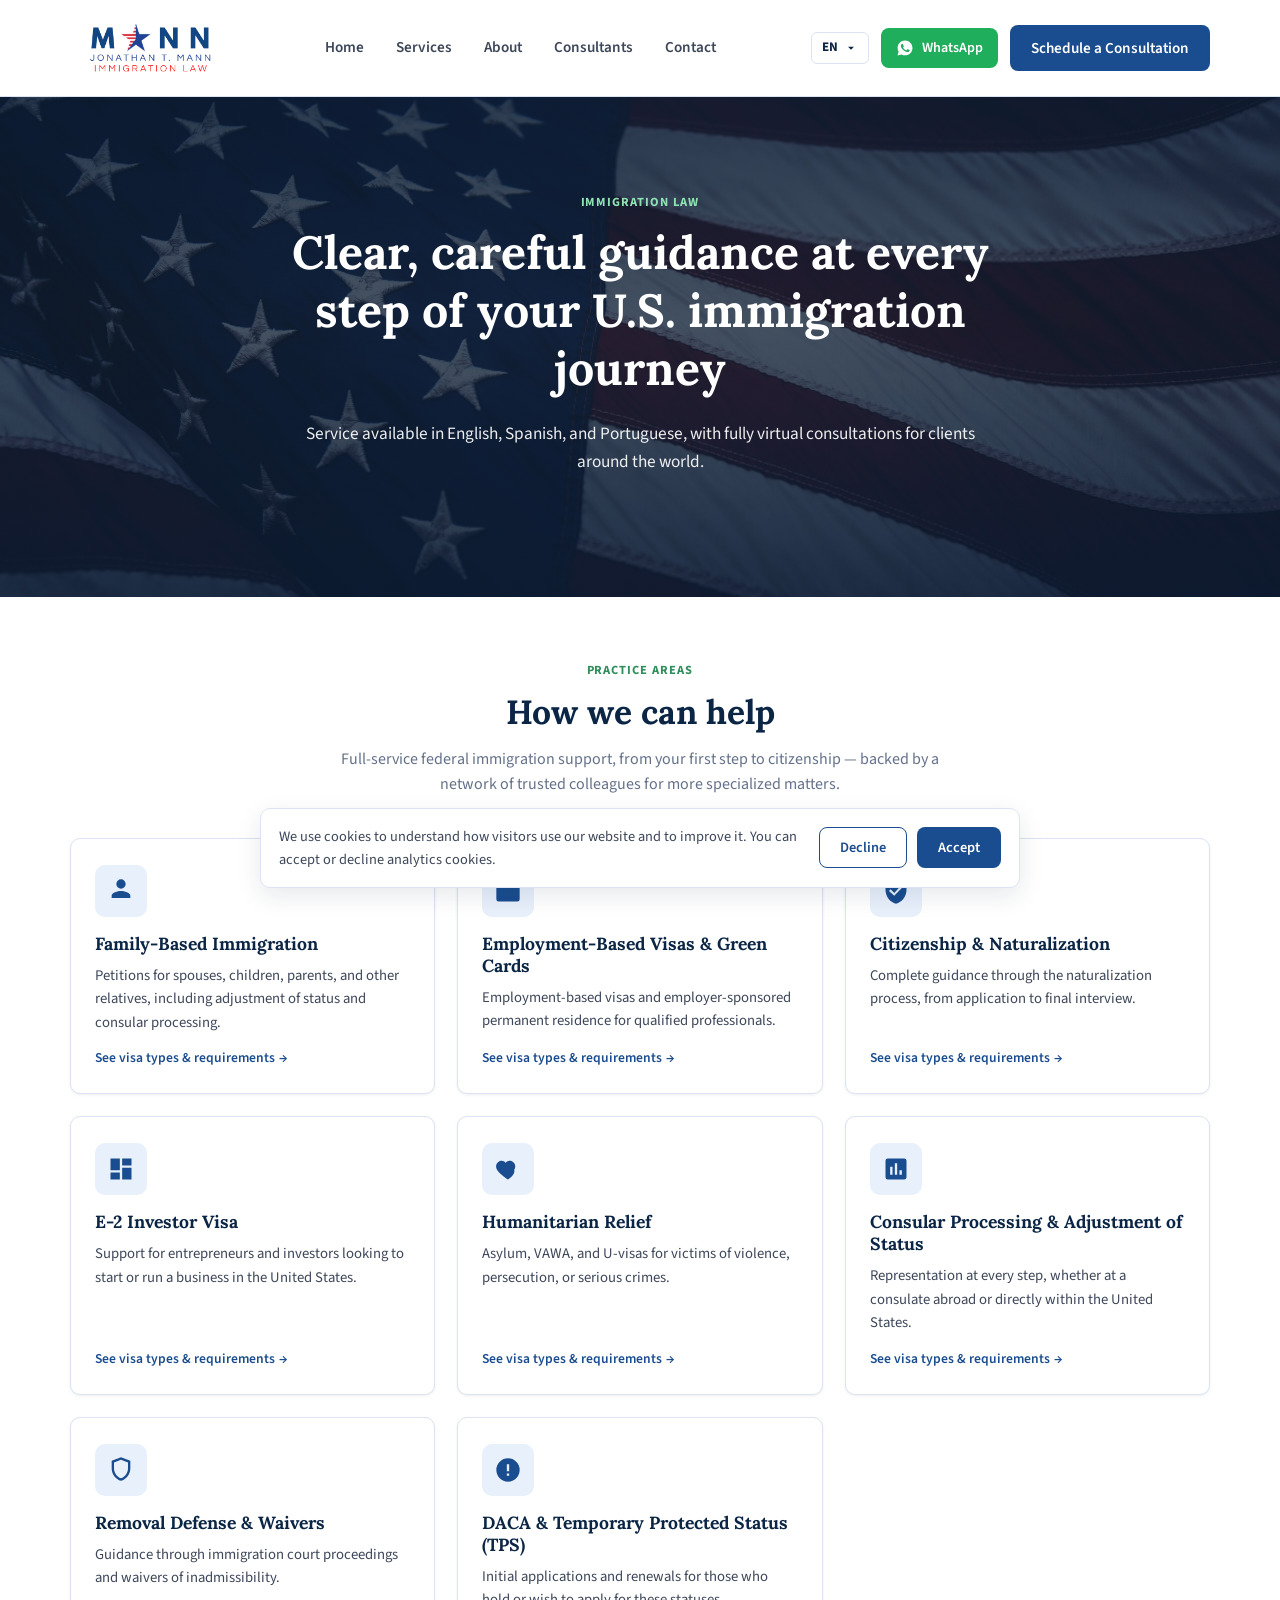
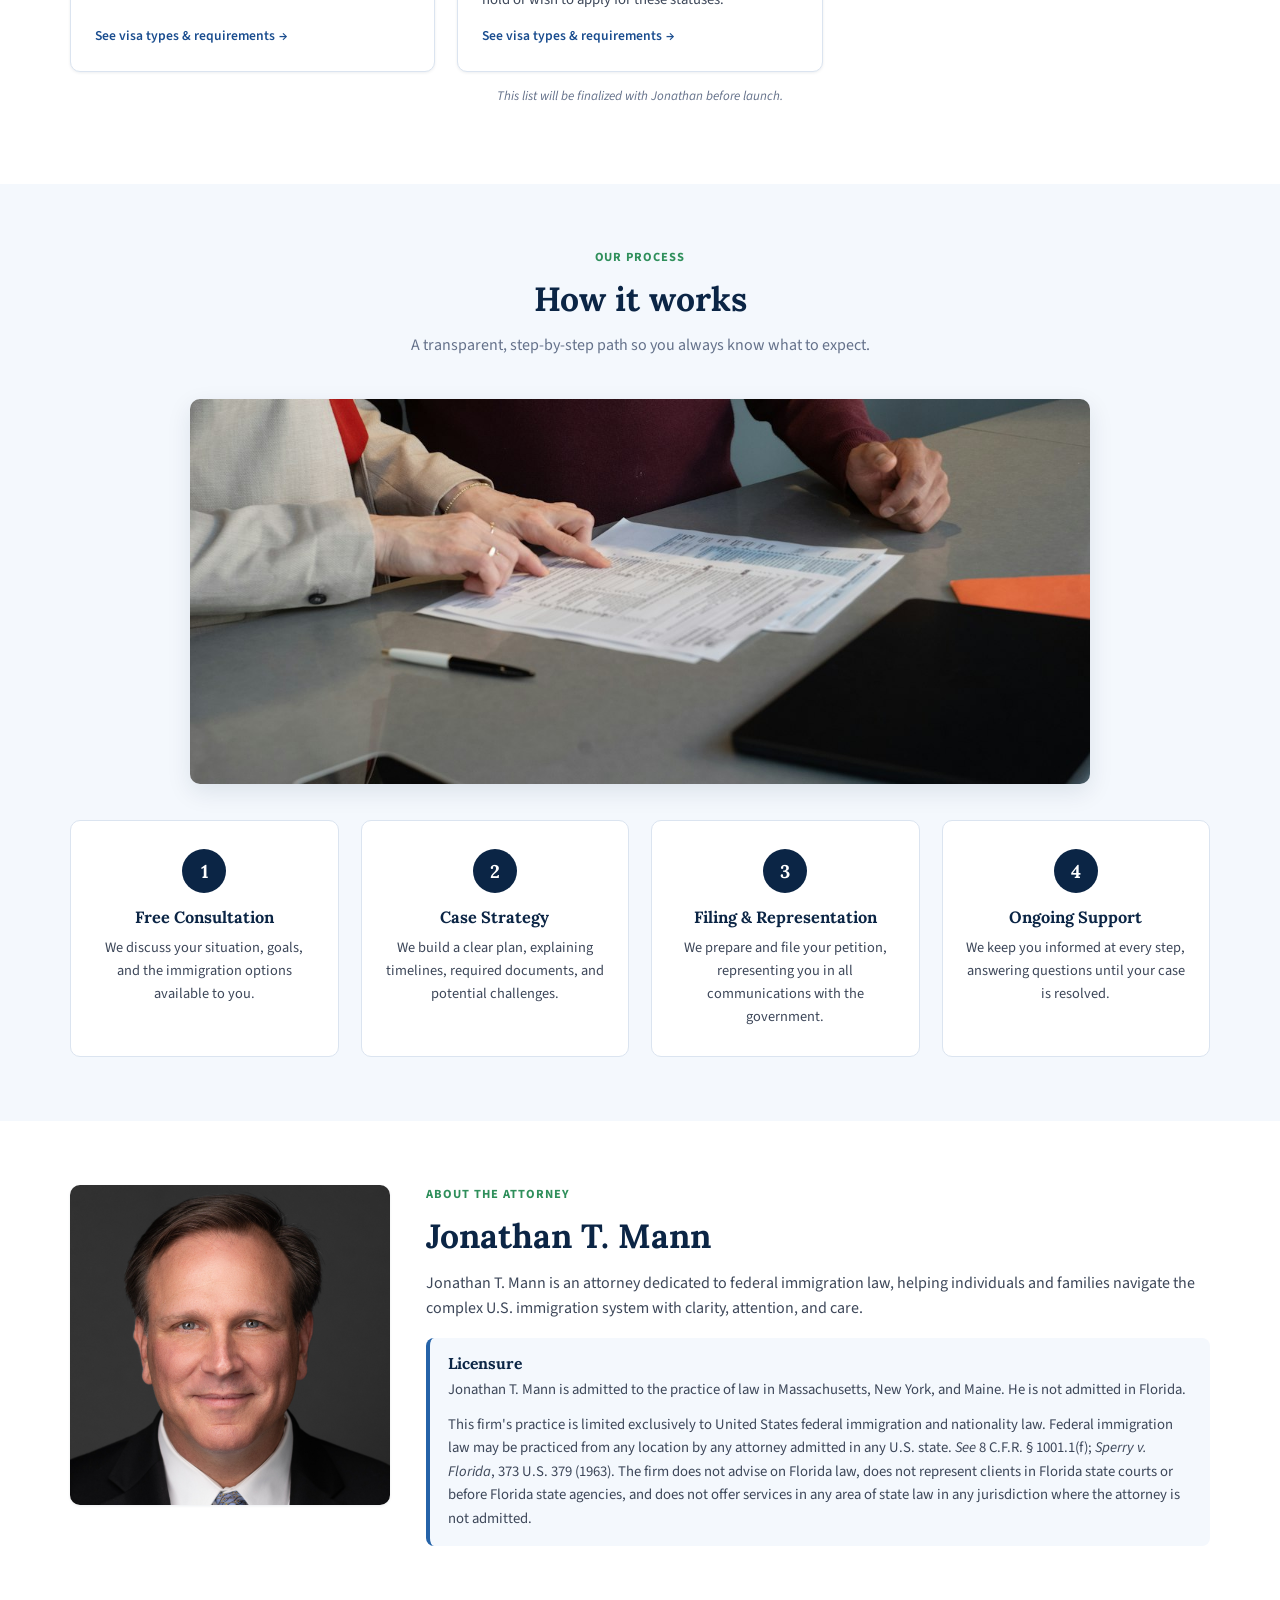
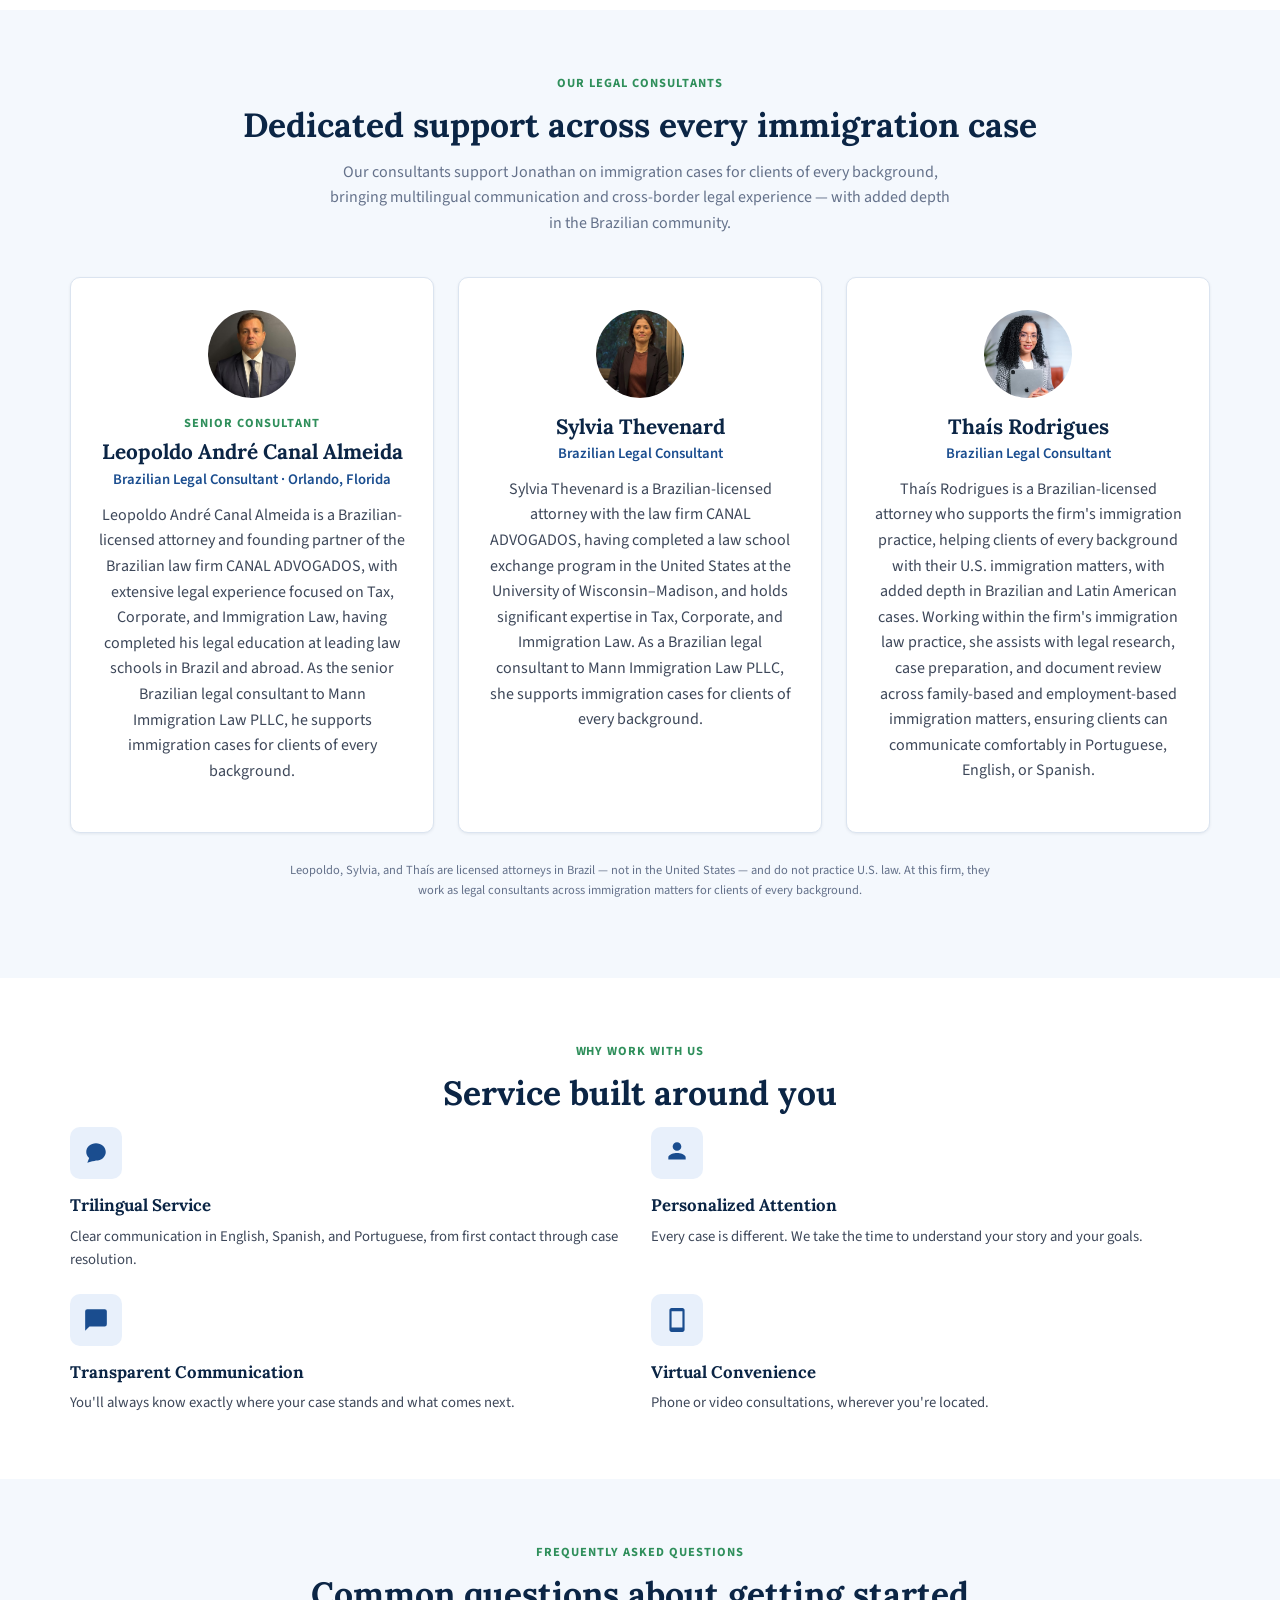
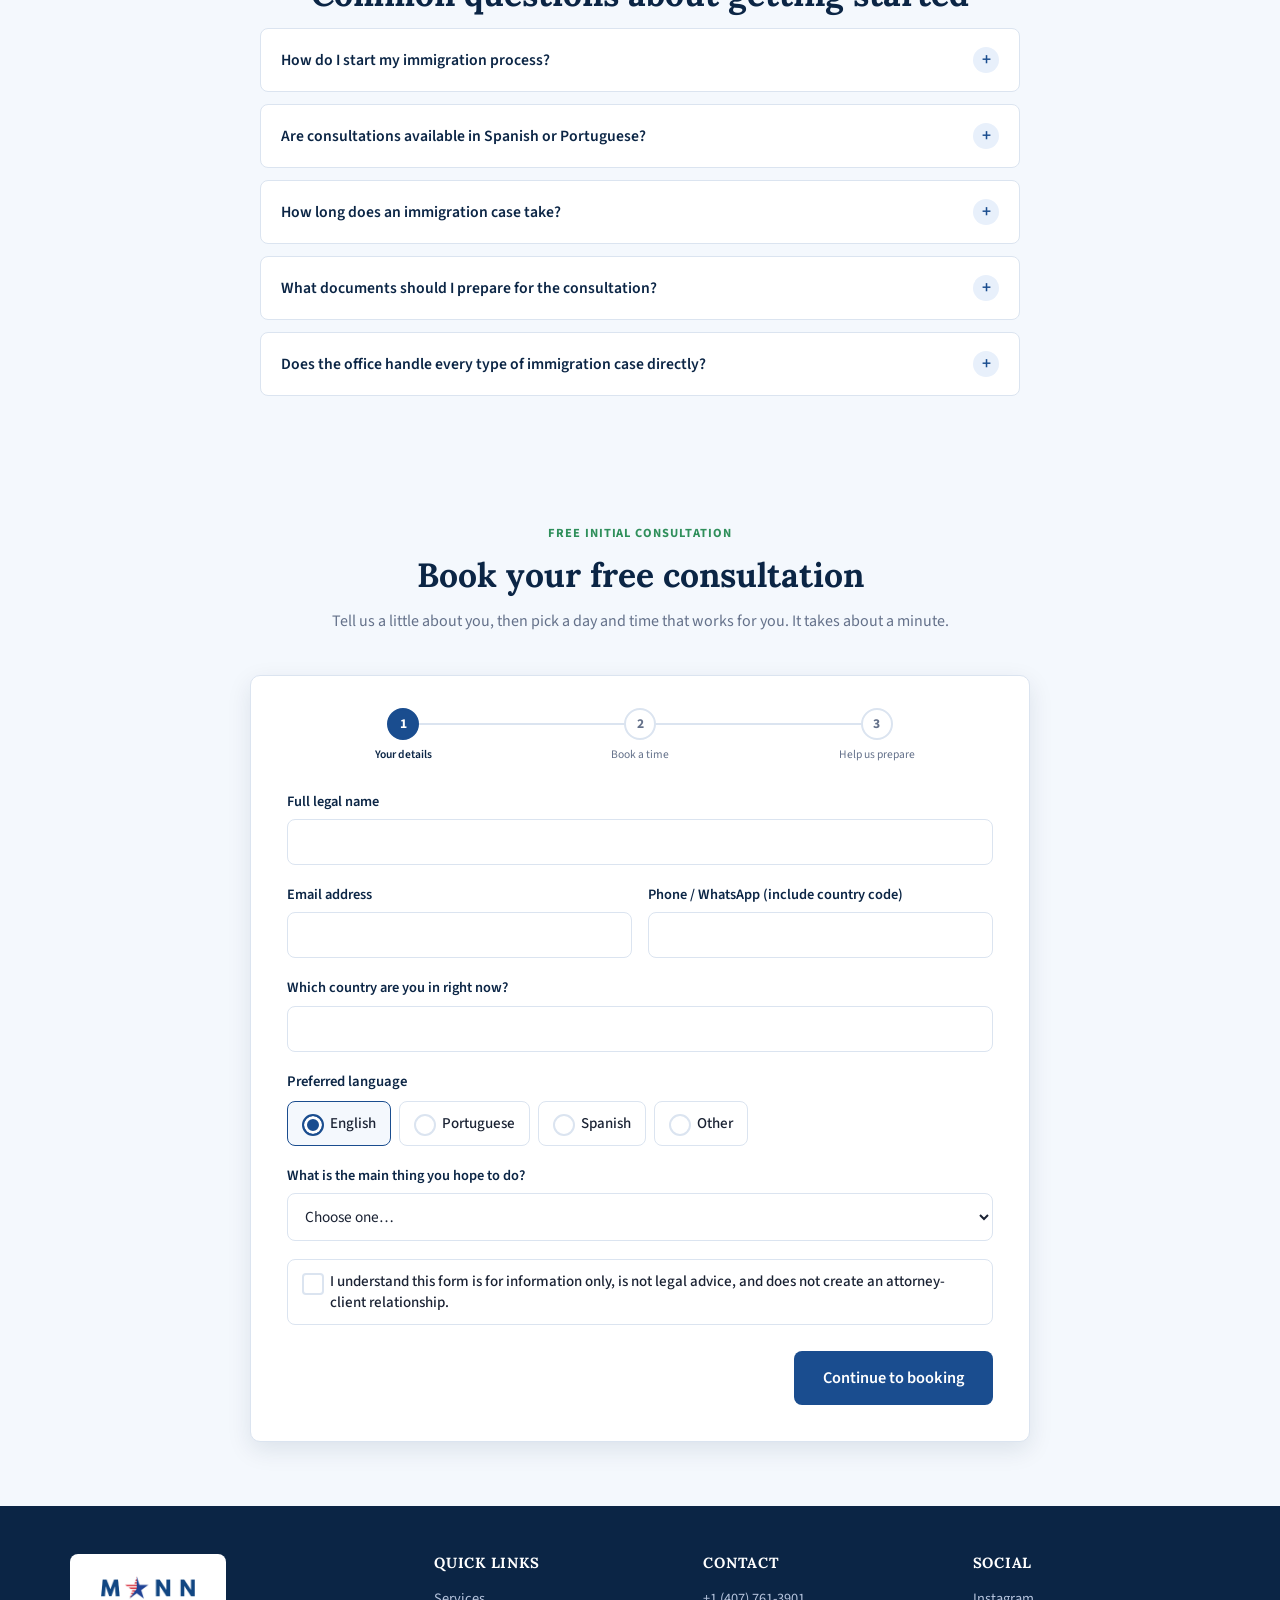
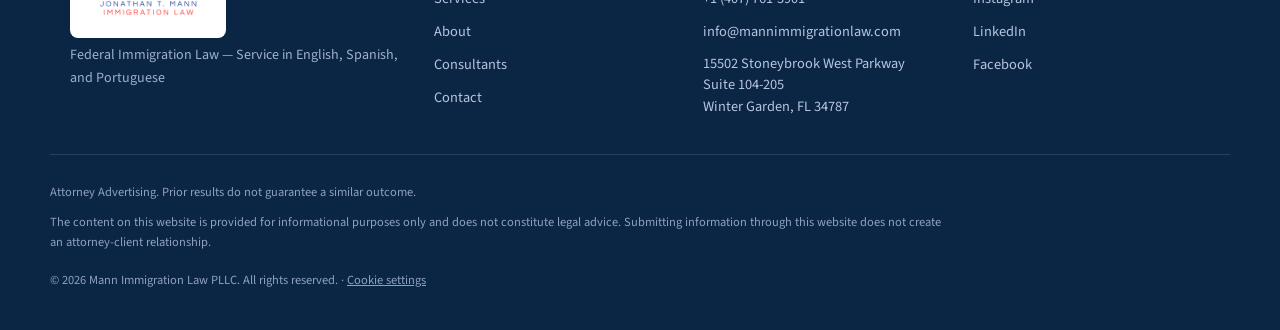
==== commit a1894e10: "Add cookie banner (EN/PT/ES); Google Analytics loads only after Accept Co-Authored-By: Claude Sonnet" ====
--- a/index.html
+++ b/index.html
@@ -649,9 +649,18 @@
     <div class="container footer-legal">
       <p data-i18n="footer_ad_disclaimer">Attorney Advertising. Prior results do not guarantee a similar outcome.</p>
       <p data-i18n="footer_relationship_disclaimer">The content on this website is provided for informational purposes only and does not constitute legal advice. Submitting information through this website does not create an attorney-client relationship.</p>
-      <p class="footer-copyright">&copy; <span id="footer-year"></span> Mann Immigration Law PLLC. <span data-i18n="footer_rights">All rights reserved.</span></p>
+      <p class="footer-copyright">&copy; <span id="footer-year"></span> Mann Immigration Law PLLC. <span data-i18n="footer_rights">All rights reserved.</span> &middot; <a href="#" id="cookie-settings" data-i18n="cookie_settings">Cookie settings</a></p>
     </div>
   </footer>
+
+  <!-- Cookie banner: Google Analytics loads only after the visitor accepts (see js/main.js) -->
+  <div class="cookie-banner" id="cookie-banner" role="dialog" aria-labelledby="cookie-banner-text" hidden>
+    <p id="cookie-banner-text" data-i18n="cookie_text">We use cookies to understand how visitors use our website and to improve it. You can accept or decline analytics cookies.</p>
+    <div class="cookie-actions">
+      <button type="button" class="btn btn-outline" id="cookie-decline" data-i18n="cookie_decline">Decline</button>
+      <button type="button" class="btn btn-primary" id="cookie-accept" data-i18n="cookie_accept">Accept</button>
+    </div>
+  </div>
 
   <script src="js/translations.js"></script>
   <script src="js/main.js"></script>
--- a/css/style.css
+++ b/css/style.css
@@ -927,3 +927,31 @@
 .consult-more #consult-more-form { margin-top: 22px; }
 .consult-subhead { font-size: 1.05rem; margin: 28px 0 14px; padding-top: 18px; border-top: 1px solid var(--border); }
 .consult-nav [hidden] { display: none; }
+
+/* ===== Cookie banner ===== */
+.cookie-banner {
+  position: fixed;
+  left: 12px;
+  right: 12px;
+  bottom: 12px;
+  z-index: 2000;
+  max-width: 760px;
+  margin-inline: auto;
+  background: var(--white);
+  border: 1px solid var(--border);
+  border-radius: var(--radius);
+  box-shadow: var(--shadow-md);
+  padding: 16px 18px;
+  display: flex;
+  flex-direction: column;
+  gap: 12px;
+}
+.cookie-banner[hidden] { display: none; }
+.cookie-banner p { margin: 0; font-size: .9rem; color: var(--ink-700); }
+.cookie-actions { display: flex; gap: 10px; justify-content: flex-end; }
+.cookie-actions .btn { padding: 9px 20px; font-size: .9rem; }
+#cookie-settings { color: inherit; text-decoration: underline; }
+@media (min-width: 640px) {
+  .cookie-banner { flex-direction: row; align-items: center; justify-content: space-between; gap: 20px; }
+  .cookie-actions { flex-shrink: 0; }
+}
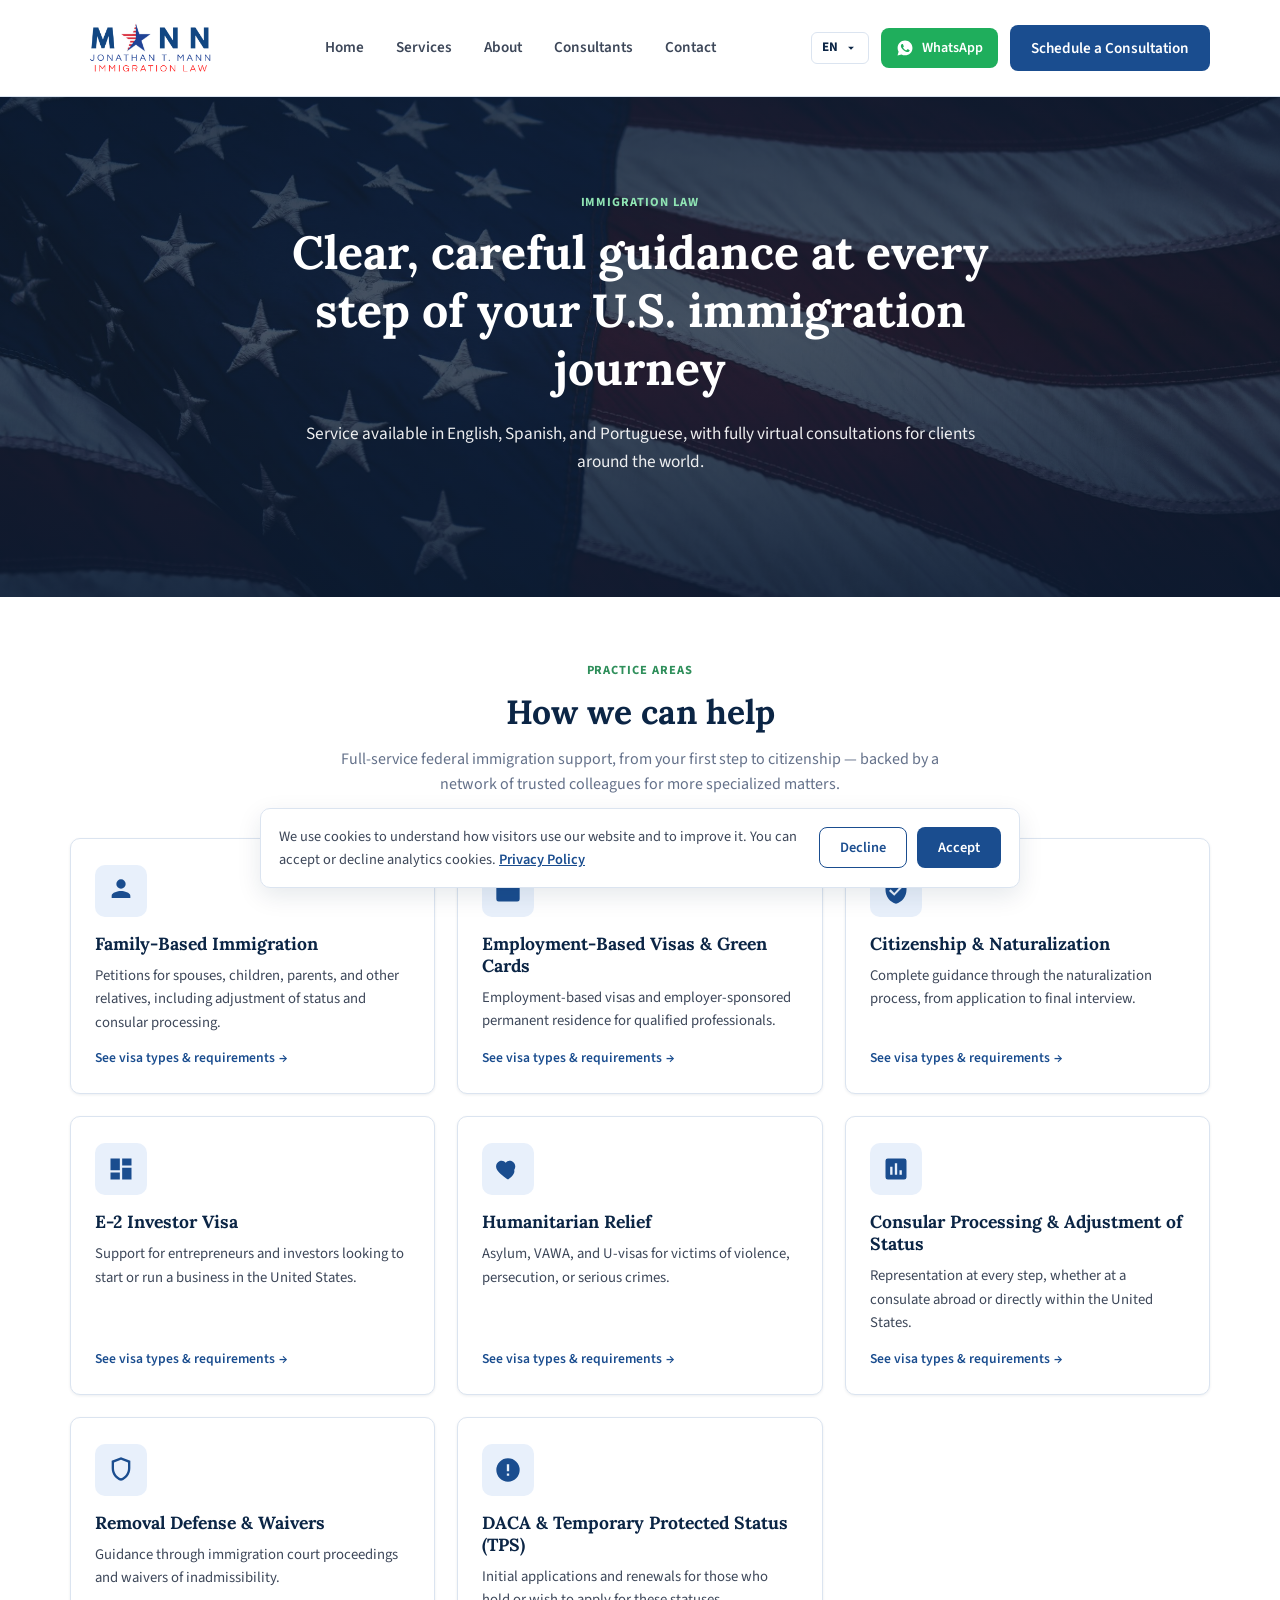
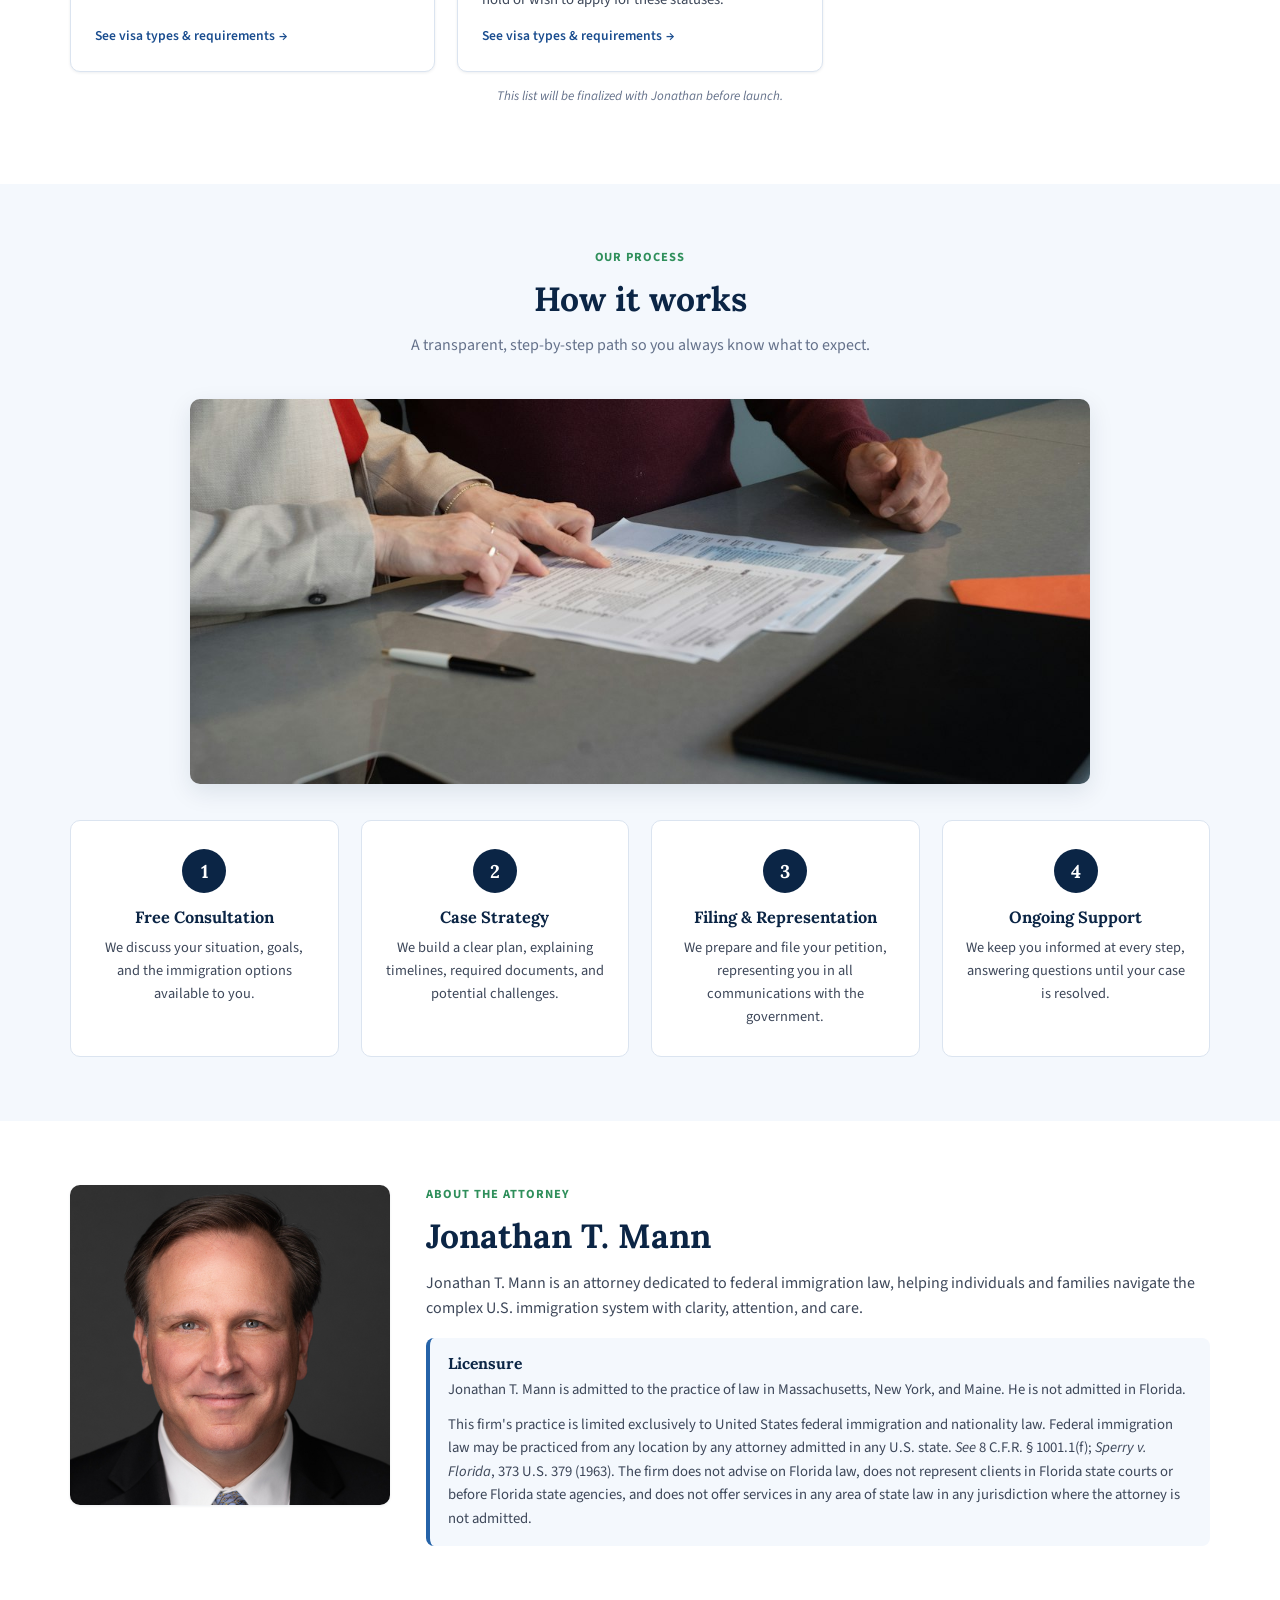
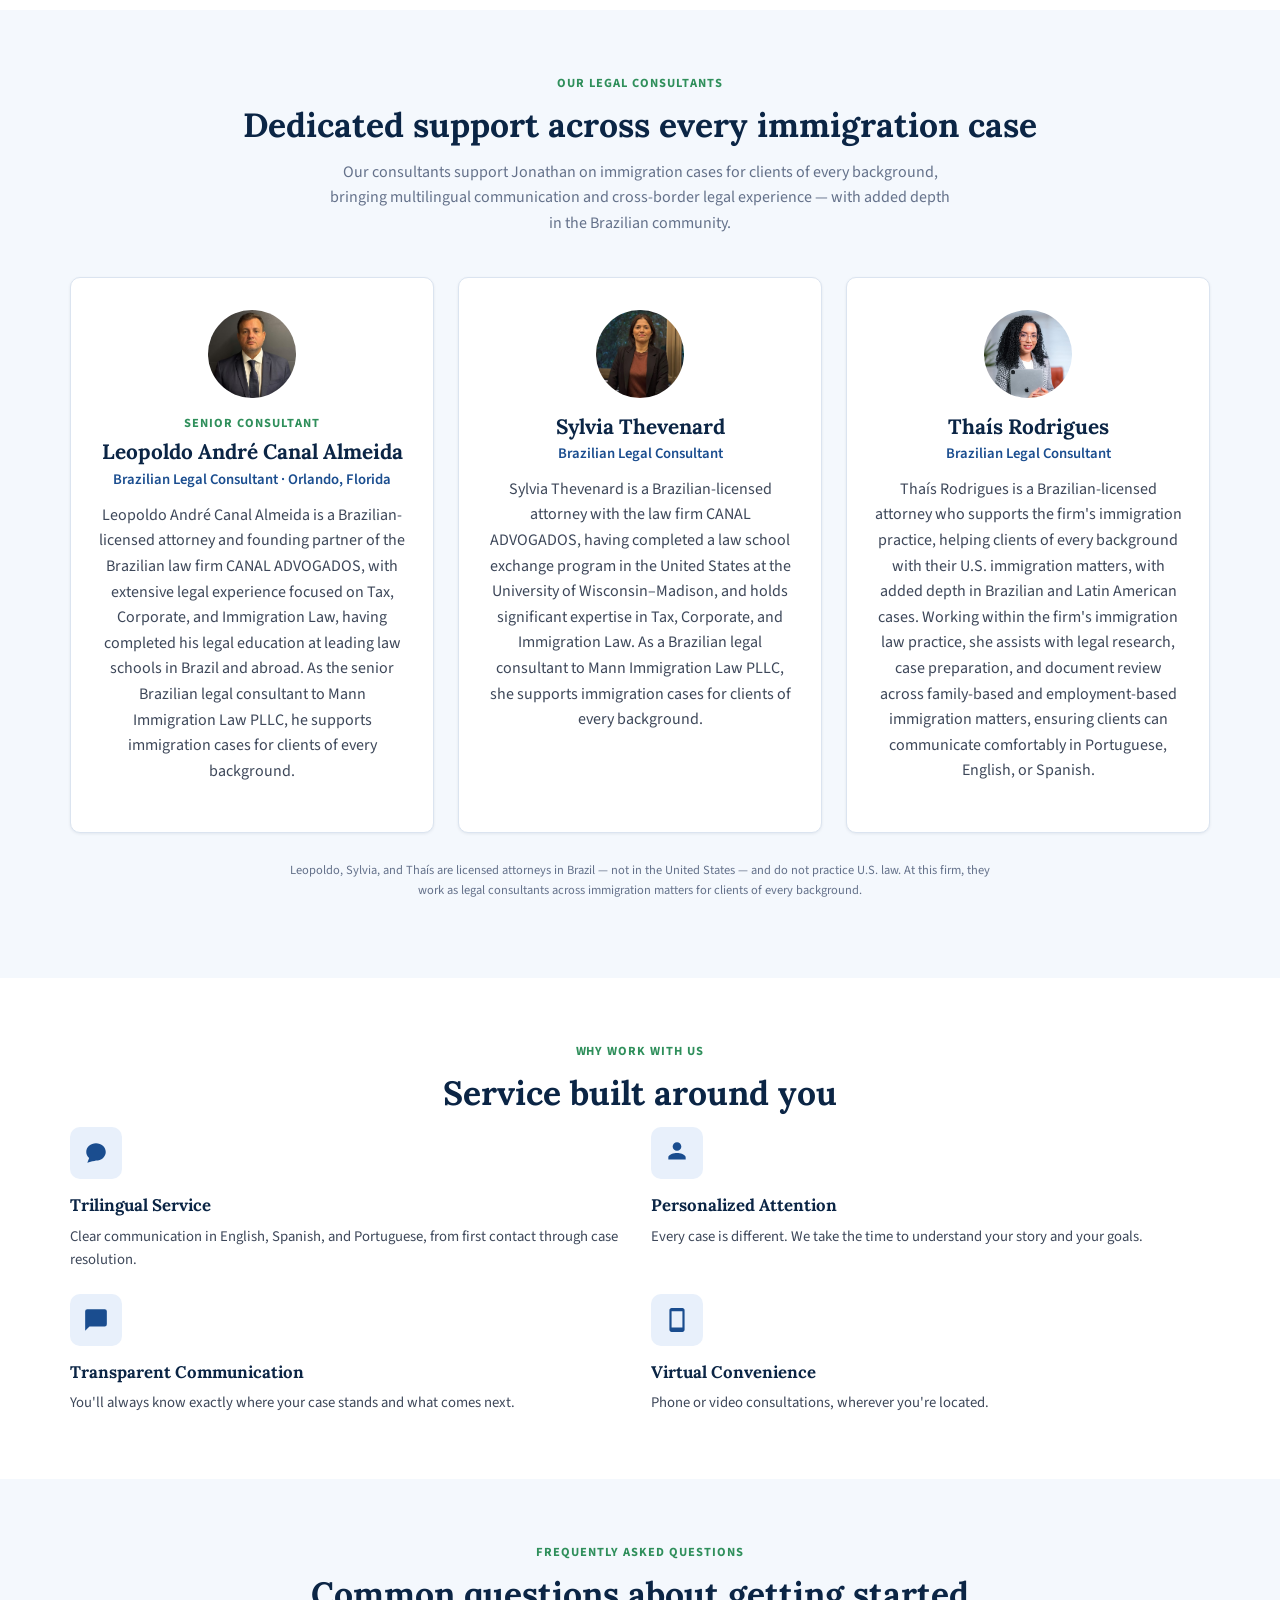
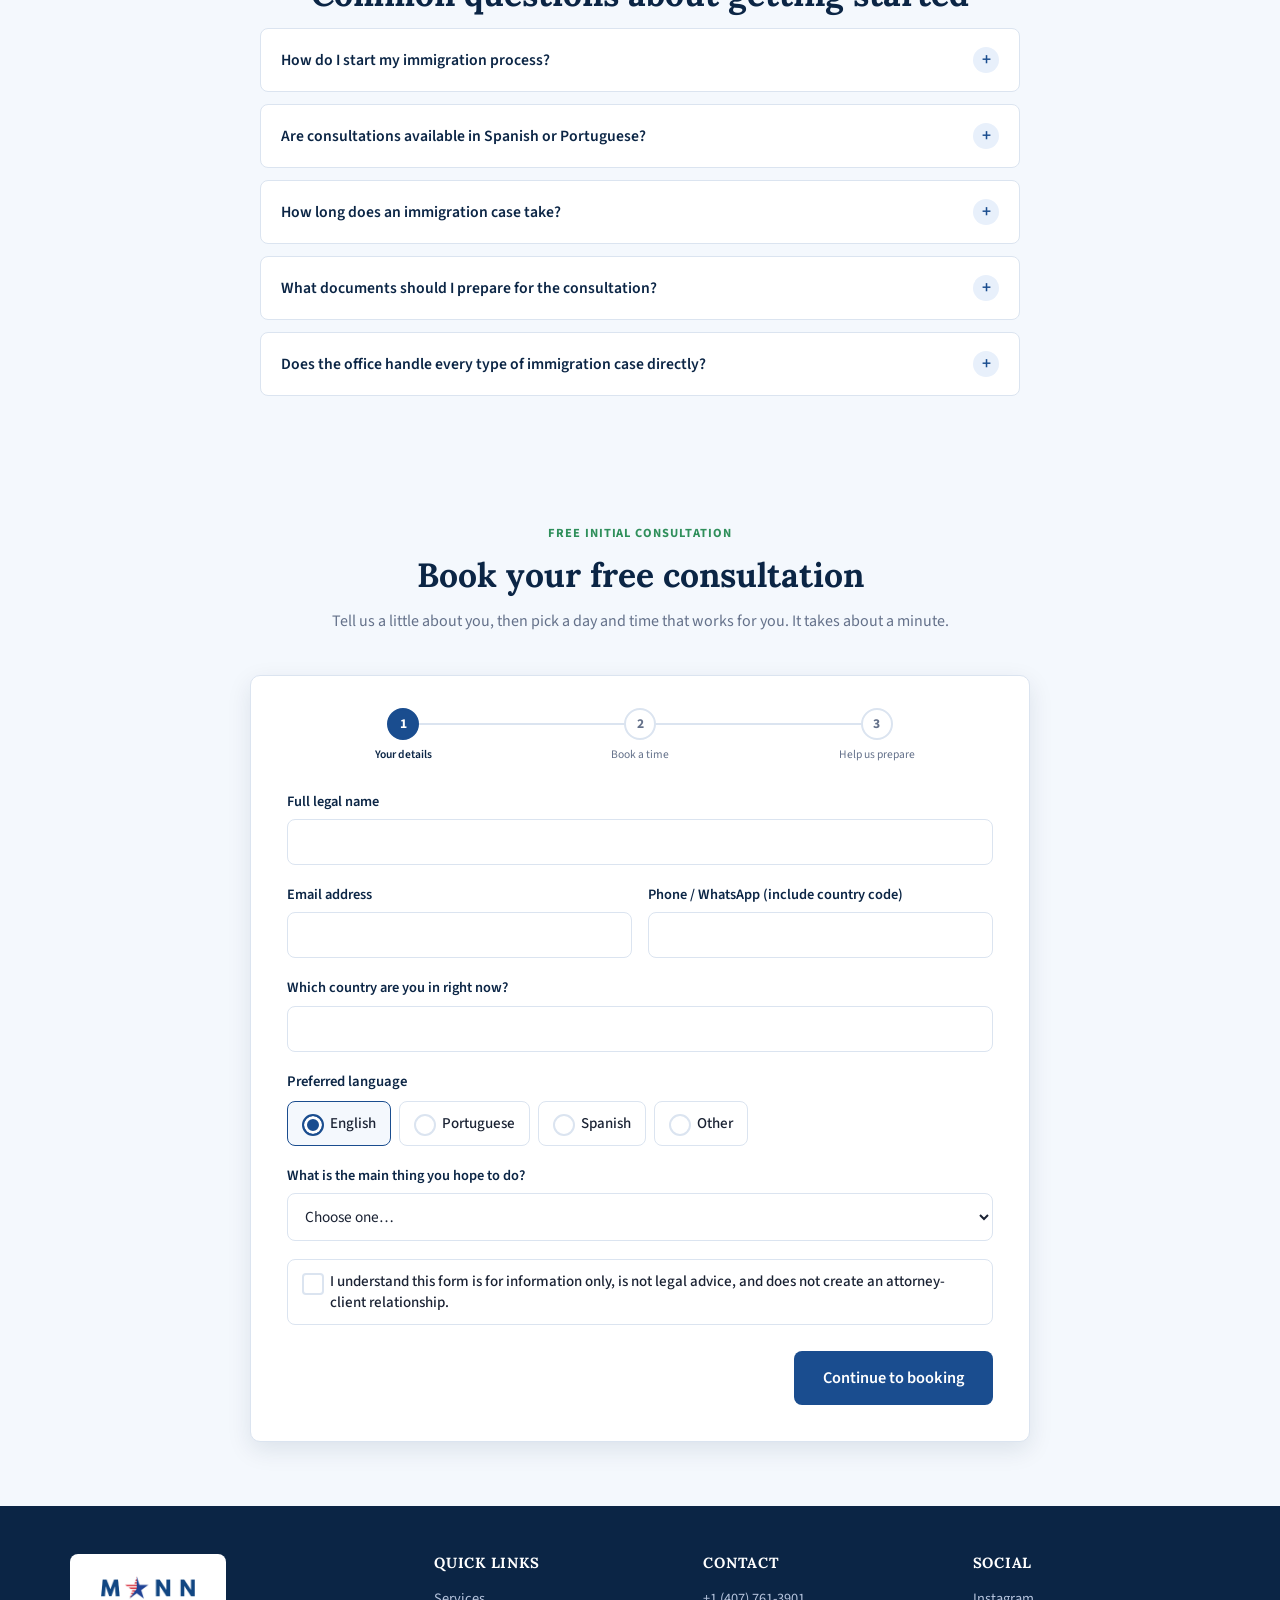
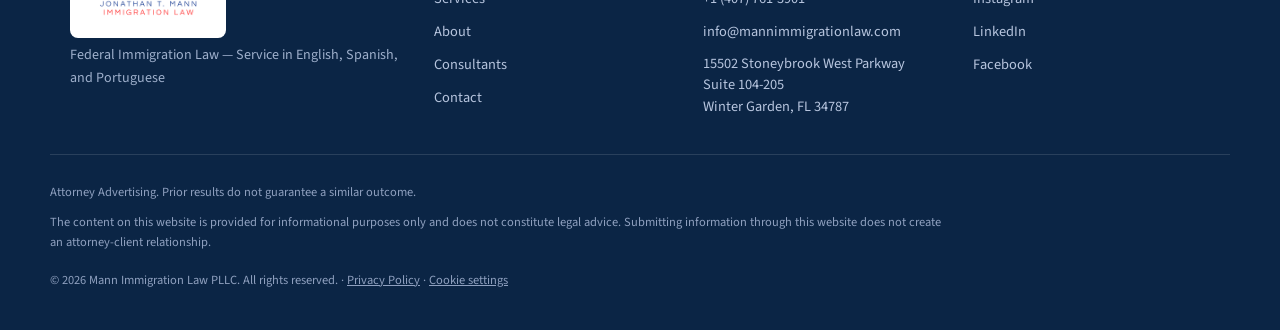
==== commit d03f262b: "Add Privacy Policy page (EN/PT/ES) with footer and cookie-banner links Co-Authored-By: Claude Sonnet" ====
--- a/index.html
+++ b/index.html
@@ -649,7 +649,7 @@
     <div class="container footer-legal">
       <p data-i18n="footer_ad_disclaimer">Attorney Advertising. Prior results do not guarantee a similar outcome.</p>
       <p data-i18n="footer_relationship_disclaimer">The content on this website is provided for informational purposes only and does not constitute legal advice. Submitting information through this website does not create an attorney-client relationship.</p>
-      <p class="footer-copyright">&copy; <span id="footer-year"></span> Mann Immigration Law PLLC. <span data-i18n="footer_rights">All rights reserved.</span> &middot; <a href="#" id="cookie-settings" data-i18n="cookie_settings">Cookie settings</a></p>
+      <p class="footer-copyright">&copy; <span id="footer-year"></span> Mann Immigration Law PLLC. <span data-i18n="footer_rights">All rights reserved.</span> &middot; <a href="privacy.html" id="privacy-link" data-i18n="privacy_link">Privacy Policy</a> &middot; <a href="#" id="cookie-settings" data-i18n="cookie_settings">Cookie settings</a></p>
     </div>
   </footer>
 
--- a/css/style.css
+++ b/css/style.css
@@ -955,3 +955,16 @@
   .cookie-banner { flex-direction: row; align-items: center; justify-content: space-between; gap: 20px; }
   .cookie-actions { flex-shrink: 0; }
 }
+
+/* ===== Legal pages (privacy policy) ===== */
+.legal-page { max-width: 780px; padding-top: 24px; }
+.legal-page h1 { font-size: 2rem; margin-bottom: 4px; }
+.legal-page .legal-updated { color: var(--ink-500); font-size: .9rem; margin-bottom: 24px; }
+.legal-page h2 { font-size: 1.25rem; margin: 32px 0 10px; }
+.legal-page h3 { font-size: 1.02rem; margin: 18px 0 8px; font-family: var(--font-body); }
+.legal-page ul { list-style: disc; padding-left: 22px; margin: 0 0 1em; }
+.legal-page li { margin-bottom: 6px; color: var(--ink-700); }
+.legal-page code { background: var(--blue-50); padding: 1px 6px; border-radius: 4px; font-size: .9em; }
+.legal-page a { text-decoration: underline; }
+.cookie-banner a { text-decoration: underline; font-weight: 600; }
+#privacy-link { color: inherit; text-decoration: underline; }
